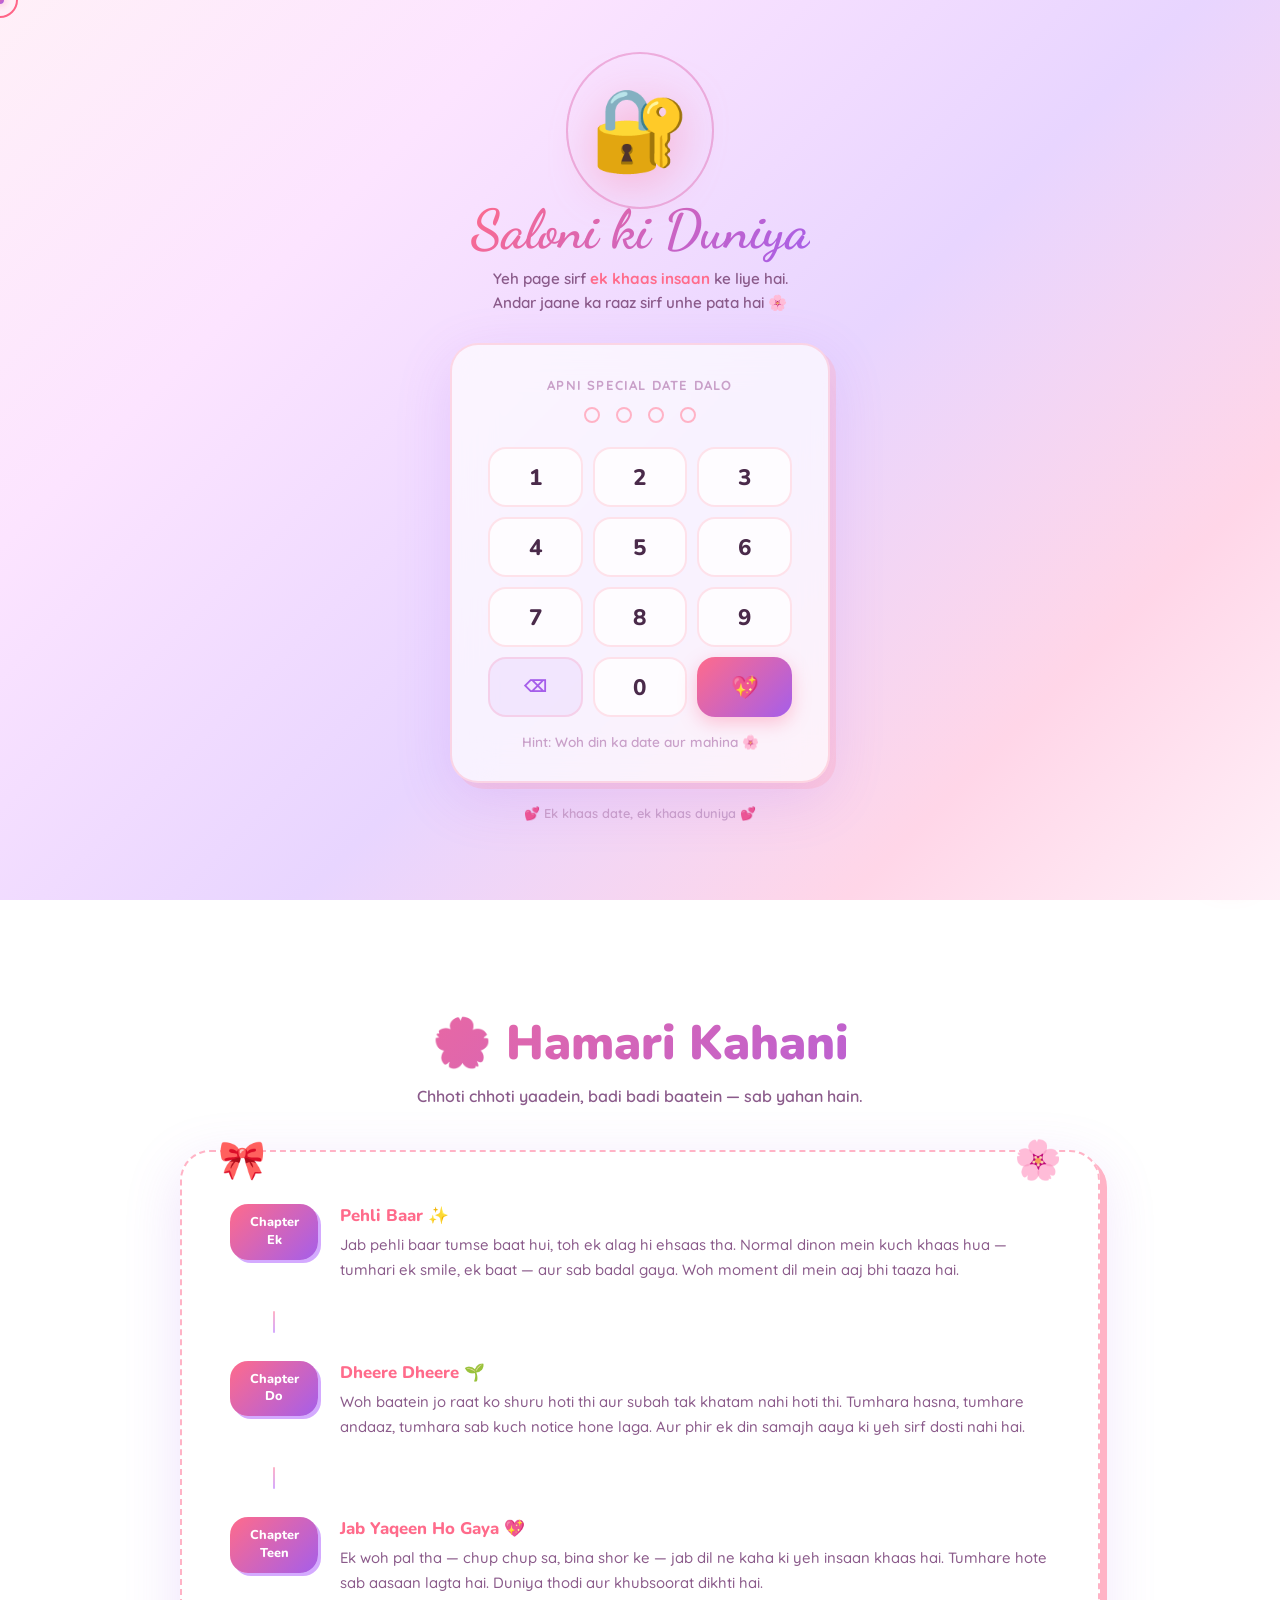
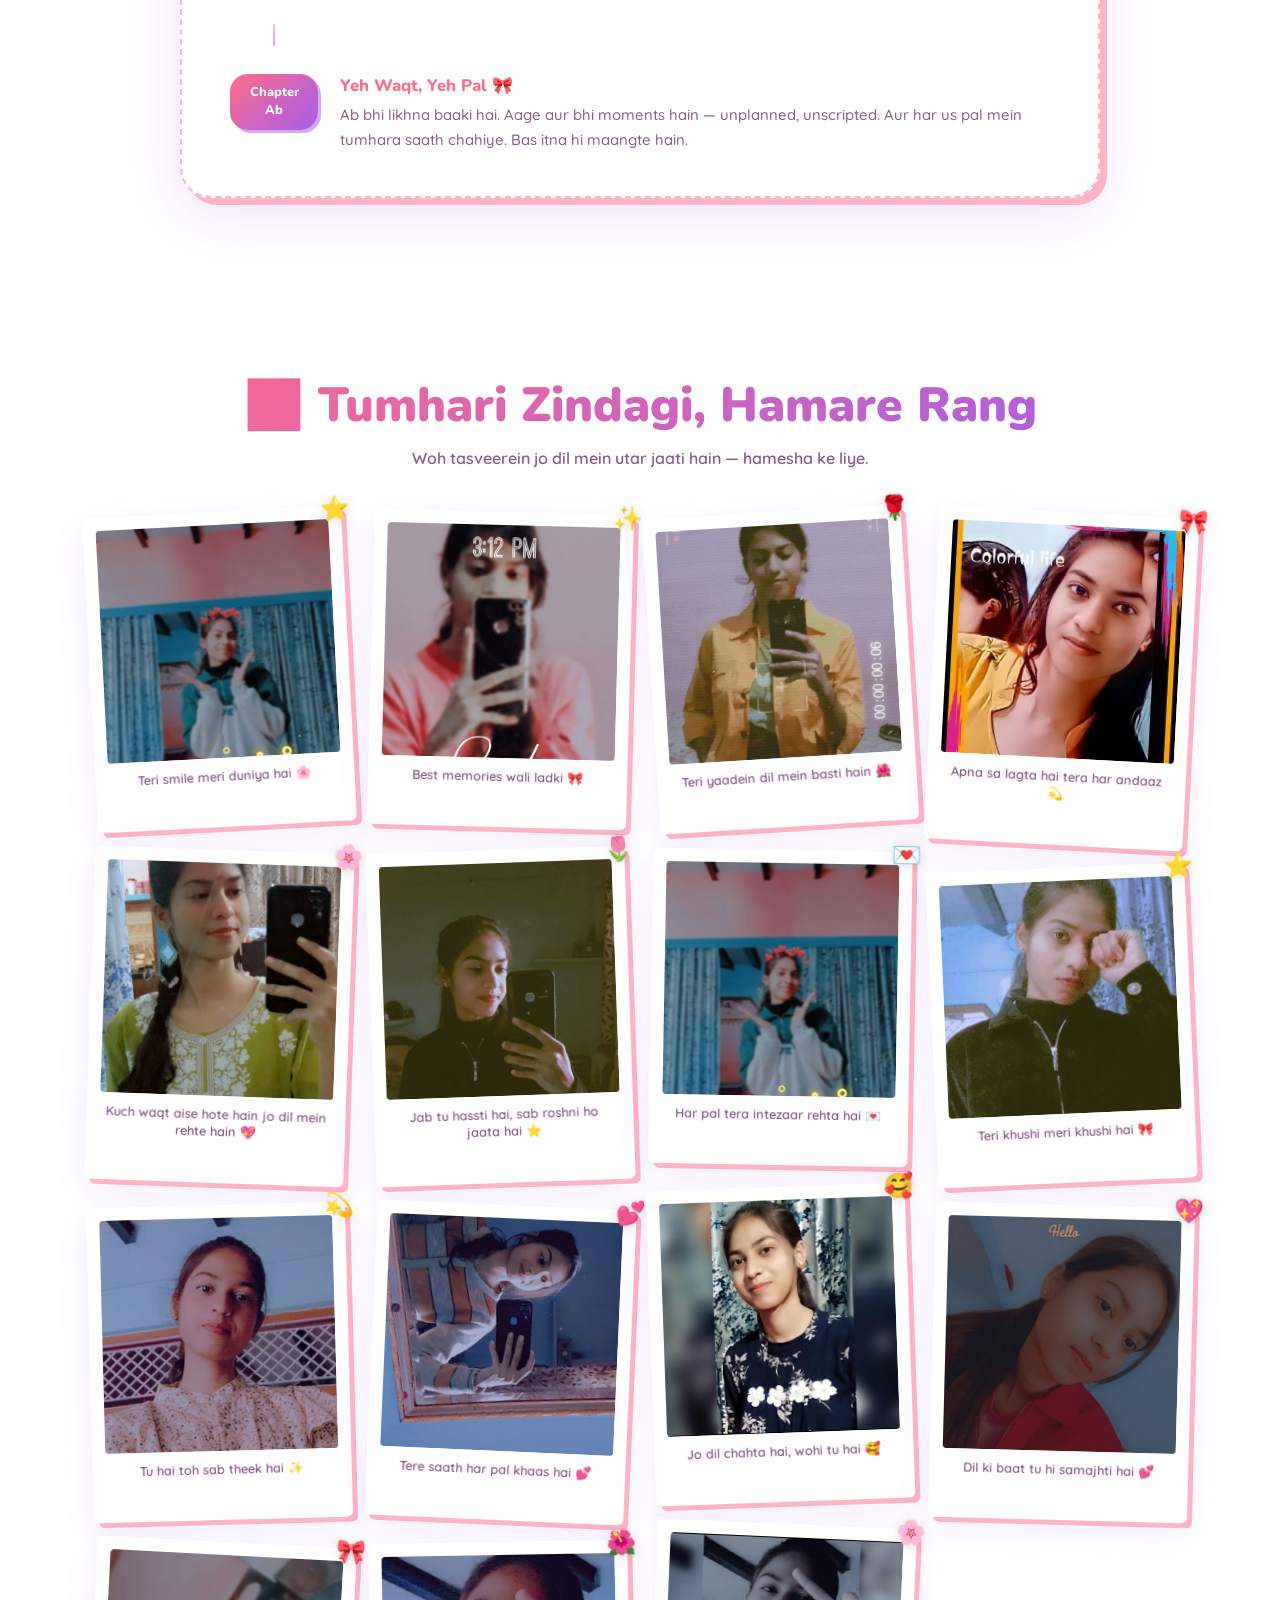
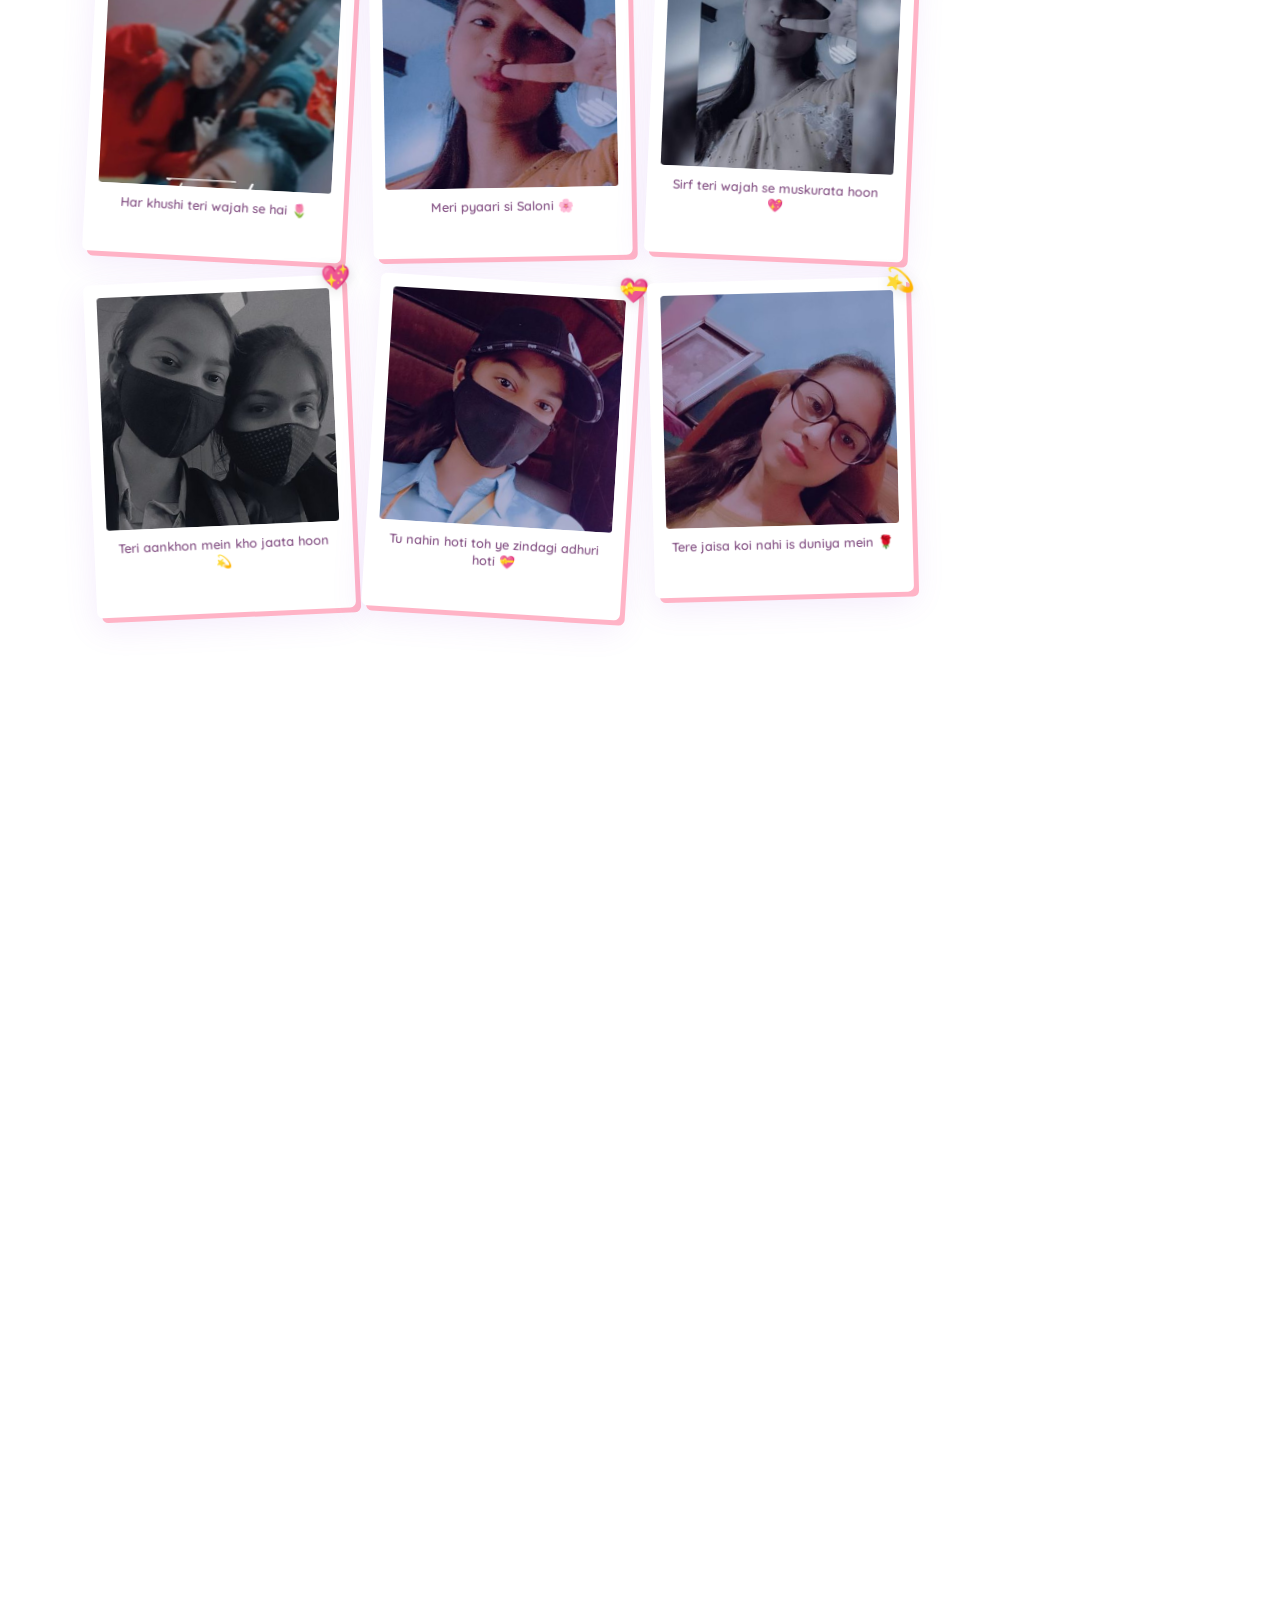
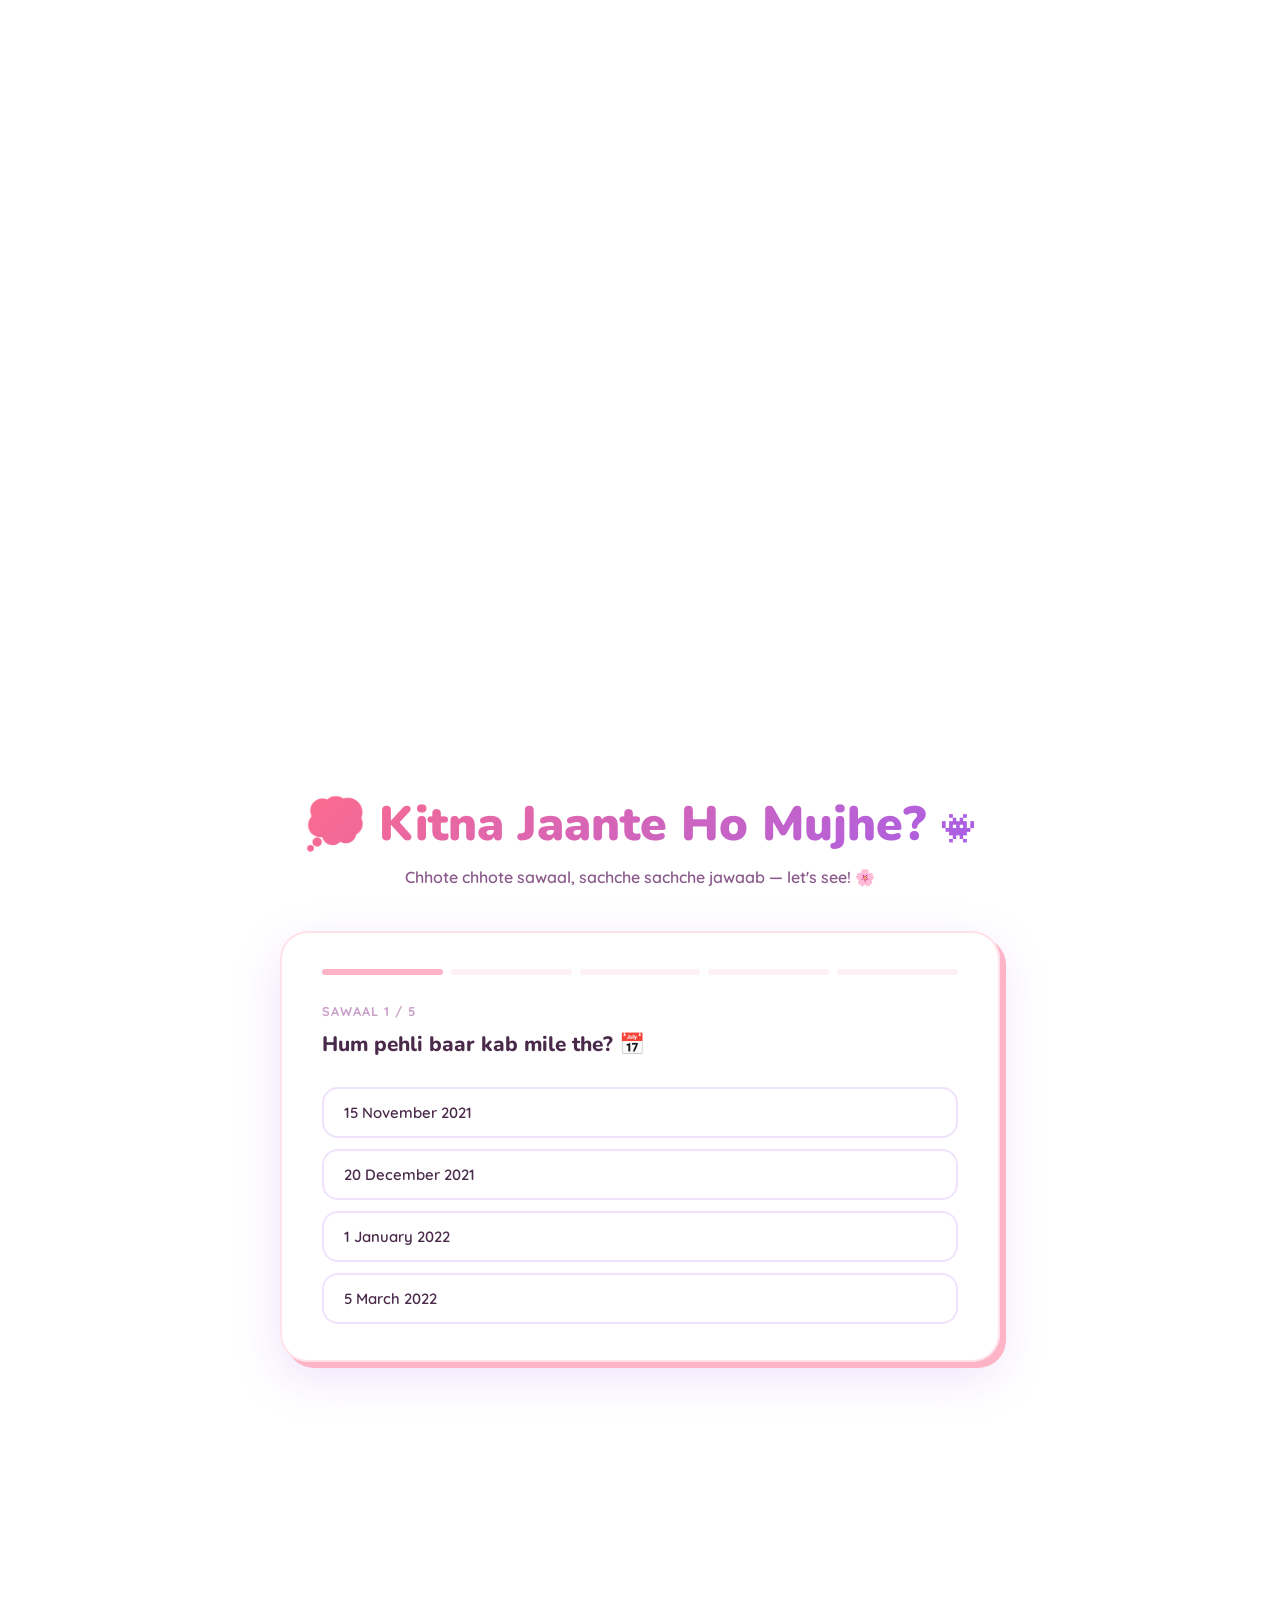
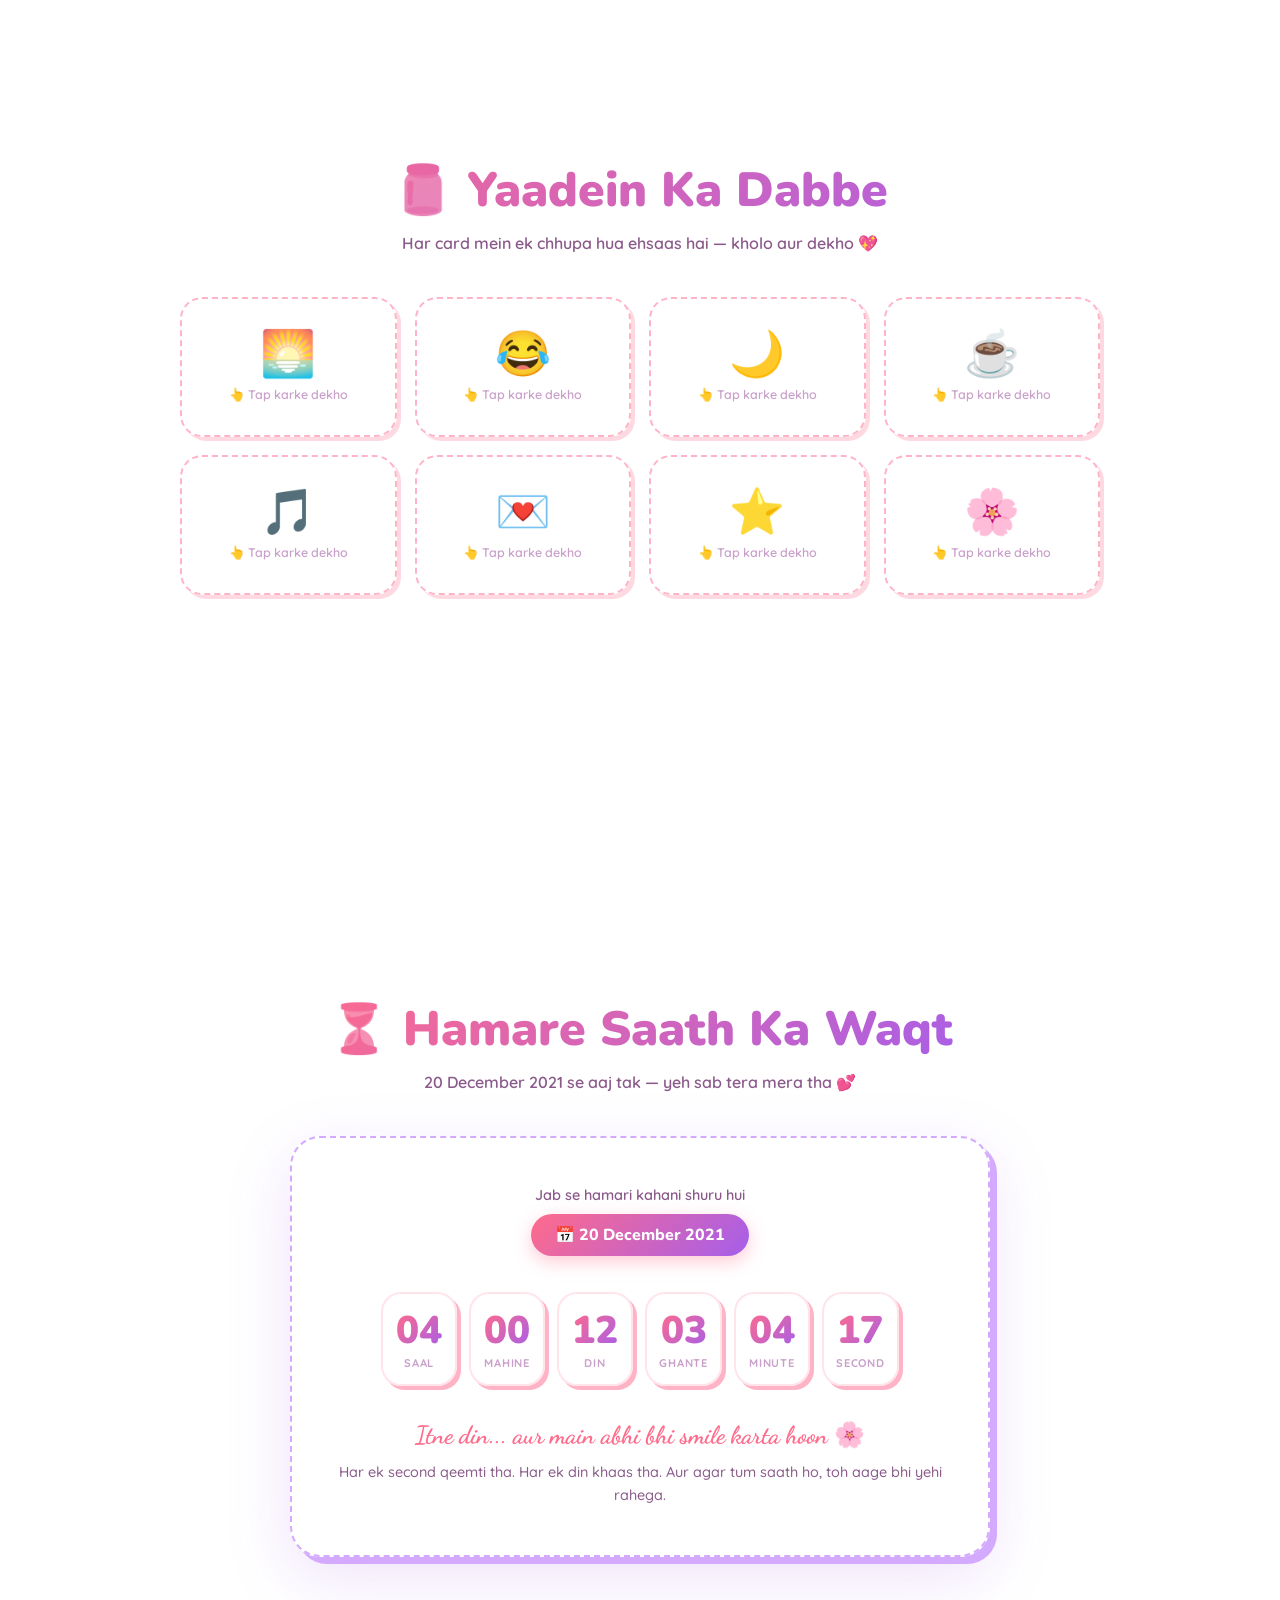
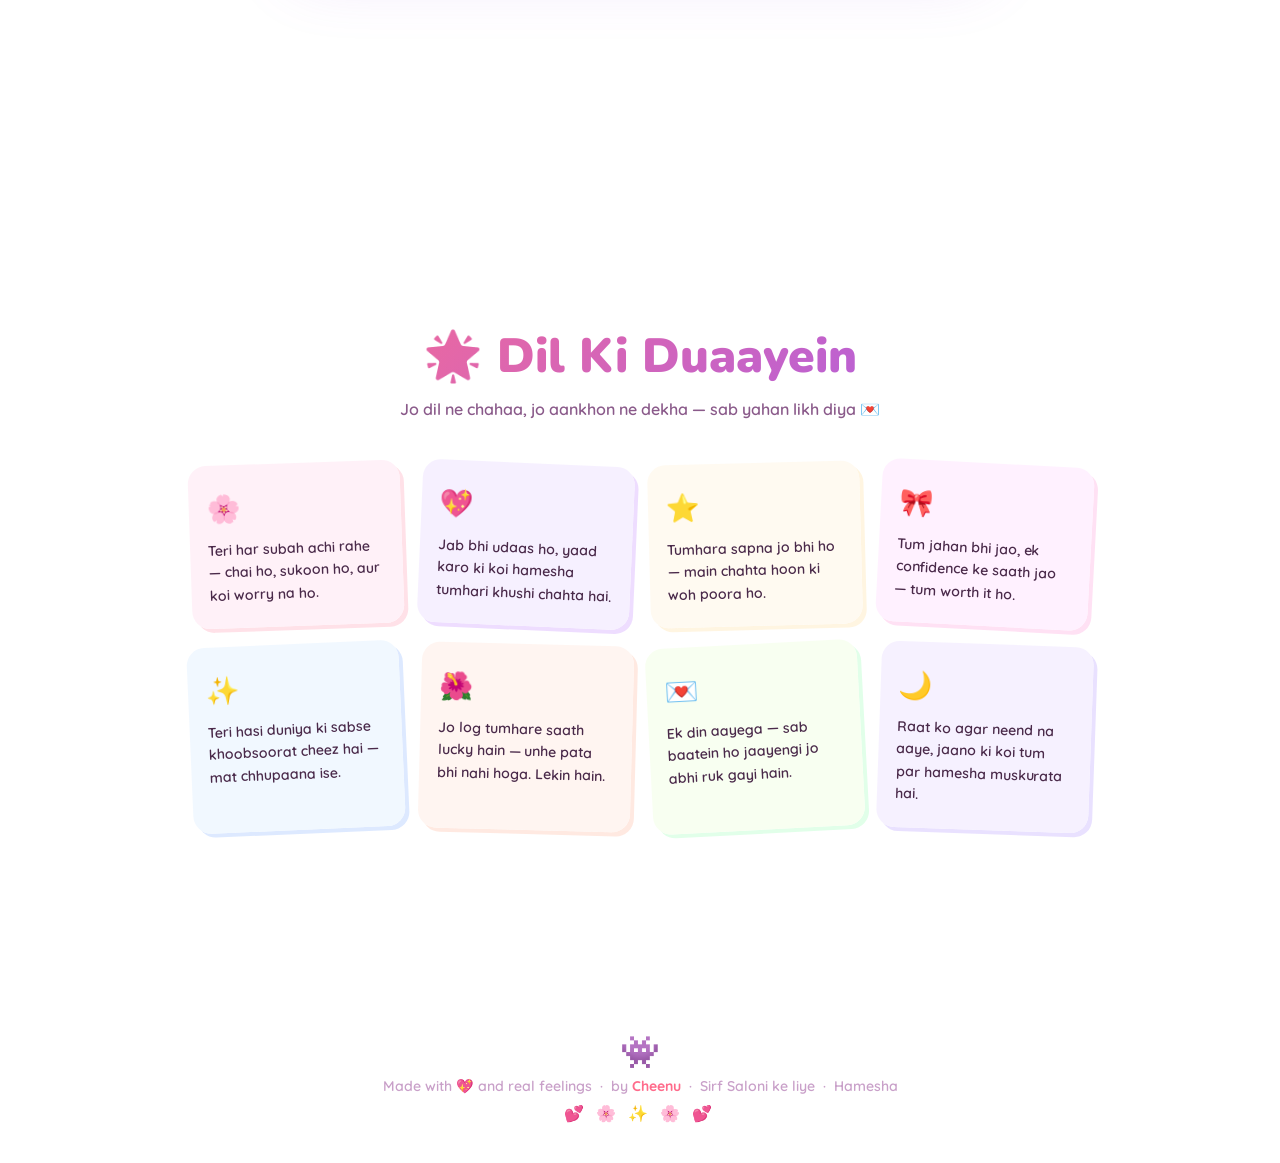
==== Index.html @ 524d2304 "Upload" ====
<!DOCTYPE html>
<html lang="en">
<head>
<meta charset="UTF-8">
<meta name="viewport" content="width=device-width, initial-scale=1.0">
<title>💖 Saloni — A Little World Made For You</title>
<style>
@import url('https://fonts.googleapis.com/css2?family=Nunito:wght@400;600;700;800;900&family=Quicksand:wght@400;500;600;700&family=Dancing+Script:wght@600;700&display=swap');
*,*::before,*::after{margin:0;padding:0;box-sizing:border-box;}
:root{
  --pink:#ff6b8b;--pink-l:#ffb3c6;--pink-p:#fff0f5;
  --purple:#a55eea;--purple-l:#d4aaff;--purple-p:#f5eeff;
  --rose:#ff4f7b;--cream:#fffaf0;--white:#fff;
  --text:#4a2a4a;--mid:#8a5a8a;--light:#c9a0c9;
  --shadow:rgba(165,94,234,.18);
}
html{scroll-behavior:smooth;}
body{font-family:'Nunito','Comic Sans MS',cursive;background:linear-gradient(135deg,#fff0f8 0%,#fce4ff 20%,#ead5ff 45%,#ffd6e8 70%,#fff0f8 100%);background-attachment:fixed;color:var(--text);overflow-x:hidden;min-height:100vh;}
#fc{position:fixed;inset:0;pointer-events:none;z-index:0;}
.sparkle{position:fixed;pointer-events:none;z-index:9999;font-size:1.1rem;animation:sparkle-pop .7s ease forwards;}
@keyframes sparkle-pop{0%{opacity:1;transform:scale(.5) translateY(0);}100%{opacity:0;transform:scale(1.4) translateY(-40px);}}

/* ── NAV ── */
nav{position:fixed;top:18px;left:50%;transform:translateX(-50%);z-index:1000;background:rgba(255,255,255,.52);backdrop-filter:blur(22px);-webkit-backdrop-filter:blur(22px);border:2px solid rgba(255,107,139,.22);border-radius:60px;padding:10px 18px;display:flex;gap:3px;box-shadow:0 8px 32px rgba(165,94,234,.15);transition:all .3s ease;flex-wrap:wrap;justify-content:center;max-width:96vw;}
nav.scrolled{background:rgba(255,255,255,.75);}
nav a{text-decoration:none;color:var(--mid);font-family:'Quicksand',sans-serif;font-weight:700;font-size:.82rem;padding:7px 12px;border-radius:40px;transition:all .3s cubic-bezier(.34,1.56,.64,1);white-space:nowrap;}
nav a:hover,nav a.active{background:linear-gradient(135deg,var(--pink),var(--purple));color:#fff;transform:scale(1.08) translateY(-2px);box-shadow:0 6px 18px rgba(255,107,139,.35);}

/* ── SECTIONS ── */
section{position:relative;z-index:1;min-height:100vh;display:flex;flex-direction:column;align-items:center;justify-content:center;padding:110px 24px 64px;}
.inner{max-width:920px;width:100%;margin:0 auto;}
.s-head{font-size:clamp(1.8rem,4.5vw,3rem);font-weight:900;background:linear-gradient(135deg,var(--pink),var(--purple));-webkit-background-clip:text;-webkit-text-fill-color:transparent;background-clip:text;text-align:center;margin-bottom:10px;}
.s-sub{text-align:center;color:var(--mid);font-family:'Quicksand',sans-serif;font-weight:600;font-size:1rem;margin-bottom:44px;}
.reveal{opacity:0;transform:translateY(40px);transition:opacity .7s ease,transform .7s cubic-bezier(.34,1.4,.64,1);}
.reveal.visible{opacity:1;transform:translateY(0);}

/* ── HOME ── */
#home{text-align:center;}
.hero-emoji{font-size:7rem;display:inline-block;animation:bounce 2s ease-in-out infinite;filter:drop-shadow(0 10px 28px rgba(255,107,139,.4));line-height:1;margin-bottom:12px;}
@keyframes bounce{0%,100%{transform:translateY(0) rotate(-5deg);}40%{transform:translateY(-32px) rotate(5deg);}70%{transform:translateY(-12px) rotate(-2deg);}}
.hero-name{font-family:'Dancing Script',cursive;font-size:clamp(3rem,9vw,6.5rem);font-weight:700;background:linear-gradient(135deg,var(--pink),var(--purple),var(--rose));-webkit-background-clip:text;-webkit-text-fill-color:transparent;background-clip:text;line-height:1.1;margin-bottom:6px;}
.hero-title{font-size:clamp(1rem,3vw,1.5rem);font-weight:800;color:var(--mid);margin-bottom:14px;}
.hero-sub{font-size:clamp(.9rem,2.2vw,1.05rem);color:var(--light);font-family:'Quicksand',sans-serif;font-weight:600;max-width:460px;margin:0 auto 32px;line-height:1.7;}
.hero-btns{display:flex;gap:14px;justify-content:center;flex-wrap:wrap;margin-bottom:36px;}
.btn-primary{display:inline-flex;align-items:center;gap:8px;padding:14px 34px;background:linear-gradient(135deg,var(--pink),var(--purple));color:#fff;font-family:'Nunito',sans-serif;font-weight:800;font-size:1rem;border-radius:50px;text-decoration:none;border:none;cursor:pointer;box-shadow:0 8px 24px rgba(255,107,139,.4);transition:all .35s cubic-bezier(.34,1.56,.64,1);}
.btn-primary:hover{transform:scale(1.08) translateY(-4px);box-shadow:0 16px 40px rgba(255,107,139,.5);}
.btn-ghost{display:inline-flex;align-items:center;gap:8px;padding:13px 30px;background:transparent;color:var(--purple);font-family:'Nunito',sans-serif;font-weight:800;font-size:1rem;border-radius:50px;text-decoration:none;border:2px solid var(--purple-l);cursor:pointer;transition:all .35s cubic-bezier(.34,1.56,.64,1);}
.btn-ghost:hover{background:var(--purple-p);transform:scale(1.05) translateY(-2px);}
.hearts-row{display:flex;justify-content:center;gap:14px;font-size:1.7rem;}
.hearts-row span{animation:hf 3s ease-in-out infinite;}
.hearts-row span:nth-child(2){animation-delay:.25s;}
.hearts-row span:nth-child(3){animation-delay:.5s;}
.hearts-row span:nth-child(4){animation-delay:.75s;}
.hearts-row span:nth-child(5){animation-delay:1s;}
.hearts-row span:nth-child(6){animation-delay:1.25s;}
@keyframes hf{0%,100%{transform:translateY(0) scale(1);}50%{transform:translateY(-10px) scale(1.15);}}

/* ── STORY ── */
.story-frame{background:rgba(255,255,255,.72);border:2.5px dashed var(--pink-l);border-radius:30px;padding:44px 48px;box-shadow:7px 7px 0 var(--pink-l),0 16px 56px var(--shadow);position:relative;}
.story-frame::before{content:'🎀';position:absolute;top:-18px;left:36px;font-size:2.4rem;}
.story-frame::after{content:'🌸';position:absolute;top:-18px;right:36px;font-size:2.4rem;}
.timeline{display:flex;flex-direction:column;gap:28px;margin-top:8px;}
.t-item{display:grid;grid-template-columns:88px 1fr;gap:22px;align-items:start;opacity:0;transform:translateX(-30px);transition:all .65s cubic-bezier(.34,1.56,.64,1);}
.t-item.visible{opacity:1;transform:translateX(0);}
.t-date{background:linear-gradient(135deg,var(--pink),var(--purple));color:#fff;font-weight:800;font-size:.8rem;text-align:center;padding:10px 6px;border-radius:18px;box-shadow:3px 3px 0 var(--purple-l);line-height:1.4;}
.t-content h3{font-size:1.05rem;font-weight:800;color:var(--pink);margin-bottom:5px;}
.t-content p{font-size:.93rem;color:var(--mid);line-height:1.7;font-family:'Quicksand',sans-serif;font-weight:500;}
.t-div{width:2px;height:22px;background:linear-gradient(to bottom,var(--pink-l),var(--purple-l));margin-left:43px;border-radius:4px;}

/* ── GALLERY ── */
#gallery .inner{max-width:1100px;}
.gallery-grid{columns:4 220px;column-gap:22px;}
.polaroid{break-inside:avoid;background:#fff;padding:13px 13px 42px;border-radius:6px;box-shadow:5px 5px 0 var(--pink-l),0 10px 32px rgba(165,94,234,.12);transform:rotate(var(--rot,-2deg));transition:transform .38s cubic-bezier(.34,1.56,.64,1),box-shadow .38s ease;cursor:pointer;position:relative;margin-bottom:22px;transform-style:preserve-3d;display:inline-block;width:100%;}
.polaroid:hover{transform:rotate(0deg) scale(1.05) translateY(-10px) !important;box-shadow:8px 14px 0 var(--purple-l),0 28px 56px rgba(165,94,234,.24);z-index:10;}
.polaroid-sticker{position:absolute;font-size:1.5rem;top:-13px;right:-9px;filter:drop-shadow(0 2px 6px rgba(0,0,0,.13));}
.polaroid-img{width:100%;aspect-ratio:1;overflow:hidden;border-radius:3px;}
.polaroid-img img{width:100%;height:100%;object-fit:cover;display:block;border-radius:3px;transition:transform .4s ease;}
.polaroid:hover .polaroid-img img{transform:scale(1.04);}
.polaroid-caption{text-align:center;margin-top:10px;font-family:'Quicksand',sans-serif;font-weight:600;font-size:.8rem;color:var(--mid);line-height:1.4;padding:0 4px;}

/* ── LIGHTBOX ── */
#lightbox{position:fixed;inset:0;z-index:9998;background:rgba(30,10,40,.85);backdrop-filter:blur(12px);display:none;align-items:center;justify-content:center;flex-direction:column;gap:18px;padding:24px;}
#lightbox.open{display:flex;}
#lb-img{max-width:min(420px,90vw);max-height:80vh;border-radius:12px;box-shadow:0 24px 80px rgba(0,0,0,.5);border:4px solid rgba(255,255,255,.2);object-fit:contain;}
#lb-cap{color:#fff;font-family:'Quicksand',sans-serif;font-weight:600;font-size:1rem;text-align:center;max-width:400px;opacity:.85;}
#lb-close{position:absolute;top:20px;right:28px;font-size:2rem;color:rgba(255,255,255,.7);cursor:pointer;background:none;border:none;line-height:1;transition:.2s;}
#lb-close:hover{color:#fff;transform:scale(1.2);}

/* ── MESSAGE ── */
.letter-box{background:rgba(255,255,255,.75);border:2.5px dashed var(--purple-l);border-radius:30px;padding:56px 60px 52px;box-shadow:7px 7px 0 var(--purple-l),0 20px 64px var(--shadow);position:relative;max-width:740px;margin:0 auto;}
.letter-icon{text-align:center;font-size:4rem;margin-bottom:28px;display:block;animation:wiggle 2.5s ease-in-out infinite;}
@keyframes wiggle{0%,100%{transform:rotate(0);}20%{transform:rotate(-9deg);}40%{transform:rotate(9deg);}60%{transform:rotate(-4deg);}80%{transform:rotate(4deg);}}
.letter-sal{font-family:'Dancing Script',cursive;font-size:1.6rem;font-weight:700;color:var(--pink);margin-bottom:22px;}
.letter-body{font-family:'Quicksand',sans-serif;font-weight:500;font-size:1.02rem;line-height:1.95;color:var(--text);}
.letter-body p{margin-bottom:20px;}
.letter-line{width:100%;height:1px;background:linear-gradient(to right,transparent,var(--pink-l),transparent);margin:28px 0;}
.letter-sign{text-align:right;font-family:'Dancing Script',cursive;font-size:1.4rem;font-weight:700;color:var(--purple);}
.letter-ps{font-size:.88rem;color:var(--light);font-family:'Quicksand',sans-serif;font-weight:600;font-style:italic;text-align:center;}

/* ── PASSWORD ── */
#pw-screen{position:fixed;inset:0;z-index:99999;background:linear-gradient(135deg,#fff0f8 0%,#fce4ff 25%,#e8d5ff 55%,#ffd6e8 80%,#fff0f8 100%);display:flex;flex-direction:column;align-items:center;justify-content:center;gap:0;padding:24px;transition:opacity .8s ease,transform .8s cubic-bezier(.4,0,.2,1);}
#pw-screen.unlock{opacity:0;transform:scale(1.04);pointer-events:none;}
.pw-lock-wrap{position:relative;margin-bottom:12px;}
.pw-lock{font-size:5rem;display:block;animation:pw-float 3s ease-in-out infinite;filter:drop-shadow(0 8px 24px rgba(255,107,139,.4));}
@keyframes pw-float{0%,100%{transform:translateY(0) rotate(-5deg);}50%{transform:translateY(-14px) rotate(5deg);}}
.pw-ring{position:absolute;inset:-24px;border-radius:50%;border:2px solid rgba(255,107,139,.2);animation:pw-ring-grow 2.4s ease-out infinite;}
.pw-ring:nth-child(2){animation-delay:.6s;border-color:rgba(165,94,234,.18);}
.pw-ring:nth-child(3){animation-delay:1.2s;border-color:rgba(255,107,139,.12);}
@keyframes pw-ring-grow{0%{transform:scale(.8);opacity:.8;}100%{transform:scale(2.2);opacity:0;}}
.pw-title{font-family:'Dancing Script',cursive;font-size:clamp(2rem,7vw,3.4rem);font-weight:700;background:linear-gradient(135deg,var(--pink),var(--purple));-webkit-background-clip:text;-webkit-text-fill-color:transparent;background-clip:text;text-align:center;margin-bottom:4px;line-height:1.2;}
.pw-hint{font-family:'Quicksand',sans-serif;font-weight:600;font-size:.95rem;color:var(--mid);text-align:center;margin-bottom:28px;line-height:1.6;}
.pw-hint strong{color:var(--pink);}
.pw-box{background:rgba(255,255,255,.68);backdrop-filter:blur(20px);border:2px solid rgba(255,107,139,.22);border-radius:28px;padding:32px 36px 28px;box-shadow:0 16px 56px rgba(165,94,234,.16),6px 6px 0 rgba(255,179,198,.4);width:100%;max-width:380px;text-align:center;}
.pw-label{font-size:.82rem;font-weight:700;color:var(--light);letter-spacing:1.2px;text-transform:uppercase;margin-bottom:14px;font-family:'Quicksand',sans-serif;}
.pw-dots{display:flex;justify-content:center;gap:16px;margin-bottom:24px;}
.pw-dot{width:16px;height:16px;border-radius:50%;border:2.5px solid var(--pink-l);background:transparent;transition:all .3s cubic-bezier(.34,1.56,.64,1);}
.pw-dot.filled{background:linear-gradient(135deg,var(--pink),var(--purple));border-color:transparent;transform:scale(1.25);box-shadow:0 4px 12px rgba(255,107,139,.4);}
.pw-dot.error{background:#ff4f4f;border-color:transparent;}
.pw-keypad{display:grid;grid-template-columns:repeat(3,1fr);gap:10px;margin-bottom:16px;}
.pw-key{height:60px;border-radius:18px;border:2px solid rgba(255,107,139,.18);background:rgba(255,255,255,.75);font-family:'Nunito',sans-serif;font-weight:800;font-size:1.4rem;color:var(--text);cursor:pointer;position:relative;overflow:hidden;transition:all .22s cubic-bezier(.34,1.56,.64,1);}
.pw-key:hover{background:linear-gradient(135deg,rgba(255,107,139,.1),rgba(165,94,234,.08));transform:scale(1.06);border-color:var(--pink-l);}
.pw-key:active{transform:scale(.93);}
.pw-key.special{background:linear-gradient(135deg,var(--pink),var(--purple));color:#fff;border:none;box-shadow:0 6px 18px rgba(255,107,139,.35);}
.pw-key.special:hover{box-shadow:0 10px 28px rgba(255,107,139,.5);}
.pw-key.del{background:rgba(165,94,234,.08);color:var(--purple);font-size:1rem;}
.pw-msg{font-family:'Quicksand',sans-serif;font-weight:600;font-size:.85rem;color:var(--light);min-height:20px;text-align:center;transition:.3s;}
.pw-msg.error-msg{color:#ff4f4f;}
.pw-msg.success-msg{color:#22c55e;}
@keyframes pw-shake{0%,100%{transform:translateX(0);}20%{transform:translateX(-10px);}40%{transform:translateX(10px);}60%{transform:translateX(-6px);}80%{transform:translateX(6px);}}
.pw-box.shake{animation:pw-shake .45s ease;}
.pw-footer{margin-top:20px;font-family:'Quicksand',sans-serif;font-weight:600;font-size:.8rem;color:var(--light);text-align:center;line-height:1.6;}

/* ── QUIZ ── */
#quiz{background:transparent;}
.quiz-wrap{max-width:720px;width:100%;margin:0 auto;}
.quiz-card{background:rgba(255,255,255,.78);border:2px solid rgba(255,107,139,.2);border-radius:28px;padding:36px 40px;box-shadow:6px 6px 0 var(--pink-l),0 16px 48px var(--shadow);}
.quiz-progress{display:flex;gap:8px;margin-bottom:28px;}
.qp-dot{flex:1;height:6px;border-radius:6px;background:var(--pink-p);transition:background .4s ease;}
.qp-dot.done{background:linear-gradient(90deg,var(--pink),var(--purple));}
.qp-dot.current{background:var(--pink-l);}
.quiz-q-num{font-size:.8rem;font-weight:700;color:var(--light);letter-spacing:1px;text-transform:uppercase;font-family:'Quicksand',sans-serif;margin-bottom:10px;}
.quiz-question{font-size:clamp(1.05rem,2.8vw,1.3rem);font-weight:800;color:var(--text);line-height:1.5;margin-bottom:26px;}
.quiz-options{display:flex;flex-direction:column;gap:11px;}
.quiz-opt{padding:14px 20px;border-radius:16px;border:2px solid rgba(165,94,234,.18);background:rgba(255,255,255,.65);font-family:'Quicksand',sans-serif;font-weight:600;font-size:.93rem;color:var(--text);cursor:pointer;text-align:left;transition:all .25s cubic-bezier(.34,1.56,.64,1);}
.quiz-opt:hover:not([disabled]){background:linear-gradient(135deg,rgba(255,107,139,.1),rgba(165,94,234,.08));border-color:var(--pink-l);transform:translateX(6px);}
.quiz-opt.correct{background:linear-gradient(135deg,rgba(34,197,94,.15),rgba(34,197,94,.06));border-color:#22c55e;color:#15803d;}
.quiz-opt.wrong{background:linear-gradient(135deg,rgba(255,79,79,.12),rgba(255,79,79,.05));border-color:#ff4f4f;color:#dc2626;}
.quiz-feedback{margin-top:18px;padding:13px 17px;border-radius:13px;font-family:'Quicksand',sans-serif;font-weight:600;font-size:.9rem;line-height:1.5;display:none;}
.quiz-feedback.show{display:block;}
.quiz-feedback.fb-correct{background:rgba(34,197,94,.1);color:#15803d;border:1.5px solid rgba(34,197,94,.25);}
.quiz-feedback.fb-wrong{background:rgba(255,79,79,.1);color:#dc2626;border:1.5px solid rgba(255,79,79,.2);}
.quiz-next-btn{margin-top:22px;padding:12px 28px;background:linear-gradient(135deg,var(--pink),var(--purple));color:#fff;font-family:'Nunito',sans-serif;font-weight:800;font-size:.95rem;border-radius:40px;border:none;cursor:pointer;box-shadow:0 6px 18px rgba(255,107,139,.35);transition:all .3s cubic-bezier(.34,1.56,.64,1);display:none;}
.quiz-next-btn:hover{transform:scale(1.06) translateY(-2px);}
.quiz-next-btn.show{display:inline-block;}
.quiz-score-wrap{text-align:center;padding:8px 0;}
.qs-emoji{font-size:4rem;display:block;margin-bottom:12px;animation:bounce 1.8s ease-in-out infinite;}
.qs-title{font-family:'Dancing Script',cursive;font-size:2rem;font-weight:700;color:var(--pink);margin-bottom:10px;}
.qs-msg{font-family:'Quicksand',sans-serif;font-weight:600;font-size:.95rem;color:var(--mid);line-height:1.65;margin-bottom:24px;}

/* ── MEMORY JAR ── */
#jar{background:transparent;}
.jar-grid{display:grid;grid-template-columns:repeat(auto-fill,minmax(195px,1fr));gap:18px;}
.mem-card{background:rgba(255,255,255,.72);border:2px dashed var(--pink-l);border-radius:22px;padding:24px 18px;text-align:center;cursor:pointer;transition:all .35s cubic-bezier(.34,1.56,.64,1);box-shadow:4px 4px 0 rgba(255,179,198,.5);min-height:140px;display:flex;align-items:center;justify-content:center;}
.mem-card:hover{transform:translateY(-8px) scale(1.03);box-shadow:6px 10px 0 var(--purple-l),0 20px 48px var(--shadow);}
.mc-front{display:flex;flex-direction:column;align-items:center;gap:10px;}
.mc-emoji-big{font-size:2.8rem;line-height:1;}
.mc-tap-label{font-family:'Quicksand',sans-serif;font-weight:600;font-size:.78rem;color:var(--light);}
.mc-back-content{display:flex;flex-direction:column;align-items:center;gap:8px;}
.mc-back-emoji{font-size:1.8rem;}
.mc-back-text{font-family:'Quicksand',sans-serif;font-weight:600;font-size:.86rem;color:var(--text);line-height:1.55;}

/* ── COUNTDOWN ── */
#countdown-sec{background:transparent;}
.cd-wrap{max-width:700px;width:100%;text-align:center;}
.cd-frame{background:rgba(255,255,255,.72);border:2.5px dashed var(--purple-l);border-radius:30px;padding:48px 40px;box-shadow:7px 7px 0 var(--purple-l),0 20px 64px var(--shadow);}
.cd-badge{display:inline-flex;align-items:center;gap:8px;background:linear-gradient(135deg,var(--pink),var(--purple));color:#fff;font-weight:800;font-size:1rem;font-family:'Nunito',sans-serif;padding:10px 24px;border-radius:40px;margin-bottom:36px;box-shadow:0 6px 18px rgba(255,107,139,.35);}
.cd-units{display:flex;justify-content:center;gap:12px;flex-wrap:wrap;margin-bottom:32px;}
.cd-unit{background:rgba(255,255,255,.88);border:2px solid rgba(255,107,139,.18);border-radius:20px;padding:18px 12px 14px;min-width:76px;box-shadow:4px 4px 0 var(--pink-l);}
.cd-num{font-size:2.4rem;font-weight:900;font-family:'Nunito',sans-serif;background:linear-gradient(135deg,var(--pink),var(--purple));-webkit-background-clip:text;-webkit-text-fill-color:transparent;background-clip:text;line-height:1;display:block;}
.cd-tag{font-size:.7rem;font-weight:700;color:var(--light);letter-spacing:.8px;text-transform:uppercase;font-family:'Quicksand',sans-serif;margin-top:6px;display:block;}
.cd-msg{font-family:'Dancing Script',cursive;font-size:1.55rem;font-weight:700;color:var(--pink);line-height:1.4;margin-bottom:8px;}
.cd-submsg{font-family:'Quicksand',sans-serif;font-weight:500;font-size:.9rem;color:var(--mid);line-height:1.6;}

/* ── WISHES ── */
#wishes{background:transparent;}
.wish-wrap{max-width:900px;width:100%;}
.wish-grid{display:grid;grid-template-columns:repeat(auto-fill,minmax(210px,1fr));gap:18px;}
.wish-note{border-radius:18px;padding:22px 18px;font-family:'Quicksand',sans-serif;font-weight:600;font-size:.88rem;color:var(--text);line-height:1.6;transition:transform .3s cubic-bezier(.34,1.56,.64,1);}
.wish-note:hover{transform:rotate(0deg) scale(1.04) translateY(-4px);}
.wish-note-emoji{font-size:1.7rem;display:block;margin-bottom:8px;}

/* ── FIXED BTNS ── */
#music-btn{position:fixed;bottom:24px;right:24px;z-index:500;width:52px;height:52px;border-radius:50%;border:none;cursor:pointer;background:linear-gradient(135deg,var(--pink),var(--purple));color:#fff;font-size:1.4rem;box-shadow:0 8px 24px rgba(255,107,139,.4);transition:all .3s cubic-bezier(.34,1.56,.64,1);display:flex;align-items:center;justify-content:center;}
#music-btn:hover{transform:scale(1.15);}
#music-btn.playing{animation:pulse-btn 1.2s ease-in-out infinite;}
@keyframes pulse-btn{0%,100%{box-shadow:0 8px 24px rgba(255,107,139,.4);}50%{box-shadow:0 8px 36px rgba(255,107,139,.7),0 0 0 8px rgba(255,107,139,.1);}}
#top-btn{position:fixed;bottom:24px;left:24px;z-index:500;width:44px;height:44px;border-radius:50%;border:2px solid var(--purple-l);cursor:pointer;background:rgba(255,255,255,.7);backdrop-filter:blur(10px);color:var(--purple);font-size:1.1rem;box-shadow:0 4px 16px var(--shadow);transition:all .3s cubic-bezier(.34,1.56,.64,1);display:flex;align-items:center;justify-content:center;opacity:0;pointer-events:none;}
#top-btn.show{opacity:1;pointer-events:all;}
#top-btn:hover{transform:scale(1.15) translateY(-2px);}

/* ── FOOTER ── */
footer{position:relative;z-index:1;text-align:center;padding:28px 24px 40px;font-family:'Quicksand',sans-serif;font-weight:600;font-size:.88rem;color:var(--light);}
footer span{color:var(--pink);}


/* ── CHEENU SIGNATURE & ALIEN ────────────────── */
.cheenu-sign{display:flex;align-items:center;gap:16px;justify-content:flex-end;flex-wrap:wrap;}
.cheenu-alien{
  font-size:3.2rem;
  animation:alien-bounce 2s ease-in-out infinite;
  filter:drop-shadow(0 4px 12px rgba(165,94,234,.4));
  display:inline-block;
}
@keyframes alien-bounce{
  0%,100%{transform:translateY(0) rotate(-8deg);}
  30%{transform:translateY(-16px) rotate(8deg) scale(1.15);}
  60%{transform:translateY(-6px) rotate(-3deg);}
}
.cheenu-name-wrap{text-align:right;}
.cheenu-name{
  font-family:'Dancing Script',cursive;font-size:2.2rem;font-weight:700;
  background:linear-gradient(135deg,var(--pink),var(--purple));
  -webkit-background-clip:text;-webkit-text-fill-color:transparent;background-clip:text;
  display:inline-block;
}
.cheenu-tag{font-size:.8rem;color:var(--light);font-family:'Quicksand',sans-serif;font-weight:600;display:block;margin-top:2px;}

.inline-alien{font-size:1.8rem;vertical-align:middle;display:inline-block;animation:alien-bounce 2.4s ease-in-out infinite;}

/* ── HOME CHEENU INTRO ────────────────────────── */
.cheenu-intro{
  display:flex;align-items:center;justify-content:center;gap:10px;
  background:rgba(255,255,255,.55);
  border:1.5px dashed var(--pink-l);
  border-radius:40px;
  padding:10px 22px;
  margin:0 auto 20px;
  max-width:380px;
  font-family:'Quicksand',sans-serif;font-weight:600;font-size:.9rem;color:var(--mid);
  box-shadow:3px 3px 0 rgba(255,179,198,.4);
}
.cheenu-intro strong{color:var(--pink);}
.cheenu-intro-alien{font-size:1.3rem;animation:alien-bounce 2s ease-in-out infinite;}
.cheenu-intro-alien:last-child{animation-delay:.5s;}

/* ── FOOTER ALIEN ────────────────────────────── */
.footer-alien{font-size:2rem;margin-bottom:6px;display:block;animation:alien-bounce 3s ease-in-out infinite;}
.footer-hearts{margin-top:8px;font-size:1rem;letter-spacing:4px;}

/* ── SALONI KHIKHI BUBBLE ─────────────────────── */
.khi-bubble{
  position:fixed;bottom:88px;right:24px;z-index:600;
  background:rgba(255,255,255,.9);
  border:2px solid var(--pink-l);
  border-radius:20px 20px 4px 20px;
  padding:10px 16px;
  font-family:'Quicksand',sans-serif;font-weight:700;font-size:.88rem;
  color:var(--pink);
  box-shadow:4px 4px 0 var(--pink-l);
  opacity:0;transform:scale(.8) translateY(10px);
  transition:all .35s cubic-bezier(.34,1.56,.64,1);
  pointer-events:none;max-width:180px;line-height:1.4;text-align:center;
}
.khi-bubble.show{opacity:1;transform:scale(1) translateY(0);}
.khi-bubble-arrow{position:absolute;bottom:-10px;right:14px;width:0;height:0;border-left:8px solid transparent;border-right:8px solid transparent;border-top:10px solid var(--pink-l);}

/* ── SALLU FLOATING STICKER ───────────────────── */
.sallu-sticker{
  position:fixed;left:24px;top:50%;transform:translateY(-50%);
  z-index:499;font-size:2.8rem;
  animation:sallu-float 4s ease-in-out infinite;
  filter:drop-shadow(0 4px 12px rgba(255,107,139,.3));
  cursor:pointer;display:flex;flex-direction:column;align-items:center;gap:2px;
}
@keyframes sallu-float{0%,100%{transform:translateY(-50%) rotate(-5deg);}50%{transform:translateY(calc(-50% - 14px)) rotate(5deg);}}
.sallu-label{font-size:.6rem;font-family:'Quicksand',sans-serif;font-weight:700;color:var(--pink);background:rgba(255,255,255,.8);border-radius:20px;padding:2px 8px;white-space:nowrap;border:1px solid var(--pink-l);}
@media(max-width:768px){.sallu-sticker{display:none;}.khi-bubble{right:16px;bottom:80px;}}

/* ── RESPONSIVE ──────────────────────────────── */
@media(max-width:1024px){
  .gallery-grid{columns:3 180px;}
  .jar-grid{grid-template-columns:repeat(3,1fr);}
  .wish-grid{grid-template-columns:repeat(3,1fr);}
}
@media(max-width:768px){
  nav{top:10px;padding:8px 12px;gap:2px;max-width:94vw;}
  nav a{font-size:.74rem;padding:6px 9px;}
  section{padding:90px 16px 48px;}
  .inner{padding:0;}
  .gallery-grid{columns:2 150px;column-gap:14px;}
  .gallery-grid .polaroid{margin-bottom:14px;padding:10px 10px 34px;}
  .polaroid-caption{font-size:.72rem;}
  .jar-grid{grid-template-columns:repeat(2,1fr);gap:13px;}
  .wish-grid{grid-template-columns:repeat(2,1fr);gap:12px;}
  .quiz-card{padding:24px 18px;}
  .cd-units{gap:8px;}
  .cd-unit{min-width:62px;padding:13px 8px 10px;}
  .cd-num{font-size:1.8rem;}
  .story-frame{padding:28px 18px;}
  .letter-box{padding:28px 18px;}
  .pw-box{padding:24px 20px 20px;max-width:94vw;}
  .pw-keypad{gap:8px;}
  .pw-key{height:54px;font-size:1.2rem;}
  .t-item{grid-template-columns:72px 1fr;gap:14px;}
  .hero-name{font-size:clamp(2.5rem,9vw,4.5rem);}
  .s-head{font-size:clamp(1.5rem,5vw,2.2rem);}
}
@media(max-width:480px){
  nav{padding:7px 8px;gap:1px;top:8px;}
  nav a{font-size:.68rem;padding:5px 7px;border-radius:30px;}
  .gallery-grid{columns:2 130px;column-gap:10px;}
  .jar-grid{grid-template-columns:repeat(2,1fr);gap:10px;}
  .wish-grid{grid-template-columns:1fr 1fr;gap:10px;}
  .cd-units{gap:6px;}
  .cd-unit{min-width:52px;padding:10px 6px 8px;}
  .cd-num{font-size:1.5rem;}
  .cd-tag{font-size:.62rem;}
  .hero-emoji{font-size:4.5rem;}
  .hero-btns{flex-direction:column;align-items:center;gap:10px;}
  .btn-primary,.btn-ghost{width:100%;max-width:260px;justify-content:center;}
  .quiz-question{font-size:.98rem;}
  .quiz-opt{font-size:.86rem;padding:11px 14px;}
  .letter-box{padding:24px 14px;}
  .story-frame{padding:24px 14px;}
  .t-item{grid-template-columns:64px 1fr;gap:10px;}
  .t-date{font-size:.72rem;padding:8px 4px;}
  .mem-card{min-height:120px;padding:18px 12px;}
  .pw-title{font-size:clamp(1.6rem,7vw,2.5rem);}
  .pw-box{padding:20px 14px 16px;}
  .pw-key{height:50px;font-size:1.1rem;border-radius:14px;}
  .pw-dots{gap:12px;}
  .pw-dot{width:13px;height:13px;}
  section{padding:80px 12px 40px;}
}
@media(max-width:360px){
  nav a{font-size:.62rem;padding:4px 6px;}
  .cd-unit{min-width:44px;}
  .cd-num{font-size:1.3rem;}
  .gallery-grid{columns:1;column-gap:0;}
}
@media(max-width:768px){
  #cursor-outer,#cursor-inner,#cursor-emoji{display:none;}
  *{cursor:auto !important;}
}
@media(prefers-reduced-motion:reduce){*,*::before,*::after{animation-duration:.01ms!important;transition-duration:.01ms!important;}}

/* ── CUSTOM CURSOR ──────────────────────────── */
*{cursor:none !important;}
#cursor-outer{
  position:fixed;width:36px;height:36px;border-radius:50%;
  border:2.5px solid var(--pink);
  pointer-events:none;z-index:999999;
  transform:translate(-50%,-50%);
  transition:transform .12s ease,width .2s ease,height .2s ease,border-color .2s ease,background .2s ease;
  mix-blend-mode:multiply;
}
#cursor-inner{
  position:fixed;width:8px;height:8px;border-radius:50%;
  background:linear-gradient(135deg,var(--pink),var(--purple));
  pointer-events:none;z-index:999999;
  transform:translate(-50%,-50%);
  transition:transform .06s ease,width .15s ease,height .15s ease;
  box-shadow:0 0 8px rgba(255,107,139,.6);
}
#cursor-emoji{
  position:fixed;pointer-events:none;z-index:999998;
  font-size:1.1rem;transform:translate(-50%,-120%);
  transition:opacity .2s ease;opacity:0;
  animation:none;
}
body:hover #cursor-emoji{opacity:1;}

/* hover states injected via JS */
@media(max-width:768px){
  #cursor-outer,#cursor-inner,#cursor-emoji{display:none;}
  *{cursor:auto !important;}
}


@keyframes trail-fade{
  0%{opacity:.9;transform:translate(-50%,-50%) scale(1);}
  100%{opacity:0;transform:translate(-50%,-90%) scale(.4);}
}

</style>
</head>
<body>


<!-- SALLU STICKER -->
<div class="sallu-sticker" id="sallu" onclick="salluClick()" title="Sallu!">
  🐱
  <span class="sallu-label">Sallu 🌸</span>
</div>
<!-- KHI KHI BUBBLE -->
<div class="khi-bubble" id="khi-bubble">
  <span id="khi-text">Khi khi khi! 😸</span>
  <div class="khi-bubble-arrow"></div>
</div>

<div id="cursor-outer"></div>
<div id="cursor-inner"></div>
<div id="cursor-emoji">🌸</div>

<canvas id="fc"></canvas>

<!-- PASSWORD SCREEN -->
<div id="pw-screen">
  <div class="pw-lock-wrap">
    <div class="pw-ring"></div><div class="pw-ring"></div><div class="pw-ring"></div>
    <span class="pw-lock">🔐</span>
  </div>
  <div class="pw-title">Saloni ki Duniya</div>
  <div class="pw-hint">Yeh page sirf <strong>ek khaas insaan</strong> ke liye hai.<br>Andar jaane ka raaz sirf unhe pata hai 🌸</div>
  <div class="pw-box" id="pw-box">
    <div class="pw-label">Apni Special Date Dalo</div>
    <div class="pw-dots">
      <div class="pw-dot" id="d0"></div>
      <div class="pw-dot" id="d1"></div>
      <div class="pw-dot" id="d2"></div>
      <div class="pw-dot" id="d3"></div>
    </div>
    <div class="pw-keypad">
      <button class="pw-key" onclick="pwKey('1')">1</button>
      <button class="pw-key" onclick="pwKey('2')">2</button>
      <button class="pw-key" onclick="pwKey('3')">3</button>
      <button class="pw-key" onclick="pwKey('4')">4</button>
      <button class="pw-key" onclick="pwKey('5')">5</button>
      <button class="pw-key" onclick="pwKey('6')">6</button>
      <button class="pw-key" onclick="pwKey('7')">7</button>
      <button class="pw-key" onclick="pwKey('8')">8</button>
      <button class="pw-key" onclick="pwKey('9')">9</button>
      <button class="pw-key del" onclick="pwDel()">⌫</button>
      <button class="pw-key" onclick="pwKey('0')">0</button>
      <button class="pw-key special" onclick="pwCheck()">💖</button>
    </div>
    <div class="pw-msg" id="pw-msg">Hint: Woh din ka date aur mahina 🌸</div>
  </div>
  <div class="pw-footer">💕 Ek khaas date, ek khaas duniya 💕</div>
</div>

<!-- LIGHTBOX -->
<div id="lightbox">
  <button id="lb-close" onclick="closeLightbox()">✕</button>
  <img id="lb-img" src="" alt="">
  <div id="lb-cap"></div>
</div>

<nav id="nav">
  <a href="#home">🏠 Home</a>
  <a href="#story">🌸 Story</a>
  <a href="#gallery">🖼️ Gallery</a>
  <a href="#message">💌 Letter</a>
  <a href="#quiz">💭 Quiz</a>
  <a href="#jar">🫙 Yaadein</a>
  <a href="#countdown-sec">⏳ Waqt</a>
  <a href="#wishes">🌟 Duaayein</a>
</nav>

<button id="music-btn" onclick="toggleMusic()">🎵</button>
<button id="top-btn" onclick="window.scrollTo({top:0,behavior:'smooth'})">↑</button>
<audio id="bg-music" loop><source src="https://www.bensound.com/bensound-music/bensound-romantic.mp3" type="audio/mpeg"></audio>

<!-- HOME -->
<section id="home">
  <div class="inner" style="text-align:center;">
    <div class="hero-emoji">🧸</div>
    <div class="hero-name">Saloni</div>
    <div class="hero-title">Yeh page sirf tumhare liye banaya hai 💖</div>
    <p class="hero-sub">Kuch cheezein alfazon mein nahi kehte — isliye ek poori duniya bana di. Scroll karo, dekho, aur jaano ki tum kitni khaas ho.</p>
    <div class="cheenu-intro">
      <span class="cheenu-intro-alien">👾</span>
      <span class="cheenu-intro-text">Yeh duniya banai hai <strong>Cheenu</strong> ne — tumhare liye 💖</span>
      <span class="cheenu-intro-alien">🌸</span>
    </div>
    <div class="hero-btns">
      <a href="#story" class="btn-primary">Hamari Kahani 🌸</a>
      <a href="#message" class="btn-ghost">Mera Letter Padhna 💌</a>
    </div>
    <div class="hearts-row"><span>💕</span><span>🌸</span><span>✨</span><span>💖</span><span>🌸</span><span>💕</span></div>
  </div>
</section>

<!-- STORY -->
<section id="story">
  <div class="inner">
    <h2 class="s-head reveal">🌸 Hamari Kahani</h2>
    <p class="s-sub reveal">Chhoti chhoti yaadein, badi badi baatein — sab yahan hain.</p>
    <div class="story-frame reveal">
      <div class="timeline">
        <div class="t-item"><div class="t-date">Chapter<br>Ek</div><div class="t-content"><h3>Pehli Baar ✨</h3><p>Jab pehli baar tumse baat hui, toh ek alag hi ehsaas tha. Normal dinon mein kuch khaas hua — tumhari ek smile, ek baat — aur sab badal gaya. Woh moment dil mein aaj bhi taaza hai.</p></div></div>
        <div class="t-div"></div>
        <div class="t-item"><div class="t-date">Chapter<br>Do</div><div class="t-content"><h3>Dheere Dheere 🌱</h3><p>Woh baatein jo raat ko shuru hoti thi aur subah tak khatam nahi hoti thi. Tumhara hasna, tumhare andaaz, tumhara sab kuch notice hone laga. Aur phir ek din samajh aaya ki yeh sirf dosti nahi hai.</p></div></div>
        <div class="t-div"></div>
        <div class="t-item"><div class="t-date">Chapter<br>Teen</div><div class="t-content"><h3>Jab Yaqeen Ho Gaya 💖</h3><p>Ek woh pal tha — chup chup sa, bina shor ke — jab dil ne kaha ki yeh insaan khaas hai. Tumhare hote sab aasaan lagta hai. Duniya thodi aur khubsoorat dikhti hai.</p></div></div>
        <div class="t-div"></div>
        <div class="t-item"><div class="t-date">Chapter<br>Ab</div><div class="t-content"><h3>Yeh Waqt, Yeh Pal 🎀</h3><p>Ab bhi likhna baaki hai. Aage aur bhi moments hain — unplanned, unscripted. Aur har us pal mein tumhara saath chahiye. Bas itna hi maangte hain.</p></div></div>
      </div>
    </div>
  </div>
</section>

<!-- GALLERY -->
<section id="gallery">
  <div class="inner" style="max-width:1100px;">
    <h2 class="s-head reveal">🖼️ Tumhari Zindagi, Hamare Rang</h2>
    <p class="s-sub reveal">Woh tasveerein jo dil mein utar jaati hain — hamesha ke liye.</p>
    <div class="gallery-grid reveal">

      <div class="polaroid" style="--rot:-3deg" onclick="openLightbox('[data-uri]', 'Teri smile meri duniya hai 🌸')">
        <div class="polaroid-sticker">⭐</div>
        <div class="polaroid-img">
          <img src="[data-uri]" alt="Memory 1" loading="lazy">
        </div>
        <div class="polaroid-caption">Teri smile meri duniya hai 🌸</div>
      </div>
      <div class="polaroid" style="--rot:2deg" onclick="openLightbox('[data-uri]', 'Kuch waqt aise hote hain jo dil mein rehte hain 💖')">
        <div class="polaroid-sticker">🌸</div>
        <div class="polaroid-img">
          <img src="[data-uri]" alt="Memory 2" loading="lazy">
        </div>
        <div class="polaroid-caption">Kuch waqt aise hote hain jo dil mein rehte hain 💖</div>
      </div>
      <div class="polaroid" style="--rot:-1.5deg" onclick="openLightbox('[data-uri]', 'Tu hai toh sab theek hai ✨')">
        <div class="polaroid-sticker">💫</div>
        <div class="polaroid-img">
          <img src="[data-uri]" alt="Memory 3" loading="lazy">
        </div>
        <div class="polaroid-caption">Tu hai toh sab theek hai ✨</div>
      </div>
      <div class="polaroid" style="--rot:3deg" onclick="openLightbox('[data-uri]', 'Har khushi teri wajah se hai 🌷')">
        <div class="polaroid-sticker">🎀</div>
        <div class="polaroid-img">
          <img src="[data-uri]" alt="Memory 4" loading="lazy">
        </div>
        <div class="polaroid-caption">Har khushi teri wajah se hai 🌷</div>
      </div>
      <div class="polaroid" style="--rot:-2.5deg" onclick="openLightbox('[data-uri]', 'Teri aankhon mein kho jaata hoon 💫')">
        <div class="polaroid-sticker">💖</div>
        <div class="polaroid-img">
          <img src="[data-uri]" alt="Memory 5" loading="lazy">
        </div>
        <div class="polaroid-caption">Teri aankhon mein kho jaata hoon 💫</div>
      </div>
      <div class="polaroid" style="--rot:1.5deg" onclick="openLightbox('[data-uri]', 'Best memories wali ladki 🎀')">
        <div class="polaroid-sticker">✨</div>
        <div class="polaroid-img">
          <img src="[data-uri]" alt="Memory 6" loading="lazy">
        </div>
        <div class="polaroid-caption">Best memories wali ladki 🎀</div>
      </div>
      <div class="polaroid" style="--rot:-2deg" onclick="openLightbox('[data-uri]', 'Jab tu hassti hai, sab roshni ho jaata hai ⭐')">
        <div class="polaroid-sticker">🌷</div>
        <div class="polaroid-img">
          <img src="[data-uri]" alt="Memory 7" loading="lazy">
        </div>
        <div class="polaroid-caption">Jab tu hassti hai, sab roshni ho jaata hai ⭐</div>
      </div>
      <div class="polaroid" style="--rot:2.5deg" onclick="openLightbox('[data-uri]', 'Tere saath har pal khaas hai 💕')">
        <div class="polaroid-sticker">💕</div>
        <div class="polaroid-img">
          <img src="[data-uri]" alt="Memory 8" loading="lazy">
        </div>
        <div class="polaroid-caption">Tere saath har pal khaas hai 💕</div>
      </div>
      <div class="polaroid" style="--rot:-1deg" onclick="openLightbox('[data-uri]', 'Meri pyaari si Saloni 🌸')">
        <div class="polaroid-sticker">🌺</div>
        <div class="polaroid-img">
          <img src="[data-uri]" alt="Memory 9" loading="lazy">
        </div>
        <div class="polaroid-caption">Meri pyaari si Saloni 🌸</div>
      </div>
      <div class="polaroid" style="--rot:3.5deg" onclick="openLightbox('[data-uri]', 'Tu nahin hoti toh ye zindagi adhuri hoti 💝')">
        <div class="polaroid-sticker">💝</div>
        <div class="polaroid-img">
          <img src="[data-uri]" alt="Memory 10" loading="lazy">
        </div>
        <div class="polaroid-caption">Tu nahin hoti toh ye zindagi adhuri hoti 💝</div>
      </div>
      <div class="polaroid" style="--rot:-3.5deg" onclick="openLightbox('[data-uri]', 'Teri yaadein dil mein basti hain 🌺')">
        <div class="polaroid-sticker">🌹</div>
        <div class="polaroid-img">
          <img src="[data-uri]" alt="Memory 11" loading="lazy">
        </div>
        <div class="polaroid-caption">Teri yaadein dil mein basti hain 🌺</div>
      </div>
      <div class="polaroid" style="--rot:1deg" onclick="openLightbox('[data-uri]', 'Har pal tera intezaar rehta hai 💌')">
        <div class="polaroid-sticker">💌</div>
        <div class="polaroid-img">
          <img src="[data-uri]" alt="Memory 12" loading="lazy">
        </div>
        <div class="polaroid-caption">Har pal tera intezaar rehta hai 💌</div>
      </div>
      <div class="polaroid" style="--rot:-2deg" onclick="openLightbox('[data-uri]', 'Jo dil chahta hai, wohi tu hai 🥰')">
        <div class="polaroid-sticker">🥰</div>
        <div class="polaroid-img">
          <img src="[data-uri]" alt="Memory 13" loading="lazy">
        </div>
        <div class="polaroid-caption">Jo dil chahta hai, wohi tu hai 🥰</div>
      </div>
      <div class="polaroid" style="--rot:2.5deg" onclick="openLightbox('[data-uri]', 'Sirf teri wajah se muskurata hoon 💖')">
        <div class="polaroid-sticker">🌸</div>
        <div class="polaroid-img">
          <img src="[data-uri]" alt="Memory 14" loading="lazy">
        </div>
        <div class="polaroid-caption">Sirf teri wajah se muskurata hoon 💖</div>
      </div>
      <div class="polaroid" style="--rot:-1.5deg" onclick="openLightbox('[data-uri]', 'Tere jaisa koi nahi is duniya mein 🌹')">
        <div class="polaroid-sticker">💫</div>
        <div class="polaroid-img">
          <img src="[data-uri]" alt="Memory 15" loading="lazy">
        </div>
        <div class="polaroid-caption">Tere jaisa koi nahi is duniya mein 🌹</div>
      </div>
      <div class="polaroid" style="--rot:3deg" onclick="openLightbox('[data-uri]', 'Apna sa lagta hai tera har andaaz 💫')">
        <div class="polaroid-sticker">🎀</div>
        <div class="polaroid-img">
          <img src="[data-uri]" alt="Memory 16" loading="lazy">
        </div>
        <div class="polaroid-caption">Apna sa lagta hai tera har andaaz 💫</div>
      </div>
      <div class="polaroid" style="--rot:-2.5deg" onclick="openLightbox('[data-uri]', 'Teri khushi meri khushi hai 🎀')">
        <div class="polaroid-sticker">⭐</div>
        <div class="polaroid-img">
          <img src="[data-uri]" alt="Memory 17" loading="lazy">
        </div>
        <div class="polaroid-caption">Teri khushi meri khushi hai 🎀</div>
      </div>
      <div class="polaroid" style="--rot:1.5deg" onclick="openLightbox('[data-uri]', 'Dil ki baat tu hi samajhti hai 💕')">
        <div class="polaroid-sticker">💖</div>
        <div class="polaroid-img">
          <img src="[data-uri]" alt="Memory 18" loading="lazy">
        </div>
        <div class="polaroid-caption">Dil ki baat tu hi samajhti hai 💕</div>
      </div>
    </div>
  </div>
</section>

<!-- MESSAGE -->
<section id="message">
  <div class="inner">
    <h2 class="s-head reveal">💌 Dil Ki Baat</h2>
    <p class="s-sub reveal">Yeh woh cheezein hain jo aksar kehne ki himmat nahi hoti.</p>
    <div class="letter-box reveal">
      <span class="letter-icon">💌</span>
      <div class="letter-sal">Meri Pyaari Saloni,</div>
      <div class="letter-body">
        <p>Yeh page banaya toh isliye tha ki kuch baatein hain jo words mein nahi aatein — ya phir jo ek message mein fit nahi hotein. Toh ek poori duniya bana di, sirf tumhare liye.</p>
        <p>Tum shayad yeh nahi jaanti ki tumhara hona kitna khaas feel karta hai. Teri hasi, teri aankhein, tera woh andaaz jab tum kuch interesting baat karte ho — sab kuch notice hota hai. Sab kuch yaad rehta hai.</p>
        <p>Jinke paas tum hote ho, woh log bahut lucky hain — aur main yeh pura yakeen se kehta hoon. Tum logon ko comfortable feel karate ho bina koshish kiye. Yeh cheez har kisi mein nahi hoti.</p>
        <p>Jo din mein tumse baat hoti hai, woh din thoda zyada acha lagta hai. Jo din nahi hoti, woh thoda khali khali lagta hai. Yeh mere liye chhoti baat nahi — yeh bahut badi baat hai.</p>
        <p>Toh yeh letter koi grand declaration nahi hai. Yeh sirf ek sachchi baat hai — ki tum meri zindagi mein hoke acha kiya. Bahut acha kiya. Aur chahta hoon ki tum yeh jaano.</p>
        <p>Aage bhi baatein honi chahiye. Lambi, bewakoofana, raat tak chalti rahe wali baatein. Aur kuch moments jo abhi tak sooche bhi nahi — woh sab tumhare saath banana chahta hoon.</p>
      </div>
      <div class="letter-line"></div>
      <div class="letter-sign">
        <div class="cheenu-sign">
          <div class="cheenu-alien">👾</div>
          <div class="cheenu-name-wrap">
            Tumhara,<br>
            <span class="cheenu-name">Cheenu</span>
            <span class="cheenu-tag"> &nbsp;aka Space Alien 👾</span>
          </div>
        </div>
      </div>
      <div class="letter-line"></div>
      <p class="letter-ps">P.S. — Agar kisi bure din yeh page khola hai, toh yahan thodi der ruko. Yeh page ek achhe din likha gaya tha — sirf tumhare liye. 🌸</p>
    </div>
  </div>
</section>

<!-- QUIZ -->
<section id="quiz">
  <div class="inner quiz-wrap">
    <h2 class="s-head reveal">💭 Kitna Jaante Ho Mujhe? <span class="inline-alien">👾</span></h2>
    <p class="s-sub reveal">Chhote chhote sawaal, sachche sachche jawaab — let's see! 🌸</p>
    <div class="quiz-card reveal" id="quiz-card">
      <div class="quiz-progress" id="qprogress"></div>
      <div id="qbody">
        <div style="text-align:center;padding:20px;color:var(--mid);font-family:Quicksand,sans-serif;">Loading sawaal... 🌸</div>
      </div>
    </div>
  </div>
</section>

<!-- MEMORY JAR -->
<section id="jar">
  <div class="inner">
    <h2 class="s-head reveal">🫙 Yaadein Ka Dabbe</h2>
    <p class="s-sub reveal">Har card mein ek chhupa hua ehsaas hai — kholo aur dekho 💖</p>
    <div class="jar-grid reveal" id="jar-grid"></div>
  </div>
</section>

<!-- COUNTDOWN -->
<section id="countdown-sec">
  <div class="inner cd-wrap">
    <h2 class="s-head reveal">⏳ Hamare Saath Ka Waqt</h2>
    <p class="s-sub reveal">20 December 2021 se aaj tak — yeh sab tera mera tha 💕</p>
    <div class="cd-frame reveal">
      <p style="font-family:Quicksand,sans-serif;font-weight:600;font-size:.9rem;color:var(--mid);margin-bottom:10px;">Jab se hamari kahani shuru hui</p>
      <div class="cd-badge">📅 20 December 2021</div>
      <div class="cd-units">
        <div class="cd-unit"><span class="cd-num" id="cd-y">00</span><span class="cd-tag">Saal</span></div>
        <div class="cd-unit"><span class="cd-num" id="cd-mo">00</span><span class="cd-tag">Mahine</span></div>
        <div class="cd-unit"><span class="cd-num" id="cd-d">00</span><span class="cd-tag">Din</span></div>
        <div class="cd-unit"><span class="cd-num" id="cd-h">00</span><span class="cd-tag">Ghante</span></div>
        <div class="cd-unit"><span class="cd-num" id="cd-m">00</span><span class="cd-tag">Minute</span></div>
        <div class="cd-unit"><span class="cd-num" id="cd-s">00</span><span class="cd-tag">Second</span></div>
      </div>
      <div class="cd-msg">Itne din... aur main abhi bhi smile karta hoon 🌸</div>
      <div class="cd-submsg">Har ek second qeemti tha. Har ek din khaas tha. Aur agar tum saath ho, toh aage bhi yehi rahega.</div>
    </div>
  </div>
</section>

<!-- WISHES -->
<section id="wishes">
  <div class="inner wish-wrap">
    <h2 class="s-head reveal">🌟 Dil Ki Duaayein</h2>
    <p class="s-sub reveal">Jo dil ne chahaa, jo aankhon ne dekha — sab yahan likh diya 💌</p>
    <div class="wish-grid reveal" id="wish-grid"></div>
  </div>
</section>

<footer><div class="footer-alien">👾</div>
  Made with <span>💖</span> and real feelings &nbsp;·&nbsp; by <strong style="color:var(--pink)">Cheenu</strong> &nbsp;·&nbsp; Sirf Saloni ke liye &nbsp;·&nbsp; Hamesha
  <div class="footer-hearts">💕 🌸 ✨ 🌸 💕</div>
</footer>

<script>
// ── FLOATING PARTICLES ──────────────────────────────
const canvas=document.getElementById('fc'),ctx=canvas.getContext('2d');
const EMOJIS=['🌸','✨','💖','☁️','🎀','⭐','💫','🌷','💕','🌙','🌺','💝'];
let W,H,particles=[];
function resize(){W=canvas.width=window.innerWidth;H=canvas.height=window.innerHeight;}
resize(); window.addEventListener('resize',resize);
function spawnP(){particles.push({x:Math.random()*W,y:H+40,emoji:EMOJIS[Math.floor(Math.random()*EMOJIS.length)],size:13+Math.random()*16,speed:.55+Math.random()*.9,drift:(Math.random()-.5)*.55,alpha:0,fadeIn:true,phase:Math.random()*Math.PI*2});}
function loopP(){
  ctx.clearRect(0,0,W,H);
  particles.forEach(p=>{
    p.y-=p.speed; p.x+=p.drift+Math.sin(Date.now()*.0008+p.phase)*.35;
    if(p.fadeIn){p.alpha=Math.min(1,p.alpha+.024);if(p.alpha>=1)p.fadeIn=false;}
    if(p.y<H*.32)p.alpha=Math.max(0,p.alpha-.013);
    ctx.globalAlpha=p.alpha*.5; ctx.font=p.size+'px serif'; ctx.fillText(p.emoji,p.x,p.y);
  });
  ctx.globalAlpha=1;
  particles=particles.filter(p=>p.alpha>0||p.y>0);
  if(Math.random()<.042)spawnP();
  requestAnimationFrame(loopP);
}
loopP();

// ── CURSOR SPARKLES ─────────────────────────────────
const spEmojis=['✨','💫','🌸','💖','⭐','💕'];
let lastSp=0;
document.addEventListener('mousemove',e=>{
  if(Date.now()-lastSp<120)return; lastSp=Date.now();
  const el=document.createElement('div'); el.className='sparkle';
  el.textContent=spEmojis[Math.floor(Math.random()*spEmojis.length)];
  el.style.left=(e.clientX-10)+'px'; el.style.top=(e.clientY-10)+'px';
  document.body.appendChild(el); setTimeout(()=>el.remove(),720);
});

// ── REVEAL OBSERVER ─────────────────────────────────
const revObs=new IntersectionObserver(entries=>{
  entries.forEach(e=>{if(e.isIntersecting){e.target.classList.add('visible');}});
},{threshold:.1, rootMargin:'0px 0px -40px 0px'});
document.querySelectorAll('.reveal').forEach(el=>revObs.observe(el));

const tObs=new IntersectionObserver(entries=>{
  entries.forEach(e=>{if(e.isIntersecting)e.target.classList.add('visible');});
},{threshold:.1});
document.querySelectorAll('.t-item').forEach((el,i)=>{el.style.transitionDelay=(i*.13)+'s';tObs.observe(el);});

// ── ACTIVE NAV + SCROLL ─────────────────────────────
const navEl=document.getElementById('nav');
const topBtn=document.getElementById('top-btn');
const allSections=document.querySelectorAll('section');
const navLinks=document.querySelectorAll('nav a');
window.addEventListener('scroll',()=>{
  const sy=window.scrollY;
  navEl.classList.toggle('scrolled',sy>60);
  topBtn.classList.toggle('show',sy>400);
  let cur='';
  allSections.forEach(s=>{if(sy>=s.offsetTop-180)cur=s.id;});
  navLinks.forEach(a=>a.classList.toggle('active',a.getAttribute('href')==='#'+cur));
},{passive:true});
navLinks.forEach(a=>{
  a.addEventListener('click',e=>{
    e.preventDefault();
    document.querySelector(a.getAttribute('href'))?.scrollIntoView({behavior:'smooth',block:'start'});
  });
});

// ── POLAROID TILT ───────────────────────────────────
document.querySelectorAll('.polaroid').forEach(card=>{
  card.addEventListener('mousemove',e=>{
    const r=card.getBoundingClientRect();
    const dx=(e.clientX-r.left-r.width/2)/(r.width/2);
    const dy=(e.clientY-r.top-r.height/2)/(r.height/2);
    card.style.transform=`rotate(0deg) scale(1.05) translateY(-10px) rotateY(${dx*12}deg) rotateX(${-dy*12}deg)`;
  });
  card.addEventListener('mouseleave',()=>{card.style.transform='';});
});

// ── LIGHTBOX ────────────────────────────────────────
window.openLightbox=function(src,cap){
  document.getElementById('lb-img').src=src;
  document.getElementById('lb-cap').textContent=cap;
  document.getElementById('lightbox').classList.add('open');
  document.body.style.overflow='hidden';
};
window.closeLightbox=function(){
  document.getElementById('lightbox').classList.remove('open');
  document.body.style.overflow='';
};
document.getElementById('lightbox').addEventListener('click',function(e){if(e.target===this)closeLightbox();});
document.addEventListener('keydown',e=>{if(e.key==='Escape')closeLightbox();});

// ── MUSIC ───────────────────────────────────────────
const audio=document.getElementById('bg-music');
const mBtn=document.getElementById('music-btn');
let playing=false;
window.toggleMusic=function(){
  if(playing){audio.pause();mBtn.textContent='🎵';mBtn.classList.remove('playing');}
  else{audio.play().catch(()=>{});mBtn.textContent='🔊';mBtn.classList.add('playing');}
  playing=!playing;
};

// ── PASSWORD ────────────────────────────────────────
(function(){
  const PW='2012'; const MAX=4;
  let entered='';
  document.body.style.overflow='hidden';

  function updateDots(){
    for(let i=0;i<MAX;i++){
      const d=document.getElementById('d'+i);
      if(!d)return;
      d.classList.toggle('filled',i<entered.length);
      d.classList.remove('error');
    }
  }
  window.pwKey=function(k){
    if(entered.length>=MAX)return;
    entered+=k; updateDots();
    document.getElementById('pw-msg').textContent='Hint: Woh din ka date aur mahina 🌸';
    document.getElementById('pw-msg').className='pw-msg';
    if(entered.length===MAX)setTimeout(pwCheck,300);
  };
  window.pwDel=function(){entered=entered.slice(0,-1);updateDots();};
  window.pwCheck=function(){
    if(entered===PW){
      document.getElementById('pw-msg').textContent='💖 Sahi hai! Welcome, Saloni...';
      document.getElementById('pw-msg').className='pw-msg success-msg';
      for(let i=0;i<MAX;i++){const d=document.getElementById('d'+i);if(d){d.classList.add('filled');d.style.background='linear-gradient(135deg,#22c55e,#16a34a)';}}
      setTimeout(()=>{
        document.getElementById('pw-screen').classList.add('unlock');
        setTimeout(()=>{
          document.getElementById('pw-screen').style.display='none';
          document.body.style.overflow='';
          launchConfetti();
          // re-trigger reveal for all elements now visible
          document.querySelectorAll('.reveal').forEach(el=>{
            if(!el.classList.contains('visible')){
              const rect=el.getBoundingClientRect();
              if(rect.top<window.innerHeight)el.classList.add('visible');
            }
          });
        },850);
      },700);
    } else {
      entered='';
      for(let i=0;i<MAX;i++){const d=document.getElementById('d'+i);if(d)d.classList.add('error');}
      document.getElementById('pw-msg').textContent='Galat hai yaar 😅 Dobara try karo!';
      document.getElementById('pw-msg').className='pw-msg error-msg';
      const box=document.getElementById('pw-box');
      box.classList.add('shake');
      setTimeout(()=>{box.classList.remove('shake');updateDots();
        document.getElementById('pw-msg').textContent='Hint: Woh din ka date aur mahina 🌸';
        document.getElementById('pw-msg').className='pw-msg';
      },900);
    }
  };
  document.addEventListener('keydown',e=>{
    const pw=document.getElementById('pw-screen');
    if(!pw||pw.style.display==='none')return;
    if(e.key>='0'&&e.key<='9')pwKey(e.key);
    else if(e.key==='Backspace')pwDel();
    else if(e.key==='Enter')pwCheck();
  });
  updateDots();
})();

// ── CONFETTI ────────────────────────────────────────
function launchConfetti(){
  const cols=['#ff6b8b','#a55eea','#ffb3c6','#d4aaff','#ffd6e8','#ff4f7b'];
  const ems=['🌸','💖','✨','🎀','💫','⭐'];
  for(let i=0;i<70;i++){
    setTimeout(()=>{
      const el=document.createElement('div');
      const isE=Math.random()>.45;
      el.style.cssText=`position:fixed;top:-20px;left:${Math.random()*100}vw;z-index:99998;pointer-events:none;`;
      if(isE){el.textContent=ems[Math.floor(Math.random()*ems.length)];el.style.fontSize='1.4rem';}
      else{el.style.width=el.style.height=(6+Math.random()*8)+'px';el.style.background=cols[Math.floor(Math.random()*cols.length)];el.style.borderRadius='2px';}
      document.body.appendChild(el);
      el.animate([{transform:'translateY(0) rotate(0deg)',opacity:1},{transform:`translateY(105vh) rotate(${360+Math.random()*360}deg)`,opacity:.2}],{duration:1800+Math.random()*1400,easing:'cubic-bezier(.25,.46,.45,.94)'}).onfinish=()=>el.remove();
    },i*35);
  }
}

// ── QUIZ ────────────────────────────────────────────
(function(){
  const QS=[
    {q:'Hum pehli baar kab mile the? 📅',opts:['15 November 2021','20 December 2021','1 January 2022','5 March 2022'],ans:1,fc:'Haan! 20 December 2021 — woh din zindagi ka ek khaas mod tha 💖',fw:'Nahi yaar! 20 December 2021 tha — ek yadgaar din tha woh 🌸'},
    {q:'Kya cheez Saloni ko sabse zyada pasand hai? 😊',opts:['Boring baatein sunna','Cute animals aur dil se baat karna','Akele rehna','Sirf cricket dekhna'],ans:1,fc:'Bilkul sahi! Tum genuinely suno aur dil se baat karo — woh yahi chahti hai 💕',fw:'Arre nahi! Saloni ko genuine baat aur cute cheezein pasand hain 🐾'},
    {q:'Agar Saloni ko ek emoji se describe karein toh woh kaun sa hoga? 🌸',opts:['😴','🌸','😡','🤖'],ans:1,fc:'Perfect! 🌸 — soft, khubsoorat, aur jab bhi dikhti hai dil khush ho jaata hai 💖',fw:'Nahi nahi — 🌸 sahi tha! Exactly aise hi hai woh — khilti hui, khoobsoorat ✨'},
    {q:'Saloni ki smile mein kya hota hai? 💫',opts:['Sirf ek expression','Poori duniya ki roshni','Akeli aawaz','Kuch nahi khaas'],ans:1,fc:'Exactly! Jab woh muskurati hai, lagta hai sab roshan ho gaya ho 🌟',fw:'Ek chance aur lo — Saloni ki smile mein poori duniya ki roshni hai 💛'},
    {q:'Yeh surprise website kiske liye banai gayi hai? 🎀',opts:['Kisi random insaan ke liye','Ek bahut khaas Saloni ke liye','Ek celebrity ke liye','Practice ke liye'],ans:1,fc:'Haan bilkul! Sirf aur sirf tumhare liye — ek bahut khaas insaan ke liye 💝',fw:'Nahi! Yeh sirf ek khaas Saloni ke liye hai — aur woh tum ho! 💖'},
  ];
  let cur=0, score=0, answered=false;

  function buildProg(){
    const el=document.getElementById('qprogress');
    if(!el)return;
    el.innerHTML=QS.map((_,i)=>`<div class="qp-dot ${i<cur?'done':i===cur?'current':''}"></div>`).join('');
  }
  function render(){
    const body=document.getElementById('qbody');
    if(!body)return;
    if(cur>=QS.length){renderScore();return;}
    answered=false;
    const q=QS[cur];
    buildProg();
    body.innerHTML=`
      <div class="quiz-q-num">Sawaal ${cur+1} / ${QS.length}</div>
      <div class="quiz-question">${q.q}</div>
      <div class="quiz-options">
        ${q.opts.map((o,i)=>`<button class="quiz-opt" id="qo${i}" onclick="qAns(${i})">${o}</button>`).join('')}
      </div>
      <div class="quiz-feedback" id="qfb"></div>
      <button class="quiz-next-btn" id="qnxt" onclick="qNext()">Agla Sawaal →</button>`;
  }
  window.qAns=function(idx){
    if(answered)return; answered=true;
    const q=QS[cur];
    document.querySelectorAll('.quiz-opt').forEach(o=>o.disabled=true);
    const fb=document.getElementById('qfb');
    const nxt=document.getElementById('qnxt');
    if(idx===q.ans){
      score++;
      document.getElementById('qo'+idx).classList.add('correct');
      fb.textContent='✅ '+q.fc; fb.className='quiz-feedback show fb-correct';
    } else {
      document.getElementById('qo'+idx).classList.add('wrong');
      document.getElementById('qo'+q.ans).classList.add('correct');
      fb.textContent='❌ '+q.fw; fb.className='quiz-feedback show fb-wrong';
    }
    if(nxt)nxt.classList.add('show');
  };
  window.qNext=function(){cur++;render();};
  function renderScore(){
    buildProg();
    const body=document.getElementById('qbody');
    const pct=Math.round((score/QS.length)*100);
    let em,ti,ms;
    if(pct===100){em='🏆';ti='Perfect Score!';ms='Tum sach mein bahut khaas ho — sab sahi pata tha! Aur ek secret — sab answers tumhare baare mein hi the. Tum hi perfect ho 💖';}
    else if(pct>=60){em='💖';ti='Bahut Acha!';ms='Itna toh pata hai — aur jo nahi pata woh bhi dheere dheere jaanoge. Bas saath raho 🌸';}
    else{em='🌸';ti='Sweet Try!';ms='Score se kuch nahi hota — jo dil se jaante ho woh sab se zyada important hai 💕';}
    body.innerHTML=`<div class="quiz-score-wrap"><span class="qs-emoji">${em}</span><div class="qs-title">${score}/${QS.length} — ${ti}</div><div class="qs-msg">${ms}</div><button class="quiz-next-btn show" onclick="qRestart()">Phir Se Khelein 🔄</button></div>`;
  }
  window.qRestart=function(){cur=0;score=0;answered=false;render();};
  render();
})();

// ── MEMORY JAR ──────────────────────────────────────
(function(){
  const MEM=[
    {e:'🌅',t:'Ek subah ki yaad',b:'🌸',tx:'Jab pehli baar tum mile the — ek normal subah ne zindagi badal di thi.'},
    {e:'😂',t:'Woh hassi wala pal',b:'💫',tx:'Ek baat pe itna hanse the dono — woh waqt freeze ho jaata toh acha tha.'},
    {e:'🌙',t:'Raat wali baatein',b:'✨',tx:'Late night baatein jo kabhi khatam nahi hoti thi — woh sab dil ke kareeb hain.'},
    {e:'☕',t:'Chhoti si khushi',b:'💖',tx:'Bas ek acha message mil jaata tha din mein — aur poora din roshan ho jaata tha.'},
    {e:'🎵',t:'Woh ek gaana',b:'🎀',tx:'Kuch gane sunke tumhari yaad aati hai — aur main muskura deta hoon.'},
    {e:'💌',t:'Jo kehna tha',b:'🌺',tx:'Bahut baar dil mein aaya kehna — aur alfaaz rukh gaye. Yeh page wahi baat hai.'},
    {e:'⭐',t:'Khaas wala din',b:'💝',tx:'20 December 2021 — woh din sirf ek date nahi, ek turning point tha.'},
    {e:'🌸',t:'Tumhari ek baat',b:'💕',tx:'Tum jab genuinely kisi ki baat suno — toh insaan feel karta hai ki woh matter karta hai.'},
  ];
  const grid=document.getElementById('jar-grid');
  if(!grid)return;
  MEM.forEach(m=>{
    const card=document.createElement('div');
    card.className='mem-card';
    card.innerHTML=`
      <div class="mc-front">
        <span class="mc-emoji-big">${m.e}</span>
        <span class="mc-tap-label">👆 Tap karke dekho</span>
      </div>
      <div class="mc-back-content" style="display:none;">
        <span class="mc-back-emoji">${m.b}</span>
        <span class="mc-back-text">${m.tx}</span>
      </div>`;
    card.addEventListener('click',()=>{
      const front=card.querySelector('.mc-front');
      const back=card.querySelector('.mc-back-content');
      const isFront=front.style.display!=='none';
      front.style.display=isFront?'none':'flex';
      back.style.display=isFront?'flex':'none';
    });
    grid.appendChild(card);
  });
})();

// ── COUNTDOWN ───────────────────────────────────────
(function(){
  const start=new Date('2021-12-20T00:00:00');
  function pad(n){return String(n).padStart(2,'0');}
  function tick(){
    const now=new Date(), diff=now-start;
    const totalS=Math.floor(diff/1000);
    const s=totalS%60;
    const totalM=Math.floor(totalS/60);
    const m=totalM%60;
    const totalH=Math.floor(totalM/60);
    const h=totalH%24;
    const totalD=Math.floor(totalH/24);
    const y=now.getFullYear()-start.getFullYear()-(now<new Date(now.getFullYear(),start.getMonth(),start.getDate())?1:0);
    const mo=(now.getMonth()-start.getMonth()+12)%12;
    const d=totalD%30;
    const set=(id,v)=>{const el=document.getElementById(id);if(el)el.textContent=pad(v);};
    set('cd-y',y);set('cd-mo',mo);set('cd-d',d);set('cd-h',h);set('cd-m',m);set('cd-s',s);
  }
  tick(); setInterval(tick,1000);
})();

// ── WISH WALL ────────────────────────────────────────
(function(){
  const WISHES=[
    {e:'🌸',t:'Teri har subah achi rahe — chai ho, sukoon ho, aur koi worry na ho.',bg:'rgba(255,240,248,.88)',sh:'rgba(255,179,198,.4)',wr:'-2deg'},
    {e:'💖',t:'Jab bhi udaas ho, yaad karo ki koi hamesha tumhari khushi chahta hai.',bg:'rgba(245,238,255,.88)',sh:'rgba(212,170,255,.4)',wr:'2.5deg'},
    {e:'⭐',t:'Tumhara sapna jo bhi ho — main chahta hoon ki woh poora ho.',bg:'rgba(255,250,240,.88)',sh:'rgba(255,230,180,.4)',wr:'-1.5deg'},
    {e:'🎀',t:'Tum jahan bhi jao, ek confidence ke saath jao — tum worth it ho.',bg:'rgba(255,240,255,.88)',sh:'rgba(255,179,228,.4)',wr:'3deg'},
    {e:'✨',t:'Teri hasi duniya ki sabse khoobsoorat cheez hai — mat chhupaana ise.',bg:'rgba(240,248,255,.88)',sh:'rgba(170,200,255,.4)',wr:'-2.5deg'},
    {e:'🌺',t:'Jo log tumhare saath lucky hain — unhe pata bhi nahi hoga. Lekin hain.',bg:'rgba(255,244,240,.88)',sh:'rgba(255,200,180,.4)',wr:'1.5deg'},
    {e:'💌',t:'Ek din aayega — sab baatein ho jaayengi jo abhi ruk gayi hain.',bg:'rgba(248,255,240,.88)',sh:'rgba(180,255,200,.4)',wr:'-3deg'},
    {e:'🌙',t:'Raat ko agar neend na aaye, jaano ki koi tum par hamesha muskurata hai.',bg:'rgba(245,240,255,.88)',sh:'rgba(200,180,255,.4)',wr:'2deg'},
  ];
  const grid=document.getElementById('wish-grid');
  if(!grid)return;
  WISHES.forEach(w=>{
    const div=document.createElement('div');
    div.className='wish-note';
    div.style.cssText=`background:${w.bg};box-shadow:4px 4px 0 ${w.sh};transform:rotate(${w.wr});`;
    div.innerHTML=`<span class="wish-note-emoji">${w.e}</span><span>${w.t}</span>`;
    grid.appendChild(div);
  });
})();

// ── CUSTOM CURSOR ────────────────────────────
(function(){
  const outer = document.getElementById('cursor-outer');
  const inner = document.getElementById('cursor-inner');
  const emojiEl = document.getElementById('cursor-emoji');
  if(!outer||!inner) return;

  const trailEmojis = ['🌸','💖','✨','💫','🎀','⭐','💕','🌷'];
  let mx=0,my=0,ox=0,oy=0;
  let trailTimer=0;

  document.addEventListener('mousemove', e=>{
    mx = e.clientX; my = e.clientY;
    inner.style.left = mx+'px';
    inner.style.top  = my+'px';
    emojiEl.style.left = mx+'px';
    emojiEl.style.top  = my+'px';

    // spawn small trail particle
    if(Date.now()-trailTimer > 80){
      trailTimer = Date.now();
      const t = document.createElement('div');
      t.textContent = trailEmojis[Math.floor(Math.random()*trailEmojis.length)];
      t.style.cssText = `position:fixed;left:${mx}px;top:${my}px;pointer-events:none;z-index:999990;font-size:${.7+Math.random()*.5}rem;transform:translate(-50%,-50%);animation:trail-fade .7s ease forwards;`;
      document.body.appendChild(t);
      setTimeout(()=>t.remove(), 750);
    }
  });

  // smooth outer follow
  function animOuter(){
    ox += (mx - ox) * .13;
    oy += (my - oy) * .13;
    outer.style.left = ox+'px';
    outer.style.top  = oy+'px';
    requestAnimationFrame(animOuter);
  }
  animOuter();

  // hover effects on interactive elements
  const hoverEls = 'a,button,.polaroid,.mem-card,.quiz-opt,.pw-key,.wish-note,.btn-primary,.btn-ghost';
  document.addEventListener('mouseover', e=>{
    if(e.target.closest(hoverEls)){
      outer.style.width='56px'; outer.style.height='56px';
      outer.style.borderColor='var(--purple)';
      outer.style.background='rgba(165,94,234,.08)';
      inner.style.width='4px'; inner.style.height='4px';
      // pick emoji based on element type
      const el = e.target.closest('a,button,.polaroid,.pw-key');
      const em = el ? (el.classList.contains('polaroid') ? '🖼️' : el.classList.contains('pw-key') ? '💫' : '💖') : '✨';
      emojiEl.textContent = em;
    }
  });
  document.addEventListener('mouseout', e=>{
    if(e.target.closest(hoverEls)){
      outer.style.width='36px'; outer.style.height='36px';
      outer.style.borderColor='var(--pink)';
      outer.style.background='transparent';
      inner.style.width='8px'; inner.style.height='8px';
      emojiEl.textContent='🌸';
    }
  });

  document.addEventListener('mousedown',()=>{
    outer.style.transform='translate(-50%,-50%) scale(.75)';
    inner.style.transform='translate(-50%,-50%) scale(1.5)';
  });
  document.addEventListener('mouseup',()=>{
    outer.style.transform='translate(-50%,-50%) scale(1)';
    inner.style.transform='translate(-50%,-50%) scale(1)';
  });
})();


// ── SALLU + KHI KHI ─────────────────────────────
(function(){
  const sallu = document.getElementById('sallu');
  const bubble = document.getElementById('khi-bubble');
  const khiText = document.getElementById('khi-text');
  if(!sallu||!bubble) return;

  const khiPhrases = [
    'Khi khi khi! 😸','Saloni khi khi! 🌸','Hehe gotcha! ✨',
    'Cheenu ne banaya! 👾','Khi khi aapko pakad liya! 💕',
    'Main Sallu hoon! 🐱','Khi khi surprise! 🎀',
    'Cheenu bolta hai hi! 💖','Khi khi khi khi! 😹',
  ];
  const salluFaces = ['🐱','🐸','🐼','🦊','🐨','🐻','🦁','🐯','🐙'];
  let khiTimer, faceIdx=0;

  // random khi khi every 8-15 seconds
  function randomKhi(){
    const phrase = khiPhrases[Math.floor(Math.random()*khiPhrases.length)];
    khiText.textContent = phrase;
    bubble.classList.add('show');
    clearTimeout(khiTimer);
    khiTimer = setTimeout(()=>bubble.classList.remove('show'), 2800);
  }
  setInterval(randomKhi, 9000 + Math.random()*6000);
  setTimeout(randomKhi, 3000); // first one after 3s

  // click to change face + khi khi
  window.salluClick = function(){
    faceIdx = (faceIdx+1) % salluFaces.length;
    sallu.firstChild.textContent = salluFaces[faceIdx];
    sallu.firstChild.nodeValue;
    const el = sallu.querySelector('.sallu-label');
    if(el) el.textContent = faceIdx===0?'Sallu 🌸':'Sallu '+salluFaces[faceIdx];
    randomKhi();
    // mini confetti
    for(let i=0;i<8;i++){
      setTimeout(()=>{
        const c=document.createElement('div');
        c.textContent=['🌸','✨','💖','💫'][Math.floor(Math.random()*4)];
        const rect=sallu.getBoundingClientRect();
        c.style.cssText=`position:fixed;left:${rect.left+rect.width/2}px;top:${rect.top}px;pointer-events:none;z-index:9999;font-size:1rem;`;
        document.body.appendChild(c);
        c.animate([{transform:'translate(0,0) scale(1)',opacity:1},{transform:`translate(${(Math.random()-.5)*80}px,-60px) scale(.4)`,opacity:0}],{duration:700,easing:'ease-out'}).onfinish=()=>c.remove();
      }, i*60);
    }
  };

  // also trigger khi khi when user scrolls to a new section
  let lastSection='';
  window.addEventListener('scroll',()=>{
    const sy=window.scrollY;
    document.querySelectorAll('section').forEach(s=>{
      if(sy>=s.offsetTop-200 && s.id!==lastSection){
        lastSection=s.id;
        if(Math.random()>.5) setTimeout(randomKhi, 600);
      }
    });
  },{passive:true});
})();

</script>
</body>
</html>
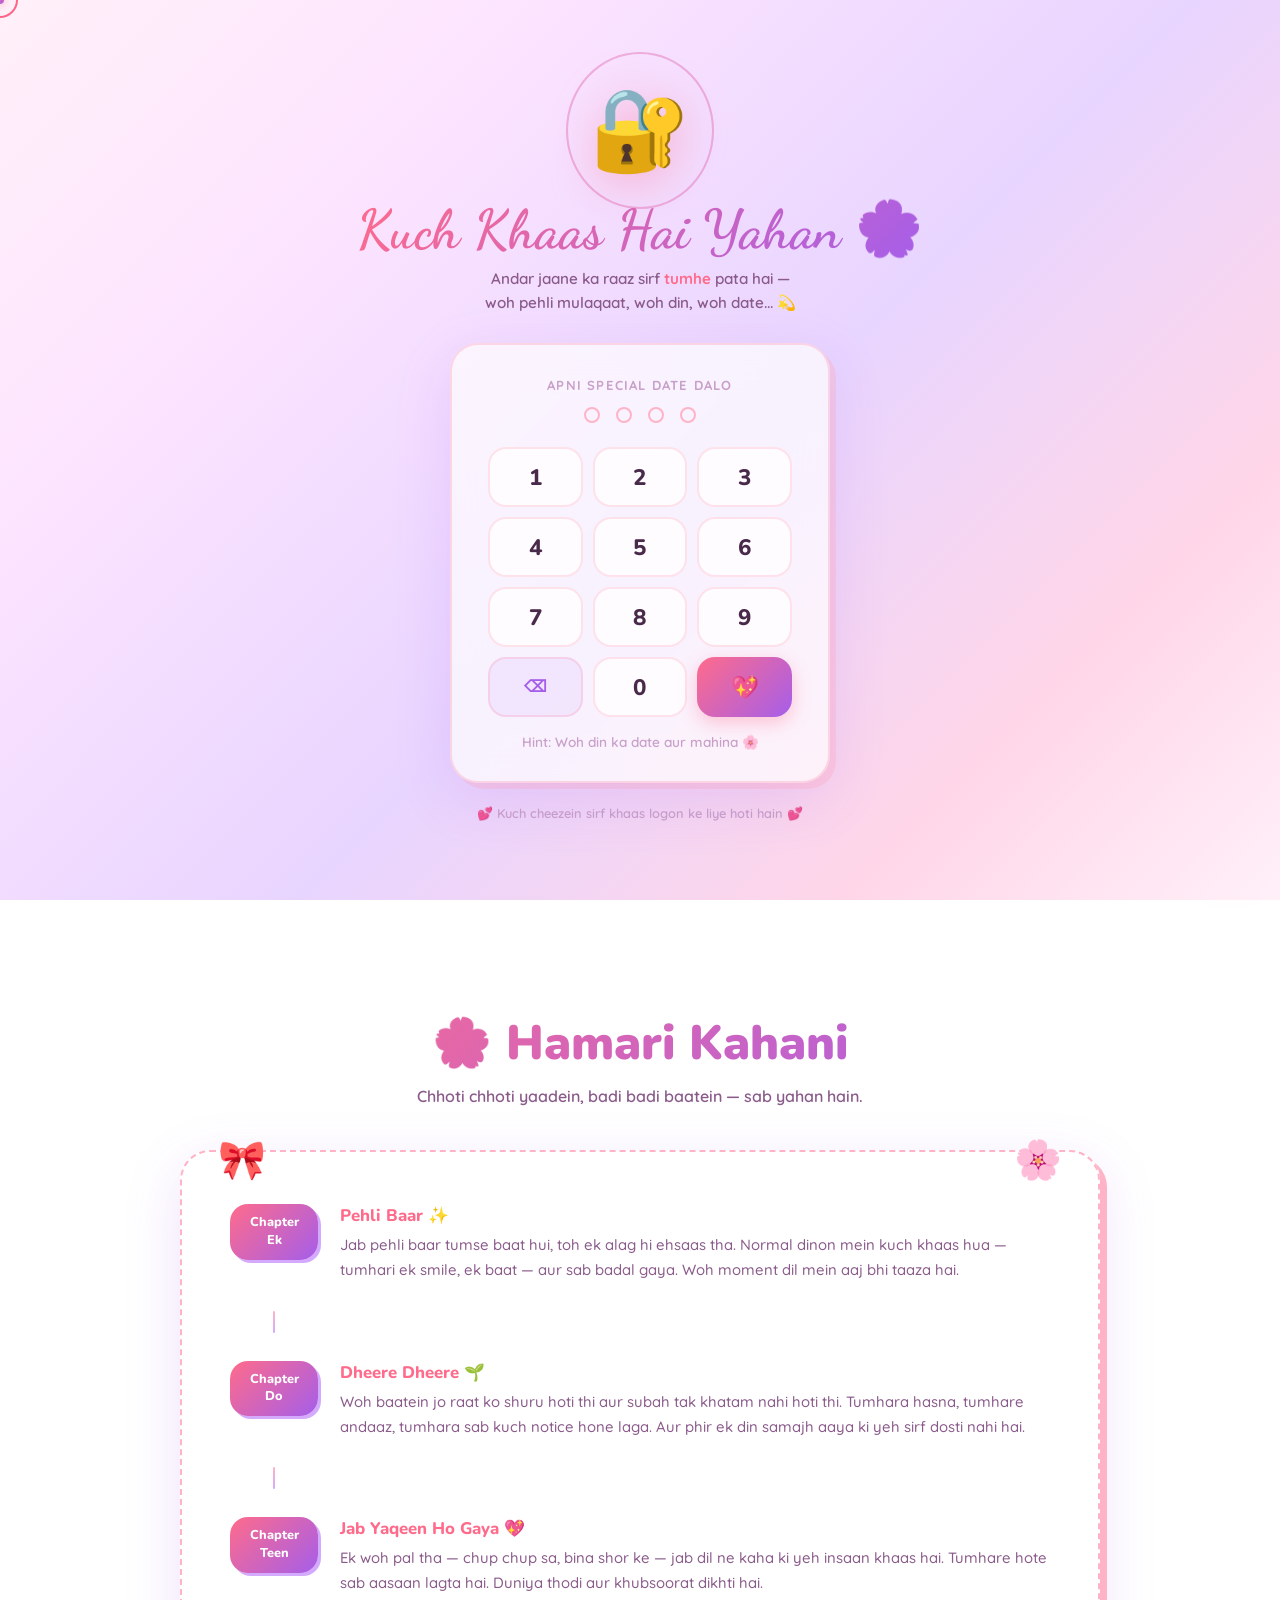
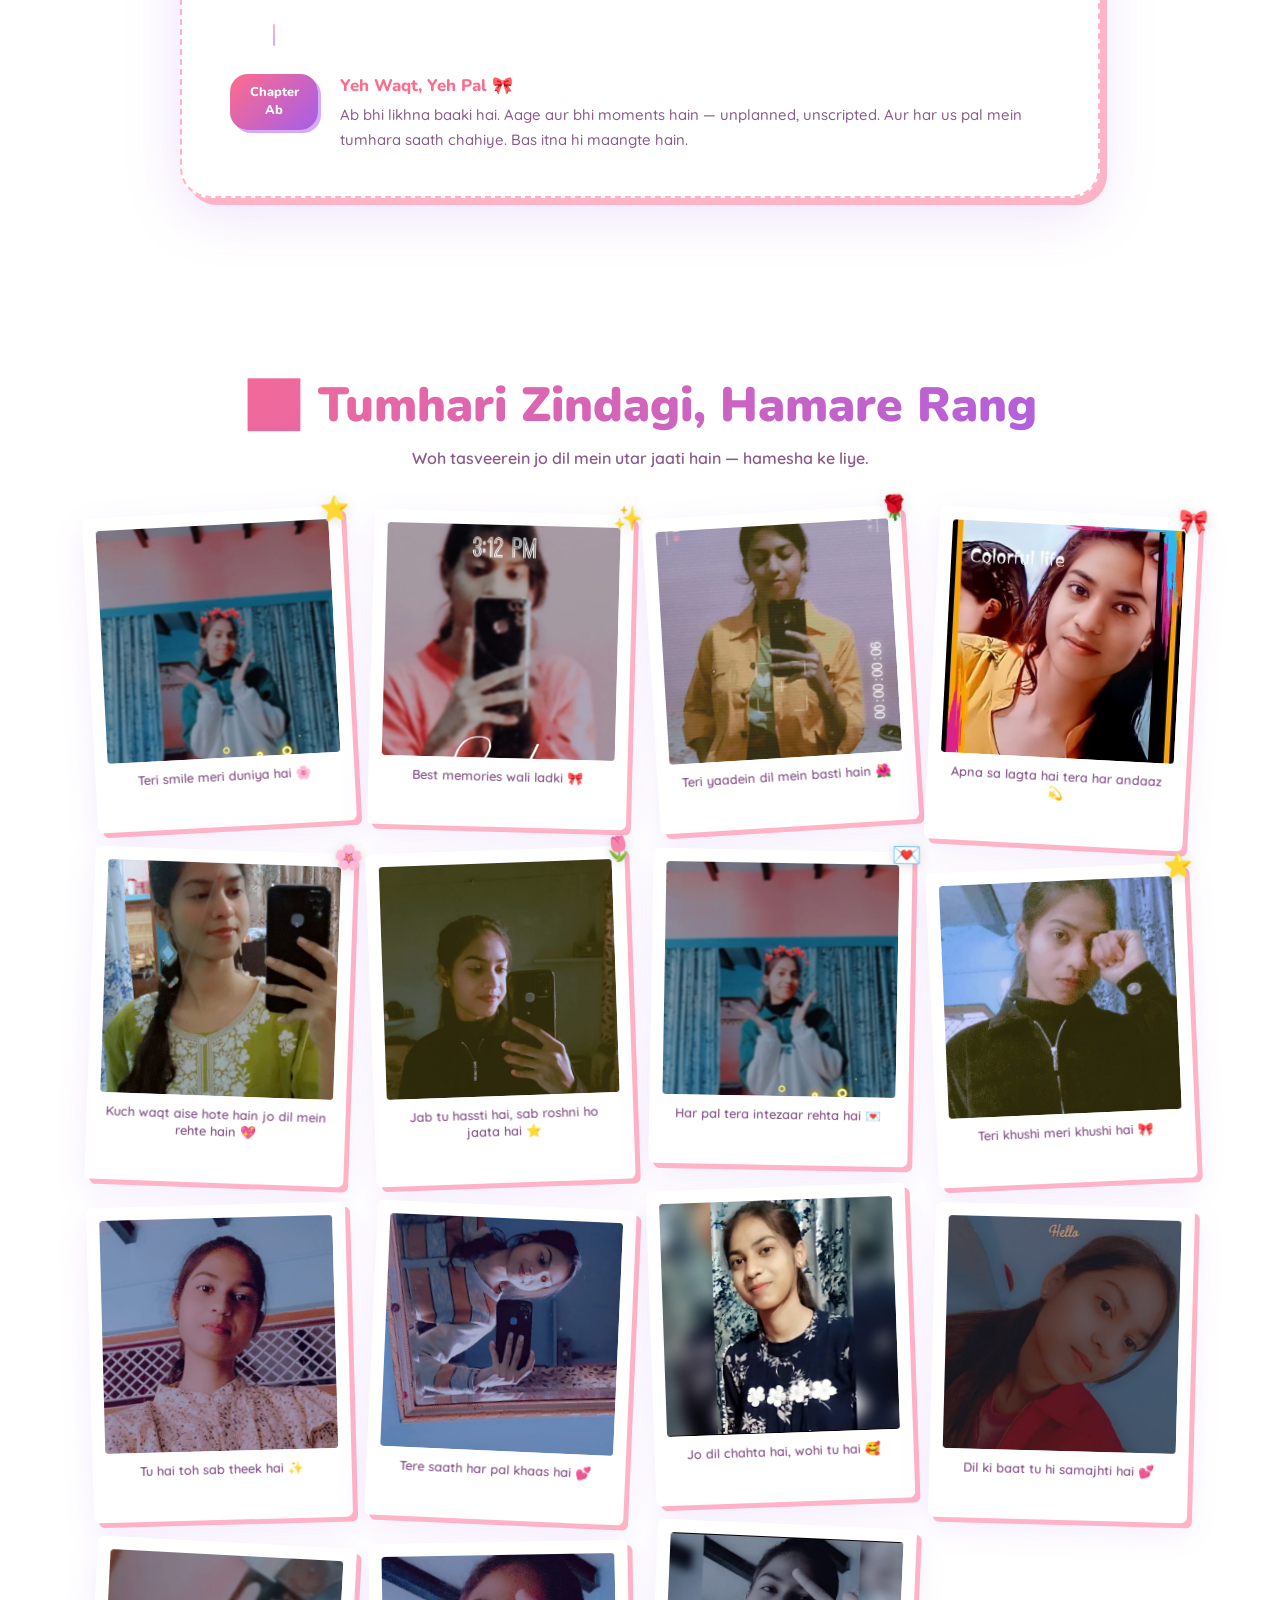
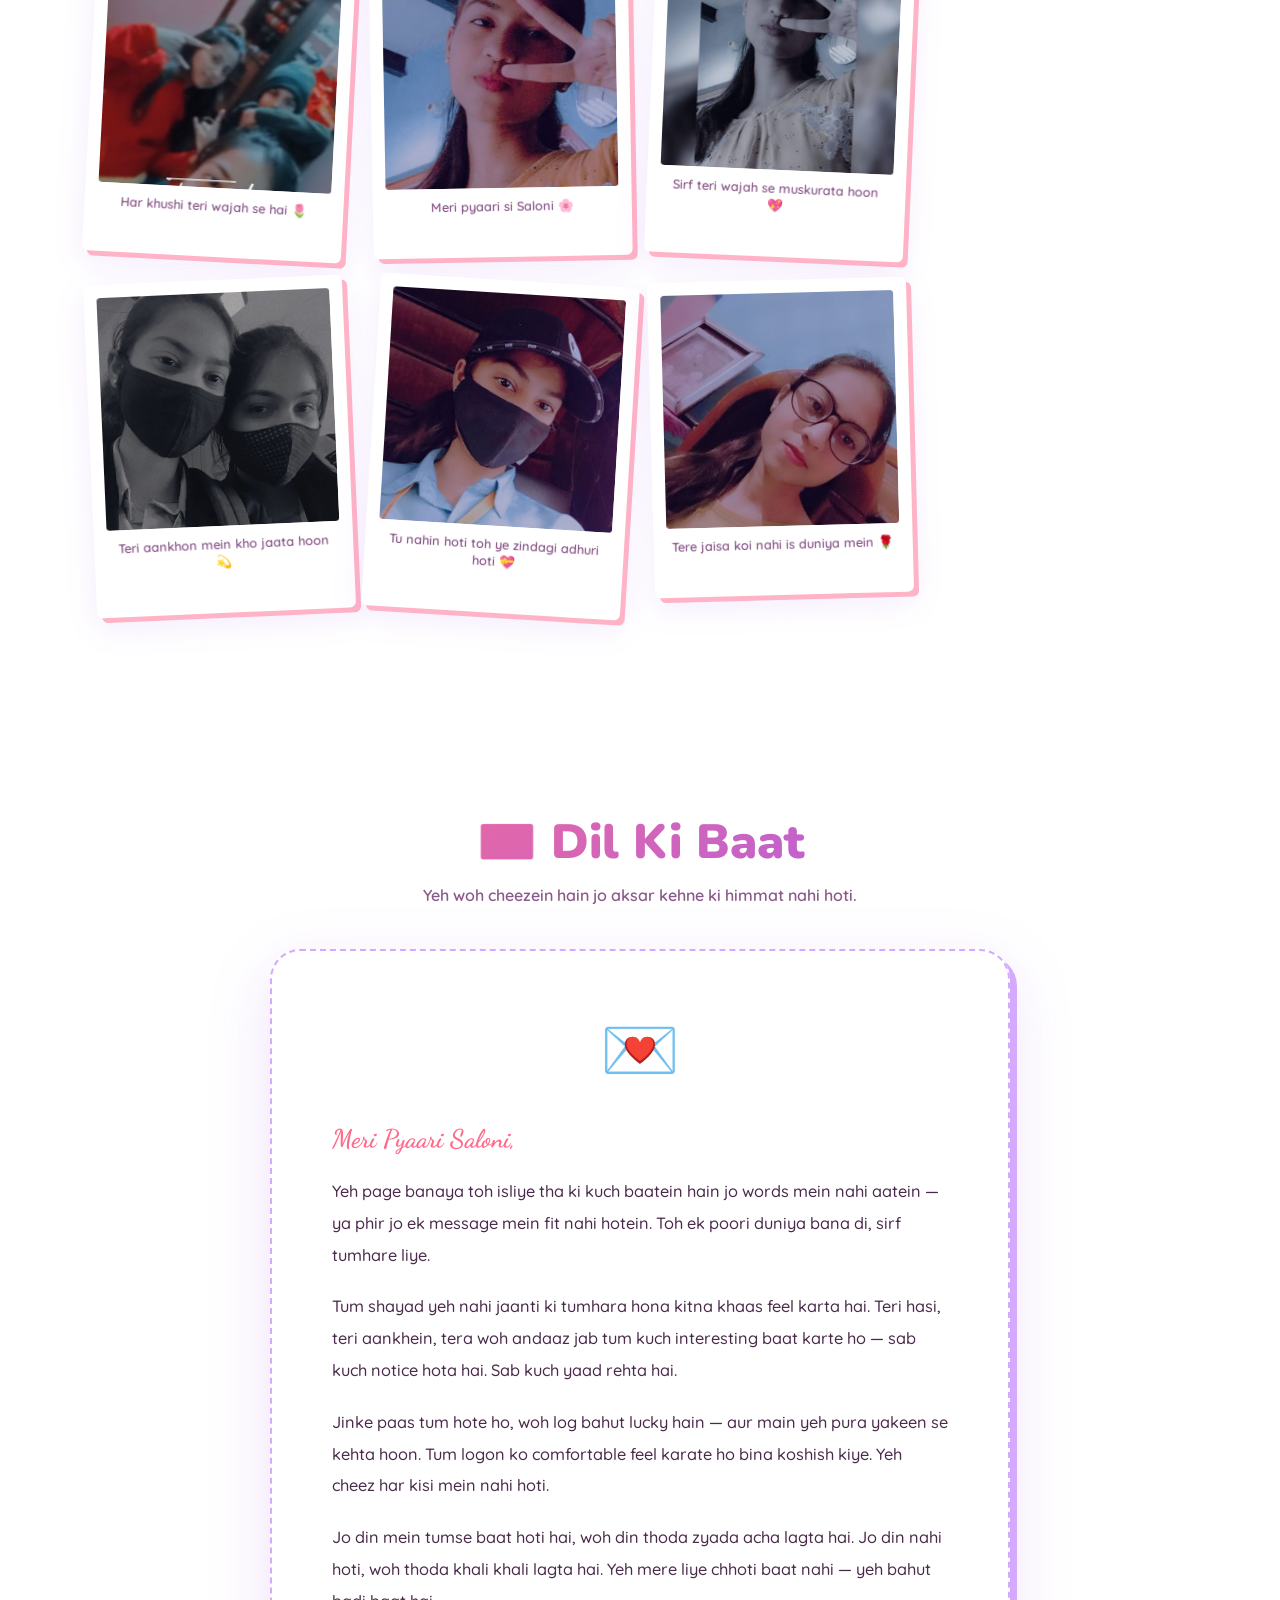
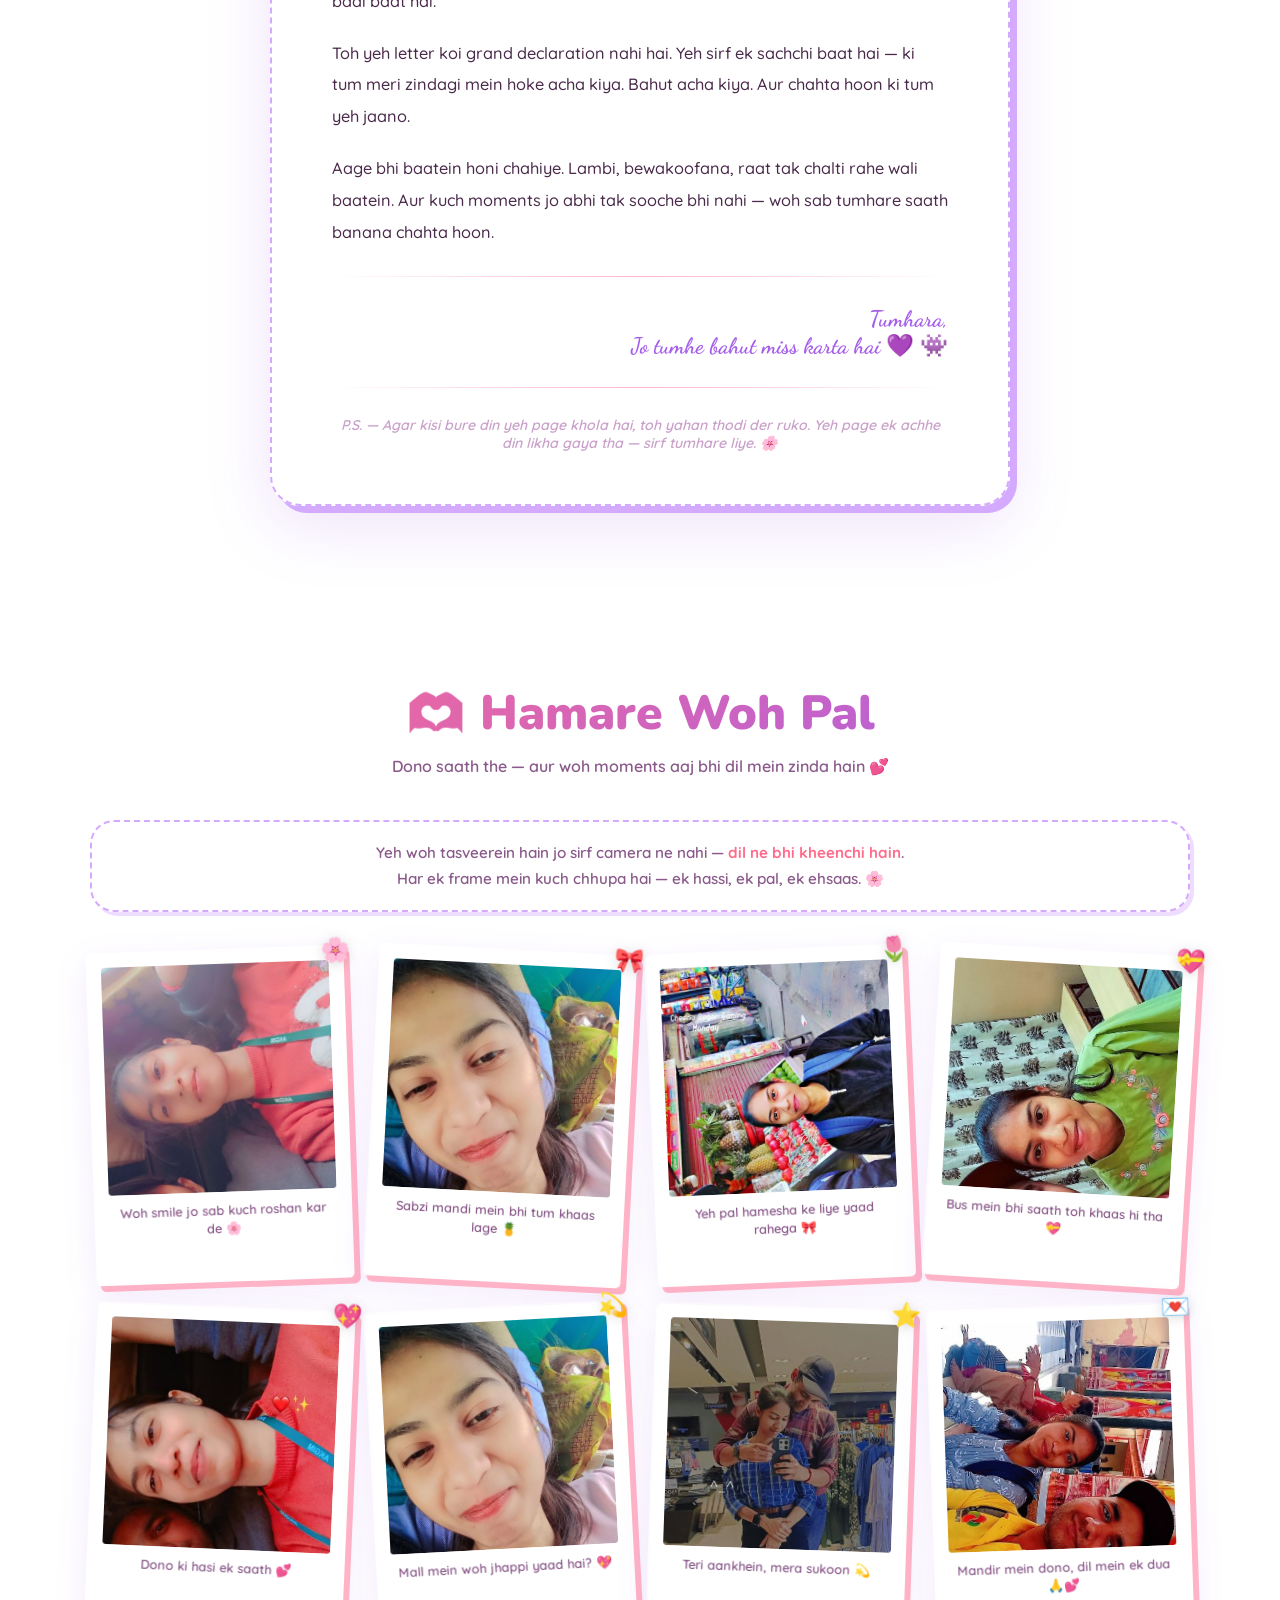
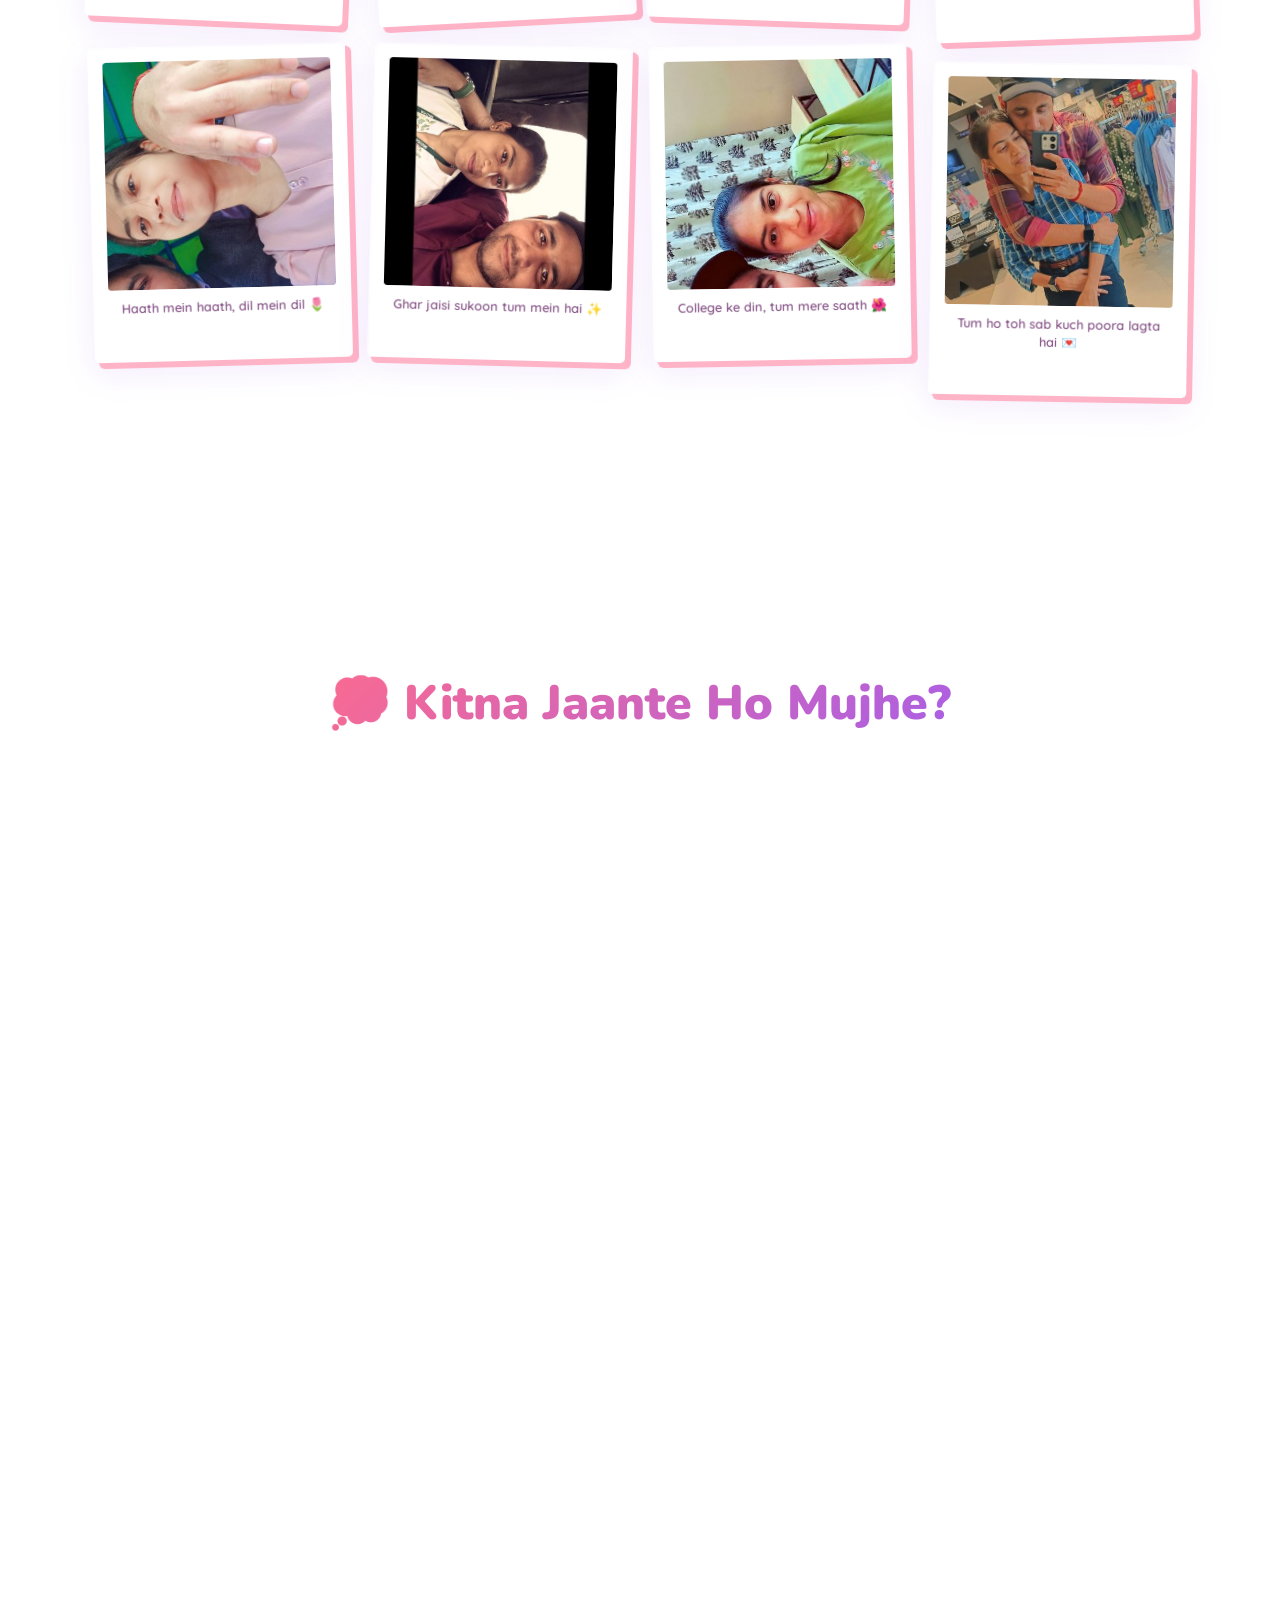
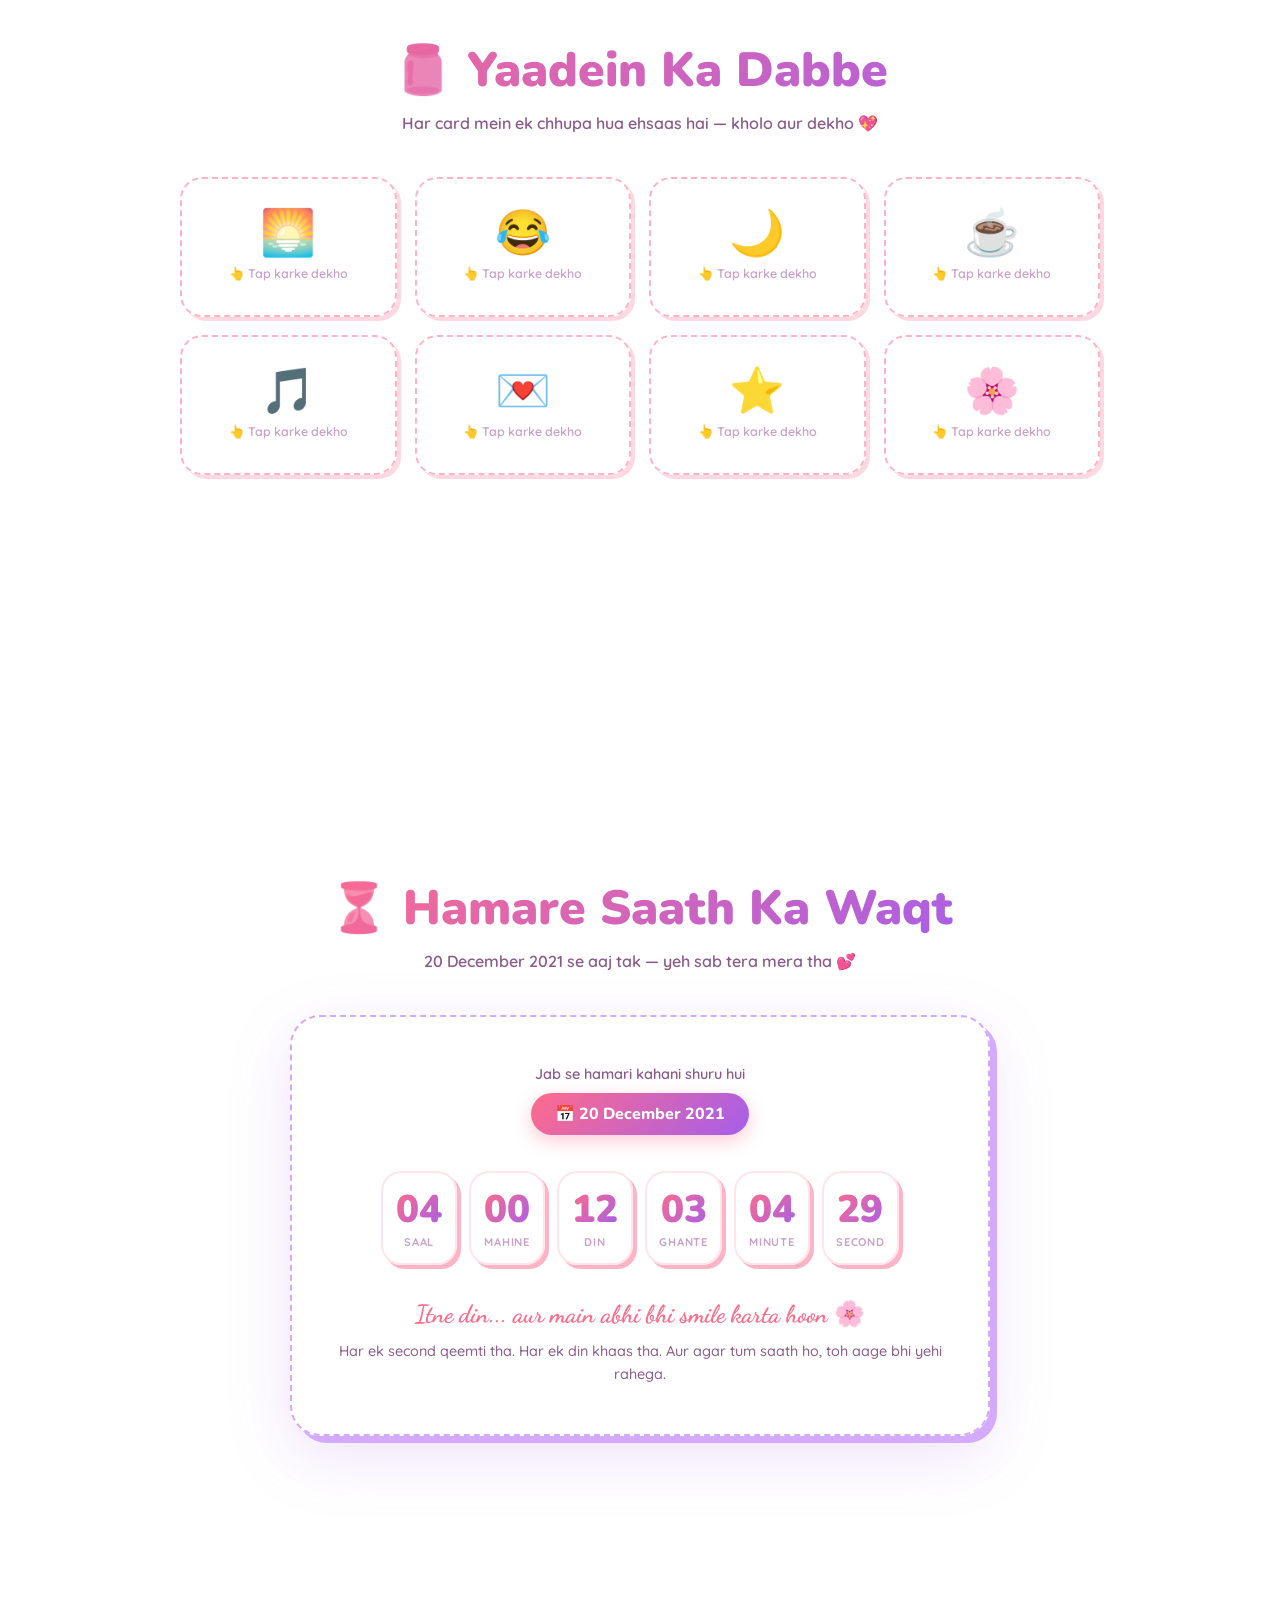
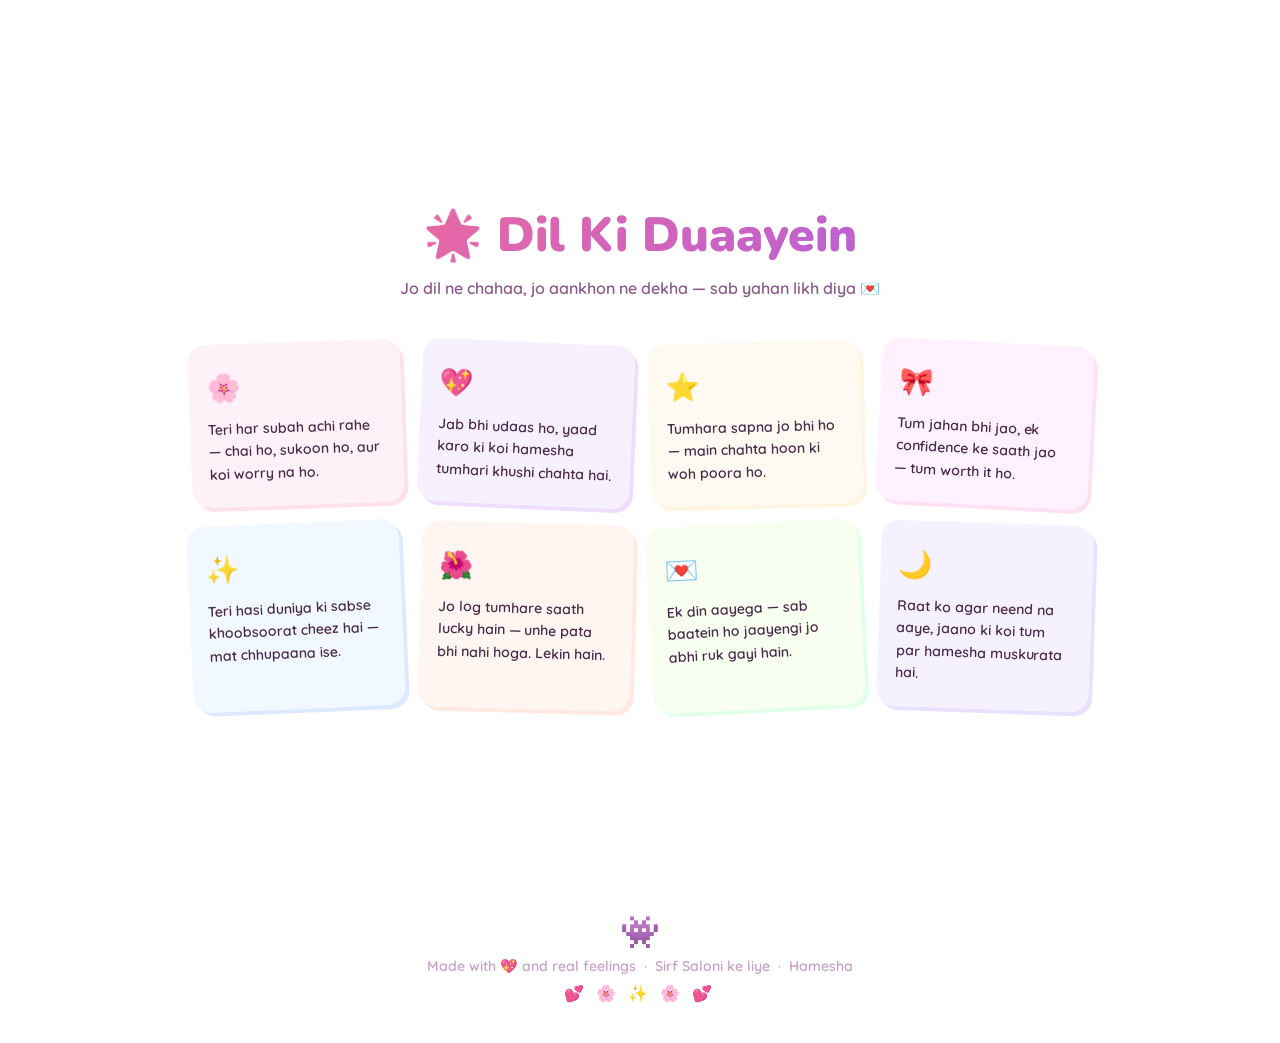
==== commit e5fdf4d0: "correction" ====
--- a/Index.html
+++ b/Index.html
@@ -276,6 +276,44 @@
 .sallu-label{font-size:.6rem;font-family:'Quicksand',sans-serif;font-weight:700;color:var(--pink);background:rgba(255,255,255,.8);border-radius:20px;padding:2px 8px;white-space:nowrap;border:1px solid var(--pink-l);}
 @media(max-width:768px){.sallu-sticker{display:none;}.khi-bubble{right:16px;bottom:80px;}}
 
+
+/* ── TOGETHER SECTION ────────────────────────── */
+#together{background:transparent;}
+.together-wrap{max-width:1100px;width:100%;}
+.together-intro{
+  text-align:center;
+  background:rgba(255,255,255,.6);
+  border:2px dashed var(--purple-l);
+  border-radius:24px;
+  padding:18px 32px;
+  margin-bottom:36px;
+  font-family:'Quicksand',sans-serif;font-weight:600;font-size:.95rem;
+  color:var(--mid);line-height:1.7;
+  box-shadow:4px 4px 0 rgba(212,170,255,.4);
+}
+.together-intro strong{color:var(--pink);}
+.together-card{
+  border:3px solid transparent;
+  background-clip:padding-box;
+  position:relative;
+}
+.together-card::before{
+  content:'';
+  position:absolute;inset:-3px;
+  border-radius:9px;
+  background:linear-gradient(135deg,var(--pink-l),var(--purple-l),var(--pink-l));
+  z-index:-1;
+  opacity:0;
+  transition:opacity .3s ease;
+}
+.together-card:hover::before{opacity:1;}
+.together-grid{
+  columns:4 200px;
+  column-gap:20px;
+}
+@media(max-width:768px){.together-grid{columns:2 150px;column-gap:12px;}}
+@media(max-width:480px){.together-grid{columns:2 130px;column-gap:10px;}}
+
 /* ── RESPONSIVE ──────────────────────────────── */
 @media(max-width:1024px){
   .gallery-grid{columns:3 180px;}
@@ -410,8 +448,8 @@
     <div class="pw-ring"></div><div class="pw-ring"></div><div class="pw-ring"></div>
     <span class="pw-lock">🔐</span>
   </div>
-  <div class="pw-title">Saloni ki Duniya</div>
-  <div class="pw-hint">Yeh page sirf <strong>ek khaas insaan</strong> ke liye hai.<br>Andar jaane ka raaz sirf unhe pata hai 🌸</div>
+  <div class="pw-title">Kuch Khaas Hai Yahan 🌸</div>
+  <div class="pw-hint">Andar jaane ka raaz sirf <strong>tumhe</strong> pata hai —<br>woh pehli mulaqaat, woh din, woh date... 💫</div>
   <div class="pw-box" id="pw-box">
     <div class="pw-label">Apni Special Date Dalo</div>
     <div class="pw-dots">
@@ -436,7 +474,7 @@
     </div>
     <div class="pw-msg" id="pw-msg">Hint: Woh din ka date aur mahina 🌸</div>
   </div>
-  <div class="pw-footer">💕 Ek khaas date, ek khaas duniya 💕</div>
+  <div class="pw-footer">💕 Kuch cheezein sirf khaas logon ke liye hoti hain 💕</div>
 </div>
 
 <!-- LIGHTBOX -->
@@ -451,6 +489,7 @@
   <a href="#story">🌸 Story</a>
   <a href="#gallery">🖼️ Gallery</a>
   <a href="#message">💌 Letter</a>
+  <a href="#together">🫶 Hamare Pal</a>
   <a href="#quiz">💭 Quiz</a>
   <a href="#jar">🫙 Yaadein</a>
   <a href="#countdown-sec">⏳ Waqt</a>
@@ -468,11 +507,6 @@
     <div class="hero-name">Saloni</div>
     <div class="hero-title">Yeh page sirf tumhare liye banaya hai 💖</div>
     <p class="hero-sub">Kuch cheezein alfazon mein nahi kehte — isliye ek poori duniya bana di. Scroll karo, dekho, aur jaano ki tum kitni khaas ho.</p>
-    <div class="cheenu-intro">
-      <span class="cheenu-intro-alien">👾</span>
-      <span class="cheenu-intro-text">Yeh duniya banai hai <strong>Cheenu</strong> ne — tumhare liye 💖</span>
-      <span class="cheenu-intro-alien">🌸</span>
-    </div>
     <div class="hero-btns">
       <a href="#story" class="btn-primary">Hamari Kahani 🌸</a>
       <a href="#message" class="btn-ghost">Mera Letter Padhna 💌</a>
@@ -654,26 +688,117 @@
         <p>Aage bhi baatein honi chahiye. Lambi, bewakoofana, raat tak chalti rahe wali baatein. Aur kuch moments jo abhi tak sooche bhi nahi — woh sab tumhare saath banana chahta hoon.</p>
       </div>
       <div class="letter-line"></div>
-      <div class="letter-sign">
-        <div class="cheenu-sign">
-          <div class="cheenu-alien">👾</div>
-          <div class="cheenu-name-wrap">
-            Tumhara,<br>
-            <span class="cheenu-name">Cheenu</span>
-            <span class="cheenu-tag"> &nbsp;aka Space Alien 👾</span>
-          </div>
-        </div>
-      </div>
+      <div class="letter-sign">Tumhara,<br>Jo tumhe bahut miss karta hai 💜 👾</div>
       <div class="letter-line"></div>
       <p class="letter-ps">P.S. — Agar kisi bure din yeh page khola hai, toh yahan thodi der ruko. Yeh page ek achhe din likha gaya tha — sirf tumhare liye. 🌸</p>
     </div>
   </div>
 </section>
 
+
+<!-- TOGETHER SECTION -->
+<section id="together">
+  <div class="inner together-wrap">
+    <h2 class="s-head reveal">🫶 Hamare Woh Pal</h2>
+    <p class="s-sub reveal">Dono saath the — aur woh moments aaj bhi dil mein zinda hain 💕</p>
+    <div class="together-intro reveal">
+      Yeh woh tasveerein hain jo sirf camera ne nahi — <strong>dil ne bhi kheenchi hain</strong>.<br>
+      Har ek frame mein kuch chhupa hai — ek hassi, ek pal, ek ehsaas. 🌸
+    </div>
+    <div class="together-grid reveal">
+
+      <div class="polaroid together-card" style="--rot:-2deg" onclick="openLightbox('[data-uri]','Woh smile jo sab kuch roshan kar de 🌸')">
+        <div class="polaroid-sticker">🌸</div>
+        <div class="polaroid-img">
+          <img src="[data-uri]" alt="Together 1" loading="lazy">
+        </div>
+        <div class="polaroid-caption">Woh smile jo sab kuch roshan kar de 🌸</div>
+      </div>
+      <div class="polaroid together-card" style="--rot:2.5deg" onclick="openLightbox('[data-uri]','Dono ki hasi ek saath 💕')">
+        <div class="polaroid-sticker">💖</div>
+        <div class="polaroid-img">
+          <img src="[data-uri]" alt="Together 2" loading="lazy">
+        </div>
+        <div class="polaroid-caption">Dono ki hasi ek saath 💕</div>
+      </div>
+      <div class="polaroid together-card" style="--rot:-1.5deg" onclick="openLightbox('[data-uri]','Haath mein haath, dil mein dil 🌷')">
+        <div class="polaroid-sticker">✨</div>
+        <div class="polaroid-img">
+          <img src="[data-uri]" alt="Together 3" loading="lazy">
+        </div>
+        <div class="polaroid-caption">Haath mein haath, dil mein dil 🌷</div>
+      </div>
+      <div class="polaroid together-card" style="--rot:3deg" onclick="openLightbox('[data-uri]','Sabzi mandi mein bhi tum khaas lage 🍍')">
+        <div class="polaroid-sticker">🎀</div>
+        <div class="polaroid-img">
+          <img src="[data-uri]" alt="Together 4" loading="lazy">
+        </div>
+        <div class="polaroid-caption">Sabzi mandi mein bhi tum khaas lage 🍍</div>
+      </div>
+      <div class="polaroid together-card" style="--rot:-3deg" onclick="openLightbox('[data-uri]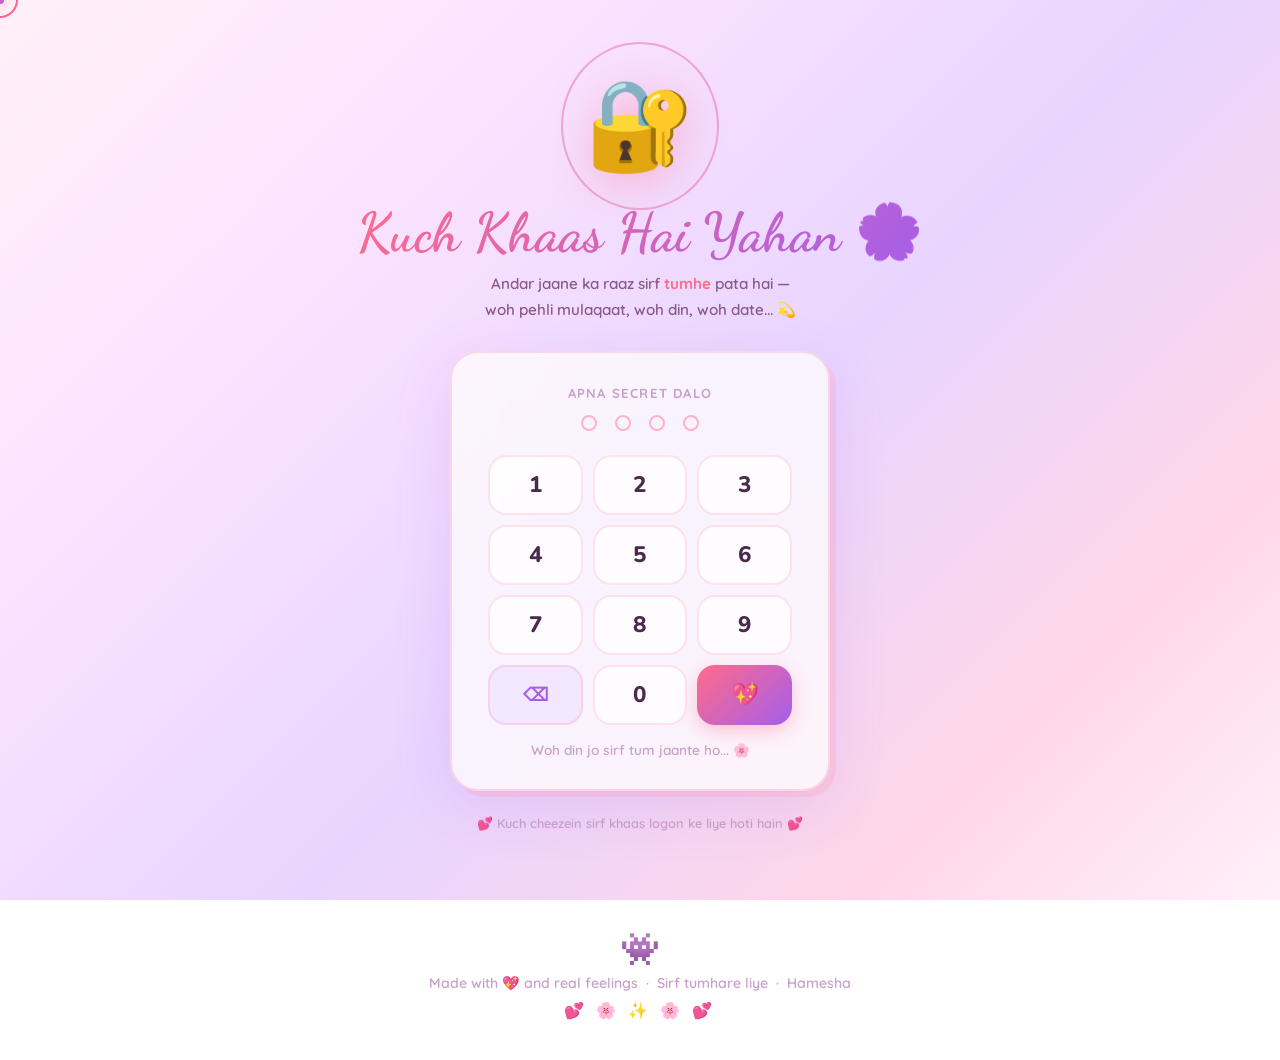
==== commit 5a7c5f8d: "Commit $i" ====
--- a/Index.html
+++ b/Index.html
@@ -3,446 +3,85 @@
 <head>
 <meta charset="UTF-8">
 <meta name="viewport" content="width=device-width, initial-scale=1.0">
-<title>💖 Saloni — A Little World Made For You</title>
+<title>💖 Saloni — Surprise</title>
+<link rel="stylesheet" href="style.css">
+</head>
+<body>
+<canvas id="fc"></canvas>
+<div id="cursor-outer"></div>
+<div id="cursor-inner"></div>
+<div id="cursor-emoji">🌸</div>
+
+<div class="sallu-sticker" id="sallu" onclick="salluClick()">
+  <span>🐱</span>
+  <span class="sallu-label">Sallu 🌸</span>
+</div>
+<div class="khi-bubble" id="khi-bubble">
+  <span id="khi-text">Khi khi khi! 😸</span>
+  <div class="khi-bubble-arrow"></div>
+</div>
+
+<nav id="nav">
+  <a href="index.html">🏠 Home</a>
+  <a href="story.html">🌸 Story</a>
+  <a href="gallery.html">🖼️ Gallery</a>
+  <a href="together.html">🫶 Hamare Pal</a>
+  <a href="message.html">💌 Letter</a>
+  <a href="quiz.html">💭 Quiz</a>
+  <a href="yaadein.html">🫙 Yaadein</a>
+  <a href="waqt.html">⏳ Waqt</a>
+  <a href="duaayein.html">🌟 Duaayein</a>
+  <a href="surprise.html">💍 Surprise</a>
+</nav>
+
+<button id="music-btn" onclick="toggleMusic()">🎵</button>
+<button id="top-btn" onclick="window.scrollTo({top:0,behavior:'smooth'})">↑</button>
+<audio id="bg-music" loop>
+  <source src="https://www.bensound.com/bensound-music/bensound-romantic.mp3" type="audio/mpeg">
+</audio>
+
+<div id="lightbox">
+  <button id="lb-close" onclick="closeLightbox()">✕</button>
+  <button id="lb-prev" onclick="lbNav(-1)">‹</button>
+  <img id="lb-img" src="" alt="">
+  <button id="lb-next" onclick="lbNav(1)">›</button>
+  <div id="lb-cap"></div>
+</div>
+
+
 <style>
-@import url('https://fonts.googleapis.com/css2?family=Nunito:wght@400;600;700;800;900&family=Quicksand:wght@400;500;600;700&family=Dancing+Script:wght@600;700&display=swap');
-*,*::before,*::after{margin:0;padding:0;box-sizing:border-box;}
-:root{
-  --pink:#ff6b8b;--pink-l:#ffb3c6;--pink-p:#fff0f5;
-  --purple:#a55eea;--purple-l:#d4aaff;--purple-p:#f5eeff;
-  --rose:#ff4f7b;--cream:#fffaf0;--white:#fff;
-  --text:#4a2a4a;--mid:#8a5a8a;--light:#c9a0c9;
-  --shadow:rgba(165,94,234,.18);
-}
-html{scroll-behavior:smooth;}
-body{font-family:'Nunito','Comic Sans MS',cursive;background:linear-gradient(135deg,#fff0f8 0%,#fce4ff 20%,#ead5ff 45%,#ffd6e8 70%,#fff0f8 100%);background-attachment:fixed;color:var(--text);overflow-x:hidden;min-height:100vh;}
-#fc{position:fixed;inset:0;pointer-events:none;z-index:0;}
-.sparkle{position:fixed;pointer-events:none;z-index:9999;font-size:1.1rem;animation:sparkle-pop .7s ease forwards;}
-@keyframes sparkle-pop{0%{opacity:1;transform:scale(.5) translateY(0);}100%{opacity:0;transform:scale(1.4) translateY(-40px);}}
-
-/* ── NAV ── */
-nav{position:fixed;top:18px;left:50%;transform:translateX(-50%);z-index:1000;background:rgba(255,255,255,.52);backdrop-filter:blur(22px);-webkit-backdrop-filter:blur(22px);border:2px solid rgba(255,107,139,.22);border-radius:60px;padding:10px 18px;display:flex;gap:3px;box-shadow:0 8px 32px rgba(165,94,234,.15);transition:all .3s ease;flex-wrap:wrap;justify-content:center;max-width:96vw;}
-nav.scrolled{background:rgba(255,255,255,.75);}
-nav a{text-decoration:none;color:var(--mid);font-family:'Quicksand',sans-serif;font-weight:700;font-size:.82rem;padding:7px 12px;border-radius:40px;transition:all .3s cubic-bezier(.34,1.56,.64,1);white-space:nowrap;}
-nav a:hover,nav a.active{background:linear-gradient(135deg,var(--pink),var(--purple));color:#fff;transform:scale(1.08) translateY(-2px);box-shadow:0 6px 18px rgba(255,107,139,.35);}
-
-/* ── SECTIONS ── */
-section{position:relative;z-index:1;min-height:100vh;display:flex;flex-direction:column;align-items:center;justify-content:center;padding:110px 24px 64px;}
-.inner{max-width:920px;width:100%;margin:0 auto;}
-.s-head{font-size:clamp(1.8rem,4.5vw,3rem);font-weight:900;background:linear-gradient(135deg,var(--pink),var(--purple));-webkit-background-clip:text;-webkit-text-fill-color:transparent;background-clip:text;text-align:center;margin-bottom:10px;}
-.s-sub{text-align:center;color:var(--mid);font-family:'Quicksand',sans-serif;font-weight:600;font-size:1rem;margin-bottom:44px;}
-.reveal{opacity:0;transform:translateY(40px);transition:opacity .7s ease,transform .7s cubic-bezier(.34,1.4,.64,1);}
-.reveal.visible{opacity:1;transform:translateY(0);}
-
-/* ── HOME ── */
-#home{text-align:center;}
-.hero-emoji{font-size:7rem;display:inline-block;animation:bounce 2s ease-in-out infinite;filter:drop-shadow(0 10px 28px rgba(255,107,139,.4));line-height:1;margin-bottom:12px;}
-@keyframes bounce{0%,100%{transform:translateY(0) rotate(-5deg);}40%{transform:translateY(-32px) rotate(5deg);}70%{transform:translateY(-12px) rotate(-2deg);}}
-.hero-name{font-family:'Dancing Script',cursive;font-size:clamp(3rem,9vw,6.5rem);font-weight:700;background:linear-gradient(135deg,var(--pink),var(--purple),var(--rose));-webkit-background-clip:text;-webkit-text-fill-color:transparent;background-clip:text;line-height:1.1;margin-bottom:6px;}
-.hero-title{font-size:clamp(1rem,3vw,1.5rem);font-weight:800;color:var(--mid);margin-bottom:14px;}
-.hero-sub{font-size:clamp(.9rem,2.2vw,1.05rem);color:var(--light);font-family:'Quicksand',sans-serif;font-weight:600;max-width:460px;margin:0 auto 32px;line-height:1.7;}
-.hero-btns{display:flex;gap:14px;justify-content:center;flex-wrap:wrap;margin-bottom:36px;}
-.btn-primary{display:inline-flex;align-items:center;gap:8px;padding:14px 34px;background:linear-gradient(135deg,var(--pink),var(--purple));color:#fff;font-family:'Nunito',sans-serif;font-weight:800;font-size:1rem;border-radius:50px;text-decoration:none;border:none;cursor:pointer;box-shadow:0 8px 24px rgba(255,107,139,.4);transition:all .35s cubic-bezier(.34,1.56,.64,1);}
-.btn-primary:hover{transform:scale(1.08) translateY(-4px);box-shadow:0 16px 40px rgba(255,107,139,.5);}
-.btn-ghost{display:inline-flex;align-items:center;gap:8px;padding:13px 30px;background:transparent;color:var(--purple);font-family:'Nunito',sans-serif;font-weight:800;font-size:1rem;border-radius:50px;text-decoration:none;border:2px solid var(--purple-l);cursor:pointer;transition:all .35s cubic-bezier(.34,1.56,.64,1);}
-.btn-ghost:hover{background:var(--purple-p);transform:scale(1.05) translateY(-2px);}
-.hearts-row{display:flex;justify-content:center;gap:14px;font-size:1.7rem;}
-.hearts-row span{animation:hf 3s ease-in-out infinite;}
-.hearts-row span:nth-child(2){animation-delay:.25s;}
-.hearts-row span:nth-child(3){animation-delay:.5s;}
-.hearts-row span:nth-child(4){animation-delay:.75s;}
-.hearts-row span:nth-child(5){animation-delay:1s;}
-.hearts-row span:nth-child(6){animation-delay:1.25s;}
-@keyframes hf{0%,100%{transform:translateY(0) scale(1);}50%{transform:translateY(-10px) scale(1.15);}}
-
-/* ── STORY ── */
-.story-frame{background:rgba(255,255,255,.72);border:2.5px dashed var(--pink-l);border-radius:30px;padding:44px 48px;box-shadow:7px 7px 0 var(--pink-l),0 16px 56px var(--shadow);position:relative;}
-.story-frame::before{content:'🎀';position:absolute;top:-18px;left:36px;font-size:2.4rem;}
-.story-frame::after{content:'🌸';position:absolute;top:-18px;right:36px;font-size:2.4rem;}
-.timeline{display:flex;flex-direction:column;gap:28px;margin-top:8px;}
-.t-item{display:grid;grid-template-columns:88px 1fr;gap:22px;align-items:start;opacity:0;transform:translateX(-30px);transition:all .65s cubic-bezier(.34,1.56,.64,1);}
-.t-item.visible{opacity:1;transform:translateX(0);}
-.t-date{background:linear-gradient(135deg,var(--pink),var(--purple));color:#fff;font-weight:800;font-size:.8rem;text-align:center;padding:10px 6px;border-radius:18px;box-shadow:3px 3px 0 var(--purple-l);line-height:1.4;}
-.t-content h3{font-size:1.05rem;font-weight:800;color:var(--pink);margin-bottom:5px;}
-.t-content p{font-size:.93rem;color:var(--mid);line-height:1.7;font-family:'Quicksand',sans-serif;font-weight:500;}
-.t-div{width:2px;height:22px;background:linear-gradient(to bottom,var(--pink-l),var(--purple-l));margin-left:43px;border-radius:4px;}
-
-/* ── GALLERY ── */
-#gallery .inner{max-width:1100px;}
-.gallery-grid{columns:4 220px;column-gap:22px;}
-.polaroid{break-inside:avoid;background:#fff;padding:13px 13px 42px;border-radius:6px;box-shadow:5px 5px 0 var(--pink-l),0 10px 32px rgba(165,94,234,.12);transform:rotate(var(--rot,-2deg));transition:transform .38s cubic-bezier(.34,1.56,.64,1),box-shadow .38s ease;cursor:pointer;position:relative;margin-bottom:22px;transform-style:preserve-3d;display:inline-block;width:100%;}
-.polaroid:hover{transform:rotate(0deg) scale(1.05) translateY(-10px) !important;box-shadow:8px 14px 0 var(--purple-l),0 28px 56px rgba(165,94,234,.24);z-index:10;}
-.polaroid-sticker{position:absolute;font-size:1.5rem;top:-13px;right:-9px;filter:drop-shadow(0 2px 6px rgba(0,0,0,.13));}
-.polaroid-img{width:100%;aspect-ratio:1;overflow:hidden;border-radius:3px;}
-.polaroid-img img{width:100%;height:100%;object-fit:cover;display:block;border-radius:3px;transition:transform .4s ease;}
-.polaroid:hover .polaroid-img img{transform:scale(1.04);}
-.polaroid-caption{text-align:center;margin-top:10px;font-family:'Quicksand',sans-serif;font-weight:600;font-size:.8rem;color:var(--mid);line-height:1.4;padding:0 4px;}
-
-/* ── LIGHTBOX ── */
-#lightbox{position:fixed;inset:0;z-index:9998;background:rgba(30,10,40,.85);backdrop-filter:blur(12px);display:none;align-items:center;justify-content:center;flex-direction:column;gap:18px;padding:24px;}
-#lightbox.open{display:flex;}
-#lb-img{max-width:min(420px,90vw);max-height:80vh;border-radius:12px;box-shadow:0 24px 80px rgba(0,0,0,.5);border:4px solid rgba(255,255,255,.2);object-fit:contain;}
-#lb-cap{color:#fff;font-family:'Quicksand',sans-serif;font-weight:600;font-size:1rem;text-align:center;max-width:400px;opacity:.85;}
-#lb-close{position:absolute;top:20px;right:28px;font-size:2rem;color:rgba(255,255,255,.7);cursor:pointer;background:none;border:none;line-height:1;transition:.2s;}
-#lb-close:hover{color:#fff;transform:scale(1.2);}
-
-/* ── MESSAGE ── */
-.letter-box{background:rgba(255,255,255,.75);border:2.5px dashed var(--purple-l);border-radius:30px;padding:56px 60px 52px;box-shadow:7px 7px 0 var(--purple-l),0 20px 64px var(--shadow);position:relative;max-width:740px;margin:0 auto;}
-.letter-icon{text-align:center;font-size:4rem;margin-bottom:28px;display:block;animation:wiggle 2.5s ease-in-out infinite;}
-@keyframes wiggle{0%,100%{transform:rotate(0);}20%{transform:rotate(-9deg);}40%{transform:rotate(9deg);}60%{transform:rotate(-4deg);}80%{transform:rotate(4deg);}}
-.letter-sal{font-family:'Dancing Script',cursive;font-size:1.6rem;font-weight:700;color:var(--pink);margin-bottom:22px;}
-.letter-body{font-family:'Quicksand',sans-serif;font-weight:500;font-size:1.02rem;line-height:1.95;color:var(--text);}
-.letter-body p{margin-bottom:20px;}
-.letter-line{width:100%;height:1px;background:linear-gradient(to right,transparent,var(--pink-l),transparent);margin:28px 0;}
-.letter-sign{text-align:right;font-family:'Dancing Script',cursive;font-size:1.4rem;font-weight:700;color:var(--purple);}
-.letter-ps{font-size:.88rem;color:var(--light);font-family:'Quicksand',sans-serif;font-weight:600;font-style:italic;text-align:center;}
-
-/* ── PASSWORD ── */
 #pw-screen{position:fixed;inset:0;z-index:99999;background:linear-gradient(135deg,#fff0f8 0%,#fce4ff 25%,#e8d5ff 55%,#ffd6e8 80%,#fff0f8 100%);display:flex;flex-direction:column;align-items:center;justify-content:center;gap:0;padding:24px;transition:opacity .8s ease,transform .8s cubic-bezier(.4,0,.2,1);}
 #pw-screen.unlock{opacity:0;transform:scale(1.04);pointer-events:none;}
-.pw-lock-wrap{position:relative;margin-bottom:12px;}
-.pw-lock{font-size:5rem;display:block;animation:pw-float 3s ease-in-out infinite;filter:drop-shadow(0 8px 24px rgba(255,107,139,.4));}
+.pw-lock-wrap{position:relative;margin-bottom:14px;}
+.pw-lock{font-size:5.5rem;display:block;animation:pw-float 3s ease-in-out infinite;filter:drop-shadow(0 8px 24px rgba(255,107,139,.4));}
 @keyframes pw-float{0%,100%{transform:translateY(0) rotate(-5deg);}50%{transform:translateY(-14px) rotate(5deg);}}
 .pw-ring{position:absolute;inset:-24px;border-radius:50%;border:2px solid rgba(255,107,139,.2);animation:pw-ring-grow 2.4s ease-out infinite;}
 .pw-ring:nth-child(2){animation-delay:.6s;border-color:rgba(165,94,234,.18);}
-.pw-ring:nth-child(3){animation-delay:1.2s;border-color:rgba(255,107,139,.12);}
+.pw-ring:nth-child(3){animation-delay:1.2s;}
 @keyframes pw-ring-grow{0%{transform:scale(.8);opacity:.8;}100%{transform:scale(2.2);opacity:0;}}
-.pw-title{font-family:'Dancing Script',cursive;font-size:clamp(2rem,7vw,3.4rem);font-weight:700;background:linear-gradient(135deg,var(--pink),var(--purple));-webkit-background-clip:text;-webkit-text-fill-color:transparent;background-clip:text;text-align:center;margin-bottom:4px;line-height:1.2;}
-.pw-hint{font-family:'Quicksand',sans-serif;font-weight:600;font-size:.95rem;color:var(--mid);text-align:center;margin-bottom:28px;line-height:1.6;}
+.pw-title{font-family:'Dancing Script',cursive;font-size:clamp(2rem,7vw,3.4rem);font-weight:700;background:linear-gradient(135deg,var(--pink),var(--purple));-webkit-background-clip:text;-webkit-text-fill-color:transparent;background-clip:text;text-align:center;margin-bottom:6px;line-height:1.2;}
+.pw-hint{font-family:'Quicksand',sans-serif;font-weight:600;font-size:.95rem;color:var(--mid);text-align:center;margin-bottom:28px;line-height:1.7;}
 .pw-hint strong{color:var(--pink);}
-.pw-box{background:rgba(255,255,255,.68);backdrop-filter:blur(20px);border:2px solid rgba(255,107,139,.22);border-radius:28px;padding:32px 36px 28px;box-shadow:0 16px 56px rgba(165,94,234,.16),6px 6px 0 rgba(255,179,198,.4);width:100%;max-width:380px;text-align:center;}
+.pw-box{background:rgba(255,255,255,.7);backdrop-filter:blur(20px);border:2px solid rgba(255,107,139,.22);border-radius:28px;padding:32px 36px 28px;box-shadow:0 16px 56px rgba(165,94,234,.16),6px 6px 0 rgba(255,179,198,.4);width:100%;max-width:380px;text-align:center;}
 .pw-label{font-size:.82rem;font-weight:700;color:var(--light);letter-spacing:1.2px;text-transform:uppercase;margin-bottom:14px;font-family:'Quicksand',sans-serif;}
-.pw-dots{display:flex;justify-content:center;gap:16px;margin-bottom:24px;}
+.pw-dots{display:flex;justify-content:center;gap:18px;margin-bottom:24px;}
 .pw-dot{width:16px;height:16px;border-radius:50%;border:2.5px solid var(--pink-l);background:transparent;transition:all .3s cubic-bezier(.34,1.56,.64,1);}
 .pw-dot.filled{background:linear-gradient(135deg,var(--pink),var(--purple));border-color:transparent;transform:scale(1.25);box-shadow:0 4px 12px rgba(255,107,139,.4);}
 .pw-dot.error{background:#ff4f4f;border-color:transparent;}
 .pw-keypad{display:grid;grid-template-columns:repeat(3,1fr);gap:10px;margin-bottom:16px;}
-.pw-key{height:60px;border-radius:18px;border:2px solid rgba(255,107,139,.18);background:rgba(255,255,255,.75);font-family:'Nunito',sans-serif;font-weight:800;font-size:1.4rem;color:var(--text);cursor:pointer;position:relative;overflow:hidden;transition:all .22s cubic-bezier(.34,1.56,.64,1);}
-.pw-key:hover{background:linear-gradient(135deg,rgba(255,107,139,.1),rgba(165,94,234,.08));transform:scale(1.06);border-color:var(--pink-l);}
+.pw-key{height:60px;border-radius:18px;border:2px solid rgba(255,107,139,.18);background:rgba(255,255,255,.75);font-family:'Nunito',sans-serif;font-weight:800;font-size:1.4rem;color:var(--text);cursor:pointer;transition:all .22s cubic-bezier(.34,1.56,.64,1);}
+.pw-key:hover{background:linear-gradient(135deg,rgba(255,107,139,.1),rgba(165,94,234,.08));transform:scale(1.07);border-color:var(--pink-l);}
 .pw-key:active{transform:scale(.93);}
 .pw-key.special{background:linear-gradient(135deg,var(--pink),var(--purple));color:#fff;border:none;box-shadow:0 6px 18px rgba(255,107,139,.35);}
-.pw-key.special:hover{box-shadow:0 10px 28px rgba(255,107,139,.5);}
-.pw-key.del{background:rgba(165,94,234,.08);color:var(--purple);font-size:1rem;}
+.pw-key.del{background:rgba(165,94,234,.08);color:var(--purple);font-size:1.1rem;}
 .pw-msg{font-family:'Quicksand',sans-serif;font-weight:600;font-size:.85rem;color:var(--light);min-height:20px;text-align:center;transition:.3s;}
 .pw-msg.error-msg{color:#ff4f4f;}
 .pw-msg.success-msg{color:#22c55e;}
 @keyframes pw-shake{0%,100%{transform:translateX(0);}20%{transform:translateX(-10px);}40%{transform:translateX(10px);}60%{transform:translateX(-6px);}80%{transform:translateX(6px);}}
 .pw-box.shake{animation:pw-shake .45s ease;}
-.pw-footer{margin-top:20px;font-family:'Quicksand',sans-serif;font-weight:600;font-size:.8rem;color:var(--light);text-align:center;line-height:1.6;}
+.pw-footer{margin-top:22px;font-family:'Quicksand',sans-serif;font-weight:600;font-size:.8rem;color:var(--light);text-align:center;line-height:1.7;}
+</style>
 
-/* ── QUIZ ── */
-#quiz{background:transparent;}
-.quiz-wrap{max-width:720px;width:100%;margin:0 auto;}
-.quiz-card{background:rgba(255,255,255,.78);border:2px solid rgba(255,107,139,.2);border-radius:28px;padding:36px 40px;box-shadow:6px 6px 0 var(--pink-l),0 16px 48px var(--shadow);}
-.quiz-progress{display:flex;gap:8px;margin-bottom:28px;}
-.qp-dot{flex:1;height:6px;border-radius:6px;background:var(--pink-p);transition:background .4s ease;}
-.qp-dot.done{background:linear-gradient(90deg,var(--pink),var(--purple));}
-.qp-dot.current{background:var(--pink-l);}
-.quiz-q-num{font-size:.8rem;font-weight:700;color:var(--light);letter-spacing:1px;text-transform:uppercase;font-family:'Quicksand',sans-serif;margin-bottom:10px;}
-.quiz-question{font-size:clamp(1.05rem,2.8vw,1.3rem);font-weight:800;color:var(--text);line-height:1.5;margin-bottom:26px;}
-.quiz-options{display:flex;flex-direction:column;gap:11px;}
-.quiz-opt{padding:14px 20px;border-radius:16px;border:2px solid rgba(165,94,234,.18);background:rgba(255,255,255,.65);font-family:'Quicksand',sans-serif;font-weight:600;font-size:.93rem;color:var(--text);cursor:pointer;text-align:left;transition:all .25s cubic-bezier(.34,1.56,.64,1);}
-.quiz-opt:hover:not([disabled]){background:linear-gradient(135deg,rgba(255,107,139,.1),rgba(165,94,234,.08));border-color:var(--pink-l);transform:translateX(6px);}
-.quiz-opt.correct{background:linear-gradient(135deg,rgba(34,197,94,.15),rgba(34,197,94,.06));border-color:#22c55e;color:#15803d;}
-.quiz-opt.wrong{background:linear-gradient(135deg,rgba(255,79,79,.12),rgba(255,79,79,.05));border-color:#ff4f4f;color:#dc2626;}
-.quiz-feedback{margin-top:18px;padding:13px 17px;border-radius:13px;font-family:'Quicksand',sans-serif;font-weight:600;font-size:.9rem;line-height:1.5;display:none;}
-.quiz-feedback.show{display:block;}
-.quiz-feedback.fb-correct{background:rgba(34,197,94,.1);color:#15803d;border:1.5px solid rgba(34,197,94,.25);}
-.quiz-feedback.fb-wrong{background:rgba(255,79,79,.1);color:#dc2626;border:1.5px solid rgba(255,79,79,.2);}
-.quiz-next-btn{margin-top:22px;padding:12px 28px;background:linear-gradient(135deg,var(--pink),var(--purple));color:#fff;font-family:'Nunito',sans-serif;font-weight:800;font-size:.95rem;border-radius:40px;border:none;cursor:pointer;box-shadow:0 6px 18px rgba(255,107,139,.35);transition:all .3s cubic-bezier(.34,1.56,.64,1);display:none;}
-.quiz-next-btn:hover{transform:scale(1.06) translateY(-2px);}
-.quiz-next-btn.show{display:inline-block;}
-.quiz-score-wrap{text-align:center;padding:8px 0;}
-.qs-emoji{font-size:4rem;display:block;margin-bottom:12px;animation:bounce 1.8s ease-in-out infinite;}
-.qs-title{font-family:'Dancing Script',cursive;font-size:2rem;font-weight:700;color:var(--pink);margin-bottom:10px;}
-.qs-msg{font-family:'Quicksand',sans-serif;font-weight:600;font-size:.95rem;color:var(--mid);line-height:1.65;margin-bottom:24px;}
-
-/* ── MEMORY JAR ── */
-#jar{background:transparent;}
-.jar-grid{display:grid;grid-template-columns:repeat(auto-fill,minmax(195px,1fr));gap:18px;}
-.mem-card{background:rgba(255,255,255,.72);border:2px dashed var(--pink-l);border-radius:22px;padding:24px 18px;text-align:center;cursor:pointer;transition:all .35s cubic-bezier(.34,1.56,.64,1);box-shadow:4px 4px 0 rgba(255,179,198,.5);min-height:140px;display:flex;align-items:center;justify-content:center;}
-.mem-card:hover{transform:translateY(-8px) scale(1.03);box-shadow:6px 10px 0 var(--purple-l),0 20px 48px var(--shadow);}
-.mc-front{display:flex;flex-direction:column;align-items:center;gap:10px;}
-.mc-emoji-big{font-size:2.8rem;line-height:1;}
-.mc-tap-label{font-family:'Quicksand',sans-serif;font-weight:600;font-size:.78rem;color:var(--light);}
-.mc-back-content{display:flex;flex-direction:column;align-items:center;gap:8px;}
-.mc-back-emoji{font-size:1.8rem;}
-.mc-back-text{font-family:'Quicksand',sans-serif;font-weight:600;font-size:.86rem;color:var(--text);line-height:1.55;}
-
-/* ── COUNTDOWN ── */
-#countdown-sec{background:transparent;}
-.cd-wrap{max-width:700px;width:100%;text-align:center;}
-.cd-frame{background:rgba(255,255,255,.72);border:2.5px dashed var(--purple-l);border-radius:30px;padding:48px 40px;box-shadow:7px 7px 0 var(--purple-l),0 20px 64px var(--shadow);}
-.cd-badge{display:inline-flex;align-items:center;gap:8px;background:linear-gradient(135deg,var(--pink),var(--purple));color:#fff;font-weight:800;font-size:1rem;font-family:'Nunito',sans-serif;padding:10px 24px;border-radius:40px;margin-bottom:36px;box-shadow:0 6px 18px rgba(255,107,139,.35);}
-.cd-units{display:flex;justify-content:center;gap:12px;flex-wrap:wrap;margin-bottom:32px;}
-.cd-unit{background:rgba(255,255,255,.88);border:2px solid rgba(255,107,139,.18);border-radius:20px;padding:18px 12px 14px;min-width:76px;box-shadow:4px 4px 0 var(--pink-l);}
-.cd-num{font-size:2.4rem;font-weight:900;font-family:'Nunito',sans-serif;background:linear-gradient(135deg,var(--pink),var(--purple));-webkit-background-clip:text;-webkit-text-fill-color:transparent;background-clip:text;line-height:1;display:block;}
-.cd-tag{font-size:.7rem;font-weight:700;color:var(--light);letter-spacing:.8px;text-transform:uppercase;font-family:'Quicksand',sans-serif;margin-top:6px;display:block;}
-.cd-msg{font-family:'Dancing Script',cursive;font-size:1.55rem;font-weight:700;color:var(--pink);line-height:1.4;margin-bottom:8px;}
-.cd-submsg{font-family:'Quicksand',sans-serif;font-weight:500;font-size:.9rem;color:var(--mid);line-height:1.6;}
-
-/* ── WISHES ── */
-#wishes{background:transparent;}
-.wish-wrap{max-width:900px;width:100%;}
-.wish-grid{display:grid;grid-template-columns:repeat(auto-fill,minmax(210px,1fr));gap:18px;}
-.wish-note{border-radius:18px;padding:22px 18px;font-family:'Quicksand',sans-serif;font-weight:600;font-size:.88rem;color:var(--text);line-height:1.6;transition:transform .3s cubic-bezier(.34,1.56,.64,1);}
-.wish-note:hover{transform:rotate(0deg) scale(1.04) translateY(-4px);}
-.wish-note-emoji{font-size:1.7rem;display:block;margin-bottom:8px;}
-
-/* ── FIXED BTNS ── */
-#music-btn{position:fixed;bottom:24px;right:24px;z-index:500;width:52px;height:52px;border-radius:50%;border:none;cursor:pointer;background:linear-gradient(135deg,var(--pink),var(--purple));color:#fff;font-size:1.4rem;box-shadow:0 8px 24px rgba(255,107,139,.4);transition:all .3s cubic-bezier(.34,1.56,.64,1);display:flex;align-items:center;justify-content:center;}
-#music-btn:hover{transform:scale(1.15);}
-#music-btn.playing{animation:pulse-btn 1.2s ease-in-out infinite;}
-@keyframes pulse-btn{0%,100%{box-shadow:0 8px 24px rgba(255,107,139,.4);}50%{box-shadow:0 8px 36px rgba(255,107,139,.7),0 0 0 8px rgba(255,107,139,.1);}}
-#top-btn{position:fixed;bottom:24px;left:24px;z-index:500;width:44px;height:44px;border-radius:50%;border:2px solid var(--purple-l);cursor:pointer;background:rgba(255,255,255,.7);backdrop-filter:blur(10px);color:var(--purple);font-size:1.1rem;box-shadow:0 4px 16px var(--shadow);transition:all .3s cubic-bezier(.34,1.56,.64,1);display:flex;align-items:center;justify-content:center;opacity:0;pointer-events:none;}
-#top-btn.show{opacity:1;pointer-events:all;}
-#top-btn:hover{transform:scale(1.15) translateY(-2px);}
-
-/* ── FOOTER ── */
-footer{position:relative;z-index:1;text-align:center;padding:28px 24px 40px;font-family:'Quicksand',sans-serif;font-weight:600;font-size:.88rem;color:var(--light);}
-footer span{color:var(--pink);}
-
-
-/* ── CHEENU SIGNATURE & ALIEN ────────────────── */
-.cheenu-sign{display:flex;align-items:center;gap:16px;justify-content:flex-end;flex-wrap:wrap;}
-.cheenu-alien{
-  font-size:3.2rem;
-  animation:alien-bounce 2s ease-in-out infinite;
-  filter:drop-shadow(0 4px 12px rgba(165,94,234,.4));
-  display:inline-block;
-}
-@keyframes alien-bounce{
-  0%,100%{transform:translateY(0) rotate(-8deg);}
-  30%{transform:translateY(-16px) rotate(8deg) scale(1.15);}
-  60%{transform:translateY(-6px) rotate(-3deg);}
-}
-.cheenu-name-wrap{text-align:right;}
-.cheenu-name{
-  font-family:'Dancing Script',cursive;font-size:2.2rem;font-weight:700;
-  background:linear-gradient(135deg,var(--pink),var(--purple));
-  -webkit-background-clip:text;-webkit-text-fill-color:transparent;background-clip:text;
-  display:inline-block;
-}
-.cheenu-tag{font-size:.8rem;color:var(--light);font-family:'Quicksand',sans-serif;font-weight:600;display:block;margin-top:2px;}
-
-.inline-alien{font-size:1.8rem;vertical-align:middle;display:inline-block;animation:alien-bounce 2.4s ease-in-out infinite;}
-
-/* ── HOME CHEENU INTRO ────────────────────────── */
-.cheenu-intro{
-  display:flex;align-items:center;justify-content:center;gap:10px;
-  background:rgba(255,255,255,.55);
-  border:1.5px dashed var(--pink-l);
-  border-radius:40px;
-  padding:10px 22px;
-  margin:0 auto 20px;
-  max-width:380px;
-  font-family:'Quicksand',sans-serif;font-weight:600;font-size:.9rem;color:var(--mid);
-  box-shadow:3px 3px 0 rgba(255,179,198,.4);
-}
-.cheenu-intro strong{color:var(--pink);}
-.cheenu-intro-alien{font-size:1.3rem;animation:alien-bounce 2s ease-in-out infinite;}
-.cheenu-intro-alien:last-child{animation-delay:.5s;}
-
-/* ── FOOTER ALIEN ────────────────────────────── */
-.footer-alien{font-size:2rem;margin-bottom:6px;display:block;animation:alien-bounce 3s ease-in-out infinite;}
-.footer-hearts{margin-top:8px;font-size:1rem;letter-spacing:4px;}
-
-/* ── SALONI KHIKHI BUBBLE ─────────────────────── */
-.khi-bubble{
-  position:fixed;bottom:88px;right:24px;z-index:600;
-  background:rgba(255,255,255,.9);
-  border:2px solid var(--pink-l);
-  border-radius:20px 20px 4px 20px;
-  padding:10px 16px;
-  font-family:'Quicksand',sans-serif;font-weight:700;font-size:.88rem;
-  color:var(--pink);
-  box-shadow:4px 4px 0 var(--pink-l);
-  opacity:0;transform:scale(.8) translateY(10px);
-  transition:all .35s cubic-bezier(.34,1.56,.64,1);
-  pointer-events:none;max-width:180px;line-height:1.4;text-align:center;
-}
-.khi-bubble.show{opacity:1;transform:scale(1) translateY(0);}
-.khi-bubble-arrow{position:absolute;bottom:-10px;right:14px;width:0;height:0;border-left:8px solid transparent;border-right:8px solid transparent;border-top:10px solid var(--pink-l);}
-
-/* ── SALLU FLOATING STICKER ───────────────────── */
-.sallu-sticker{
-  position:fixed;left:24px;top:50%;transform:translateY(-50%);
-  z-index:499;font-size:2.8rem;
-  animation:sallu-float 4s ease-in-out infinite;
-  filter:drop-shadow(0 4px 12px rgba(255,107,139,.3));
-  cursor:pointer;display:flex;flex-direction:column;align-items:center;gap:2px;
-}
-@keyframes sallu-float{0%,100%{transform:translateY(-50%) rotate(-5deg);}50%{transform:translateY(calc(-50% - 14px)) rotate(5deg);}}
-.sallu-label{font-size:.6rem;font-family:'Quicksand',sans-serif;font-weight:700;color:var(--pink);background:rgba(255,255,255,.8);border-radius:20px;padding:2px 8px;white-space:nowrap;border:1px solid var(--pink-l);}
-@media(max-width:768px){.sallu-sticker{display:none;}.khi-bubble{right:16px;bottom:80px;}}
-
-
-/* ── TOGETHER SECTION ────────────────────────── */
-#together{background:transparent;}
-.together-wrap{max-width:1100px;width:100%;}
-.together-intro{
-  text-align:center;
-  background:rgba(255,255,255,.6);
-  border:2px dashed var(--purple-l);
-  border-radius:24px;
-  padding:18px 32px;
-  margin-bottom:36px;
-  font-family:'Quicksand',sans-serif;font-weight:600;font-size:.95rem;
-  color:var(--mid);line-height:1.7;
-  box-shadow:4px 4px 0 rgba(212,170,255,.4);
-}
-.together-intro strong{color:var(--pink);}
-.together-card{
-  border:3px solid transparent;
-  background-clip:padding-box;
-  position:relative;
-}
-.together-card::before{
-  content:'';
-  position:absolute;inset:-3px;
-  border-radius:9px;
-  background:linear-gradient(135deg,var(--pink-l),var(--purple-l),var(--pink-l));
-  z-index:-1;
-  opacity:0;
-  transition:opacity .3s ease;
-}
-.together-card:hover::before{opacity:1;}
-.together-grid{
-  columns:4 200px;
-  column-gap:20px;
-}
-@media(max-width:768px){.together-grid{columns:2 150px;column-gap:12px;}}
-@media(max-width:480px){.together-grid{columns:2 130px;column-gap:10px;}}
-
-/* ── RESPONSIVE ──────────────────────────────── */
-@media(max-width:1024px){
-  .gallery-grid{columns:3 180px;}
-  .jar-grid{grid-template-columns:repeat(3,1fr);}
-  .wish-grid{grid-template-columns:repeat(3,1fr);}
-}
-@media(max-width:768px){
-  nav{top:10px;padding:8px 12px;gap:2px;max-width:94vw;}
-  nav a{font-size:.74rem;padding:6px 9px;}
-  section{padding:90px 16px 48px;}
-  .inner{padding:0;}
-  .gallery-grid{columns:2 150px;column-gap:14px;}
-  .gallery-grid .polaroid{margin-bottom:14px;padding:10px 10px 34px;}
-  .polaroid-caption{font-size:.72rem;}
-  .jar-grid{grid-template-columns:repeat(2,1fr);gap:13px;}
-  .wish-grid{grid-template-columns:repeat(2,1fr);gap:12px;}
-  .quiz-card{padding:24px 18px;}
-  .cd-units{gap:8px;}
-  .cd-unit{min-width:62px;padding:13px 8px 10px;}
-  .cd-num{font-size:1.8rem;}
-  .story-frame{padding:28px 18px;}
-  .letter-box{padding:28px 18px;}
-  .pw-box{padding:24px 20px 20px;max-width:94vw;}
-  .pw-keypad{gap:8px;}
-  .pw-key{height:54px;font-size:1.2rem;}
-  .t-item{grid-template-columns:72px 1fr;gap:14px;}
-  .hero-name{font-size:clamp(2.5rem,9vw,4.5rem);}
-  .s-head{font-size:clamp(1.5rem,5vw,2.2rem);}
-}
-@media(max-width:480px){
-  nav{padding:7px 8px;gap:1px;top:8px;}
-  nav a{font-size:.68rem;padding:5px 7px;border-radius:30px;}
-  .gallery-grid{columns:2 130px;column-gap:10px;}
-  .jar-grid{grid-template-columns:repeat(2,1fr);gap:10px;}
-  .wish-grid{grid-template-columns:1fr 1fr;gap:10px;}
-  .cd-units{gap:6px;}
-  .cd-unit{min-width:52px;padding:10px 6px 8px;}
-  .cd-num{font-size:1.5rem;}
-  .cd-tag{font-size:.62rem;}
-  .hero-emoji{font-size:4.5rem;}
-  .hero-btns{flex-direction:column;align-items:center;gap:10px;}
-  .btn-primary,.btn-ghost{width:100%;max-width:260px;justify-content:center;}
-  .quiz-question{font-size:.98rem;}
-  .quiz-opt{font-size:.86rem;padding:11px 14px;}
-  .letter-box{padding:24px 14px;}
-  .story-frame{padding:24px 14px;}
-  .t-item{grid-template-columns:64px 1fr;gap:10px;}
-  .t-date{font-size:.72rem;padding:8px 4px;}
-  .mem-card{min-height:120px;padding:18px 12px;}
-  .pw-title{font-size:clamp(1.6rem,7vw,2.5rem);}
-  .pw-box{padding:20px 14px 16px;}
-  .pw-key{height:50px;font-size:1.1rem;border-radius:14px;}
-  .pw-dots{gap:12px;}
-  .pw-dot{width:13px;height:13px;}
-  section{padding:80px 12px 40px;}
-}
-@media(max-width:360px){
-  nav a{font-size:.62rem;padding:4px 6px;}
-  .cd-unit{min-width:44px;}
-  .cd-num{font-size:1.3rem;}
-  .gallery-grid{columns:1;column-gap:0;}
-}
-@media(max-width:768px){
-  #cursor-outer,#cursor-inner,#cursor-emoji{display:none;}
-  *{cursor:auto !important;}
-}
-@media(prefers-reduced-motion:reduce){*,*::before,*::after{animation-duration:.01ms!important;transition-duration:.01ms!important;}}
-
-/* ── CUSTOM CURSOR ──────────────────────────── */
-*{cursor:none !important;}
-#cursor-outer{
-  position:fixed;width:36px;height:36px;border-radius:50%;
-  border:2.5px solid var(--pink);
-  pointer-events:none;z-index:999999;
-  transform:translate(-50%,-50%);
-  transition:transform .12s ease,width .2s ease,height .2s ease,border-color .2s ease,background .2s ease;
-  mix-blend-mode:multiply;
-}
-#cursor-inner{
-  position:fixed;width:8px;height:8px;border-radius:50%;
-  background:linear-gradient(135deg,var(--pink),var(--purple));
-  pointer-events:none;z-index:999999;
-  transform:translate(-50%,-50%);
-  transition:transform .06s ease,width .15s ease,height .15s ease;
-  box-shadow:0 0 8px rgba(255,107,139,.6);
-}
-#cursor-emoji{
-  position:fixed;pointer-events:none;z-index:999998;
-  font-size:1.1rem;transform:translate(-50%,-120%);
-  transition:opacity .2s ease;opacity:0;
-  animation:none;
-}
-body:hover #cursor-emoji{opacity:1;}
-
-/* hover states injected via JS */
-@media(max-width:768px){
-  #cursor-outer,#cursor-inner,#cursor-emoji{display:none;}
-  *{cursor:auto !important;}
-}
-
-
-@keyframes trail-fade{
-  0%{opacity:.9;transform:translate(-50%,-50%) scale(1);}
-  100%{opacity:0;transform:translate(-50%,-90%) scale(.4);}
-}
-
-</style>
-</head>
-<body>
-
-
-<!-- SALLU STICKER -->
-<div class="sallu-sticker" id="sallu" onclick="salluClick()" title="Sallu!">
-  🐱
-  <span class="sallu-label">Sallu 🌸</span>
-</div>
-<!-- KHI KHI BUBBLE -->
-<div class="khi-bubble" id="khi-bubble">
-  <span id="khi-text">Khi khi khi! 😸</span>
-  <div class="khi-bubble-arrow"></div>
-</div>
-
-<div id="cursor-outer"></div>
-<div id="cursor-inner"></div>
-<div id="cursor-emoji">🌸</div>
-
-<canvas id="fc"></canvas>
-
-<!-- PASSWORD SCREEN -->
 <div id="pw-screen">
   <div class="pw-lock-wrap">
     <div class="pw-ring"></div><div class="pw-ring"></div><div class="pw-ring"></div>
@@ -451,7 +90,7 @@
   <div class="pw-title">Kuch Khaas Hai Yahan 🌸</div>
   <div class="pw-hint">Andar jaane ka raaz sirf <strong>tumhe</strong> pata hai —<br>woh pehli mulaqaat, woh din, woh date... 💫</div>
   <div class="pw-box" id="pw-box">
-    <div class="pw-label">Apni Special Date Dalo</div>
+    <div class="pw-label">Apna Secret Dalo</div>
     <div class="pw-dots">
       <div class="pw-dot" id="d0"></div>
       <div class="pw-dot" id="d1"></div>
@@ -472,35 +111,11 @@
       <button class="pw-key" onclick="pwKey('0')">0</button>
       <button class="pw-key special" onclick="pwCheck()">💖</button>
     </div>
-    <div class="pw-msg" id="pw-msg">Hint: Woh din ka date aur mahina 🌸</div>
+    <div class="pw-msg" id="pw-msg">Woh din jo sirf tum jaante ho... 🌸</div>
   </div>
   <div class="pw-footer">💕 Kuch cheezein sirf khaas logon ke liye hoti hain 💕</div>
 </div>
 
-<!-- LIGHTBOX -->
-<div id="lightbox">
-  <button id="lb-close" onclick="closeLightbox()">✕</button>
-  <img id="lb-img" src="" alt="">
-  <div id="lb-cap"></div>
-</div>
-
-<nav id="nav">
-  <a href="#home">🏠 Home</a>
-  <a href="#story">🌸 Story</a>
-  <a href="#gallery">🖼️ Gallery</a>
-  <a href="#message">💌 Letter</a>
-  <a href="#together">🫶 Hamare Pal</a>
-  <a href="#quiz">💭 Quiz</a>
-  <a href="#jar">🫙 Yaadein</a>
-  <a href="#countdown-sec">⏳ Waqt</a>
-  <a href="#wishes">🌟 Duaayein</a>
-</nav>
-
-<button id="music-btn" onclick="toggleMusic()">🎵</button>
-<button id="top-btn" onclick="window.scrollTo({top:0,behavior:'smooth'})">↑</button>
-<audio id="bg-music" loop><source src="https://www.bensound.com/bensound-music/bensound-romantic.mp3" type="audio/mpeg"></audio>
-
-<!-- HOME -->
 <section id="home">
   <div class="inner" style="text-align:center;">
     <div class="hero-emoji">🧸</div>
@@ -508,813 +123,52 @@
     <div class="hero-title">Yeh page sirf tumhare liye banaya hai 💖</div>
     <p class="hero-sub">Kuch cheezein alfazon mein nahi kehte — isliye ek poori duniya bana di. Scroll karo, dekho, aur jaano ki tum kitni khaas ho.</p>
     <div class="hero-btns">
-      <a href="#story" class="btn-primary">Hamari Kahani 🌸</a>
-      <a href="#message" class="btn-ghost">Mera Letter Padhna 💌</a>
+      <a href="story.html" class="btn-primary">Hamari Kahani 🌸</a>
+      <a href="message.html" class="btn-ghost">Mera Letter Padhna 💌</a>
     </div>
     <div class="hearts-row"><span>💕</span><span>🌸</span><span>✨</span><span>💖</span><span>🌸</span><span>💕</span></div>
   </div>
 </section>
 
-<!-- STORY -->
-<section id="story">
-  <div class="inner">
-    <h2 class="s-head reveal">🌸 Hamari Kahani</h2>
-    <p class="s-sub reveal">Chhoti chhoti yaadein, badi badi baatein — sab yahan hain.</p>
-    <div class="story-frame reveal">
-      <div class="timeline">
-        <div class="t-item"><div class="t-date">Chapter<br>Ek</div><div class="t-content"><h3>Pehli Baar ✨</h3><p>Jab pehli baar tumse baat hui, toh ek alag hi ehsaas tha. Normal dinon mein kuch khaas hua — tumhari ek smile, ek baat — aur sab badal gaya. Woh moment dil mein aaj bhi taaza hai.</p></div></div>
-        <div class="t-div"></div>
-        <div class="t-item"><div class="t-date">Chapter<br>Do</div><div class="t-content"><h3>Dheere Dheere 🌱</h3><p>Woh baatein jo raat ko shuru hoti thi aur subah tak khatam nahi hoti thi. Tumhara hasna, tumhare andaaz, tumhara sab kuch notice hone laga. Aur phir ek din samajh aaya ki yeh sirf dosti nahi hai.</p></div></div>
-        <div class="t-div"></div>
-        <div class="t-item"><div class="t-date">Chapter<br>Teen</div><div class="t-content"><h3>Jab Yaqeen Ho Gaya 💖</h3><p>Ek woh pal tha — chup chup sa, bina shor ke — jab dil ne kaha ki yeh insaan khaas hai. Tumhare hote sab aasaan lagta hai. Duniya thodi aur khubsoorat dikhti hai.</p></div></div>
-        <div class="t-div"></div>
-        <div class="t-item"><div class="t-date">Chapter<br>Ab</div><div class="t-content"><h3>Yeh Waqt, Yeh Pal 🎀</h3><p>Ab bhi likhna baaki hai. Aage aur bhi moments hain — unplanned, unscripted. Aur har us pal mein tumhara saath chahiye. Bas itna hi maangte hain.</p></div></div>
-      </div>
-    </div>
-  </div>
-</section>
 
-<!-- GALLERY -->
-<section id="gallery">
-  <div class="inner" style="max-width:1100px;">
-    <h2 class="s-head reveal">🖼️ Tumhari Zindagi, Hamare Rang</h2>
-    <p class="s-sub reveal">Woh tasveerein jo dil mein utar jaati hain — hamesha ke liye.</p>
-    <div class="gallery-grid reveal">
-
-      <div class="polaroid" style="--rot:-3deg" onclick="openLightbox('[data-uri]', 'Teri smile meri duniya hai 🌸')">
-        <div class="polaroid-sticker">⭐</div>
-        <div class="polaroid-img">
-          <img src="[data-uri]" alt="Memory 1" loading="lazy">
-        </div>
-        <div class="polaroid-caption">Teri smile meri duniya hai 🌸</div>
-      </div>
-      <div class="polaroid" style="--rot:2deg" onclick="openLightbox('[data-uri]', 'Kuch waqt aise hote hain jo dil mein rehte hain 💖')">
-        <div class="polaroid-sticker">🌸</div>
-        <div class="polaroid-img">
-          <img src="[data-uri]